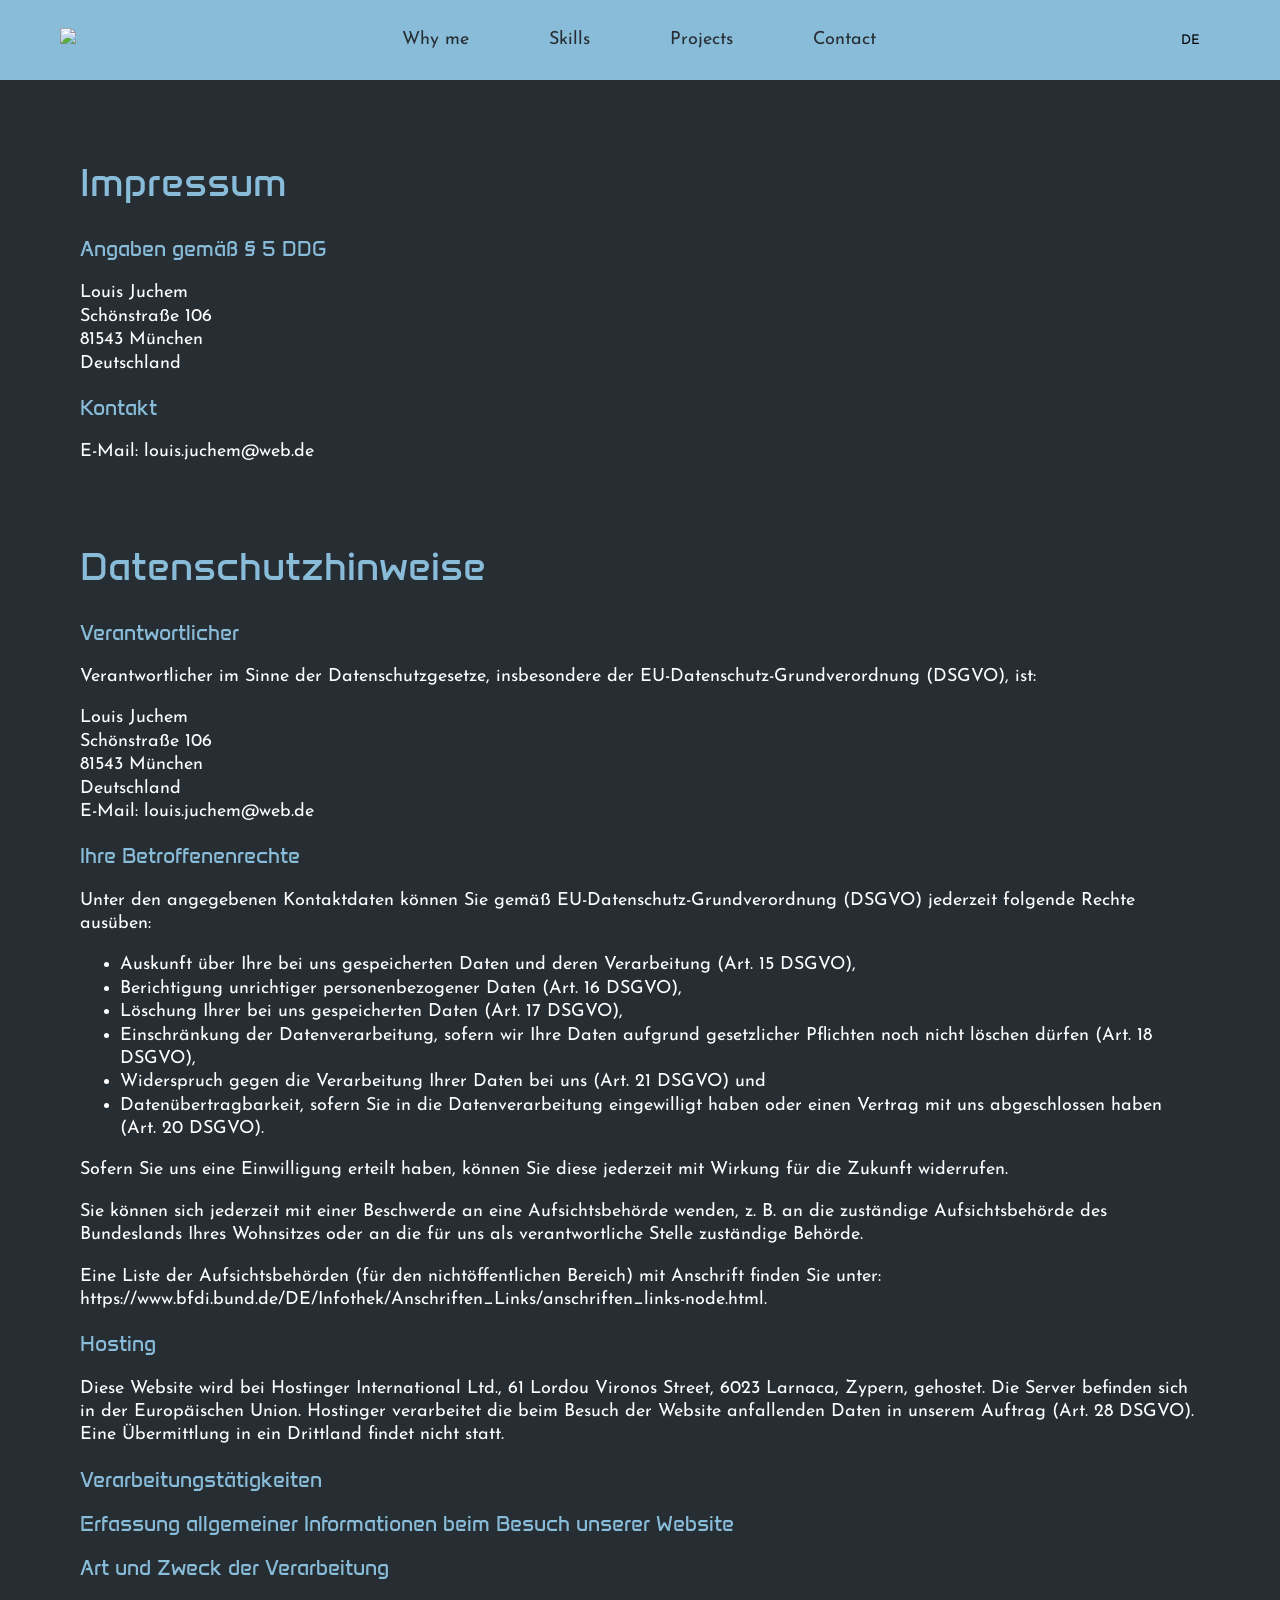
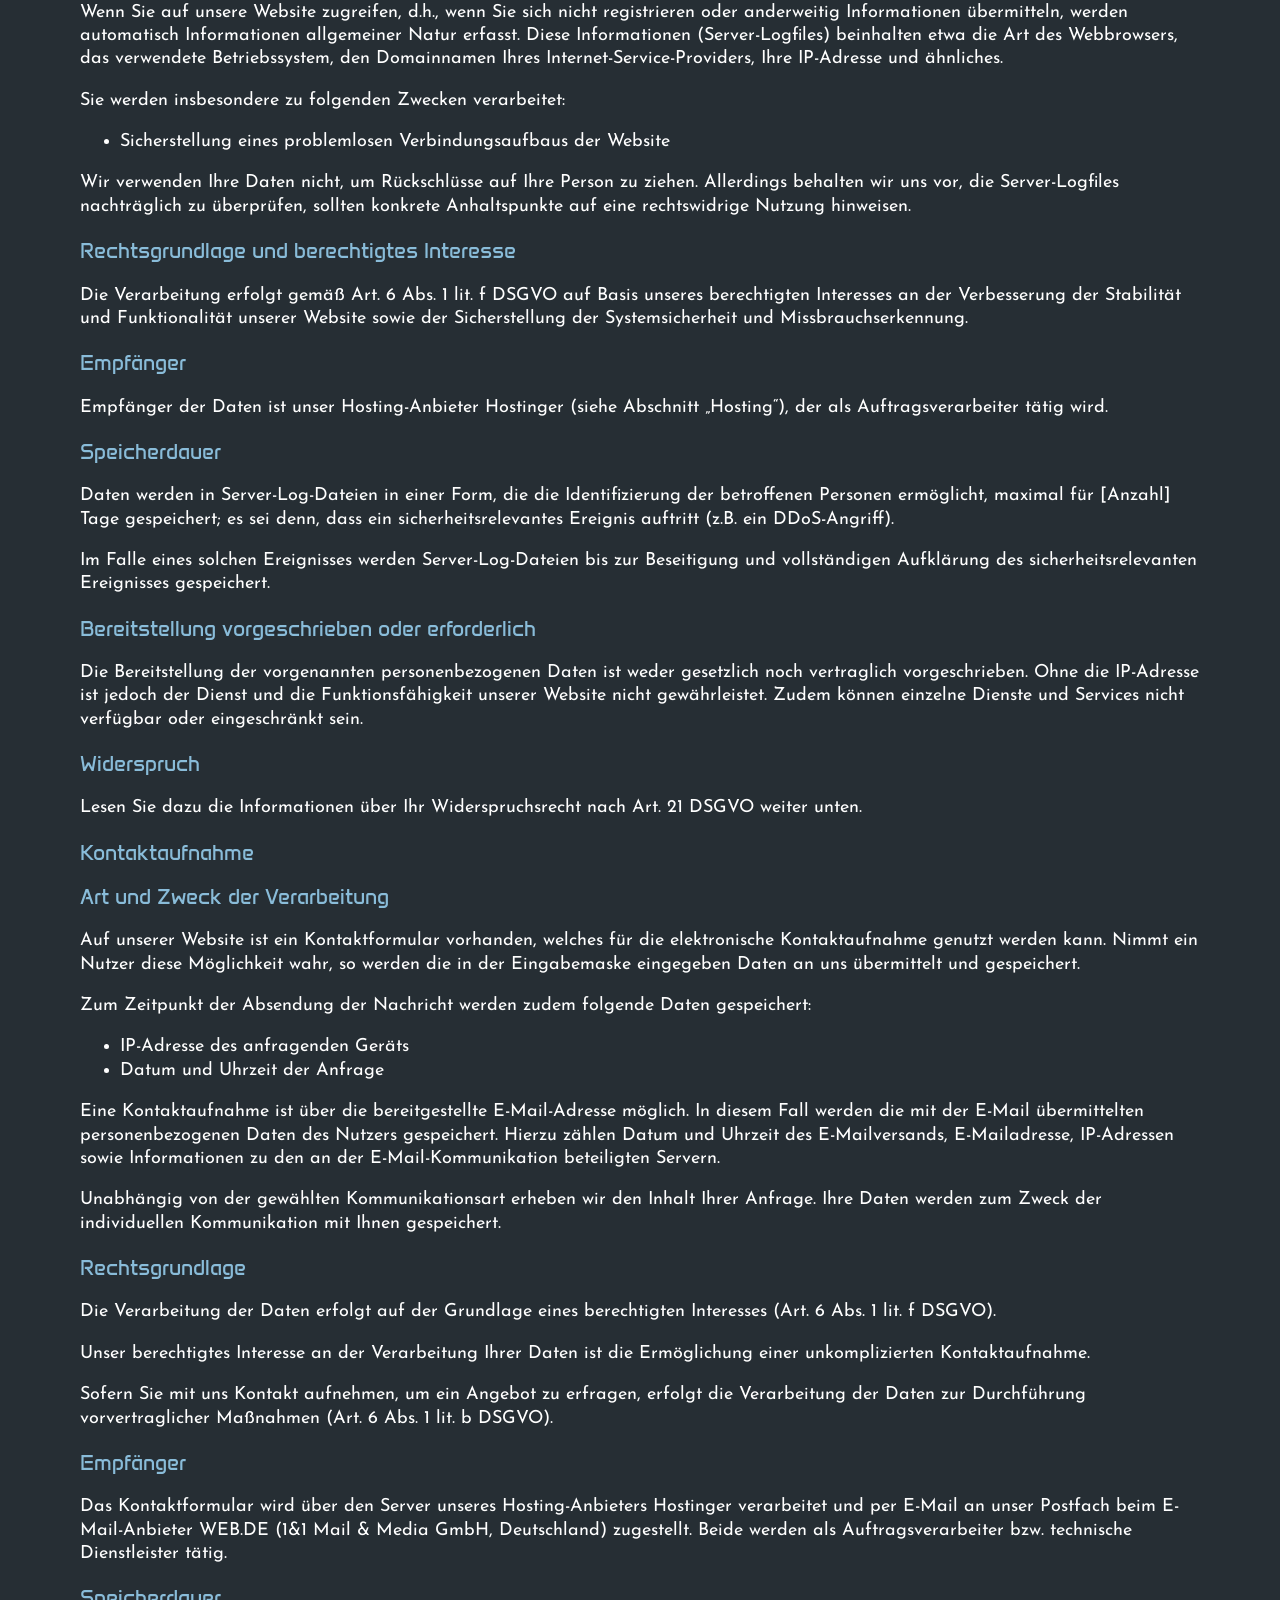
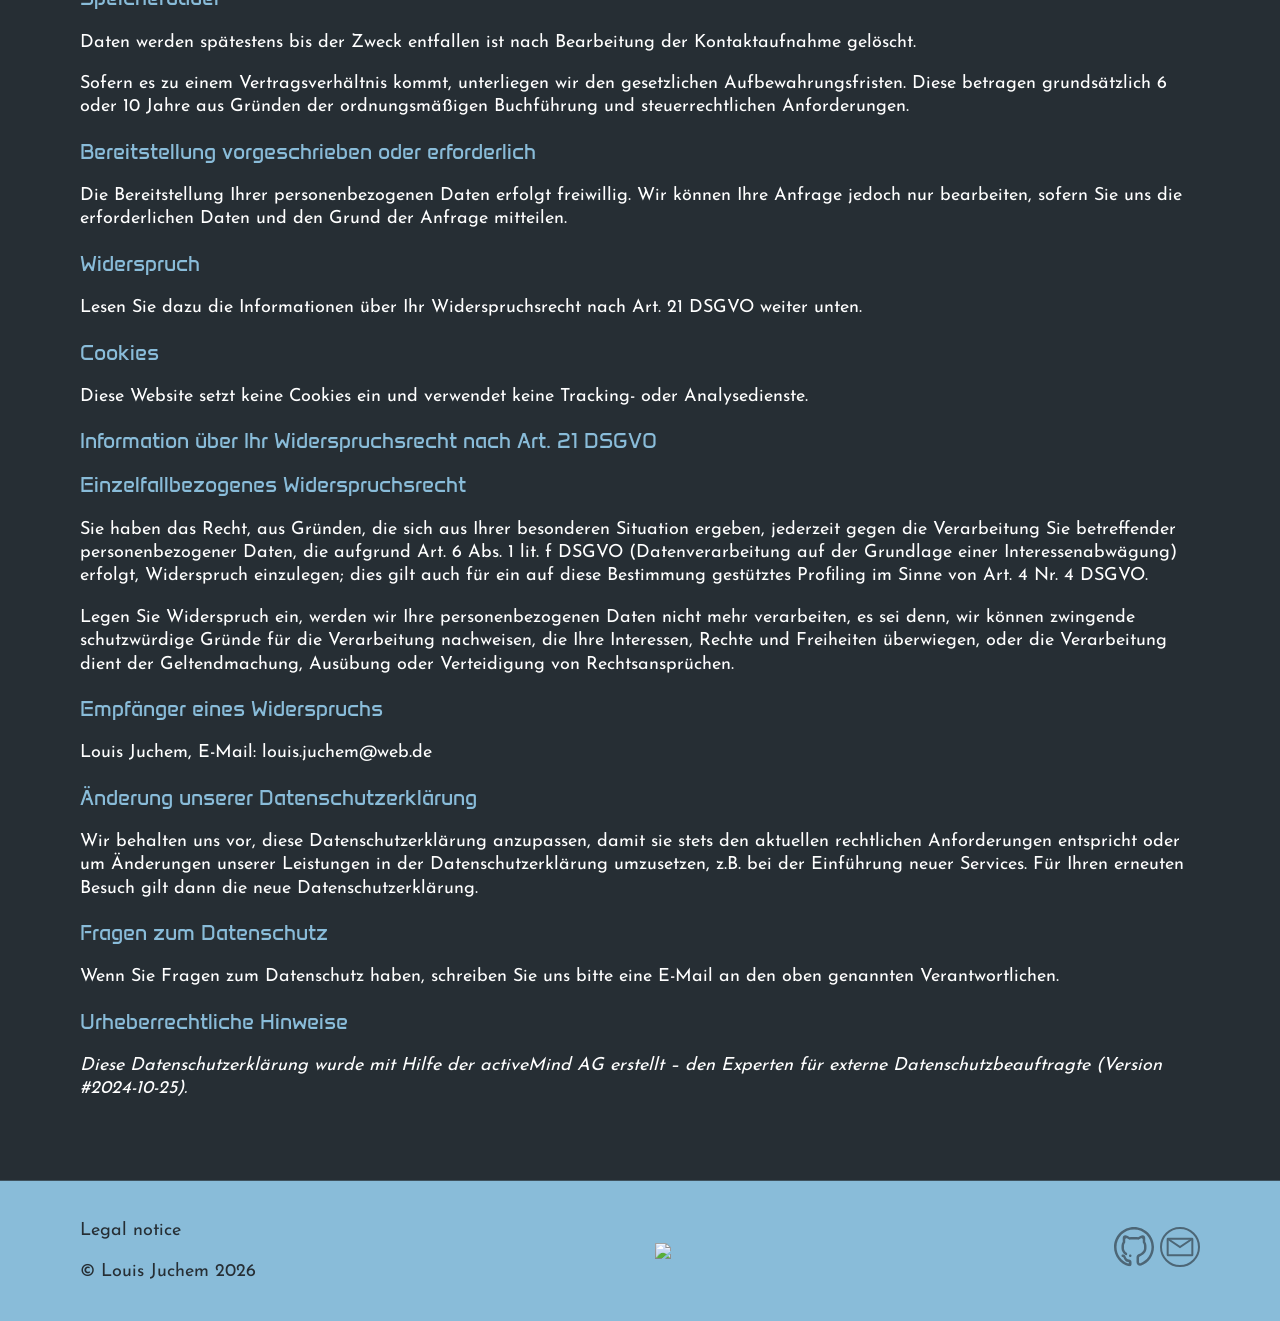
==== pages/legal.html @ 9b2b6cc9 "translations and animations added" ====
<!doctype html>
<html lang="de">
  <head>
    <meta charset="UTF-8" />
    <meta name="viewport" content="width=device-width, initial-scale=1.0" />
    <title>Impressum &amp; Datenschutz – Louis Juchem</title>
    <link rel="stylesheet" href="../css/variables.css" />
    <link rel="stylesheet" href="../css/layout.css" />
    <link rel="stylesheet" href="../css/components.css" />
    <script type="module" src="../js/main.js"></script>
  </head>
  <body>
    <main>
      <nav class="navigation">
        <div>
          <a href="../index.html">
            <img src="../assets/img/logo_dark.svg" class="logo"
          /></a>
        </div>
        <ul>
          <li><a href="../index.html#why">Why me</a></li>
          <li><a href="../index.html#skills"> Skills</a></li>
          <li><a href="../index.html#projects">Projects</a></li>
          <li><a href="../index.html#contact">Contact</a></li>
        </ul>
        <div>
          <button
            id="lang-toggle"
            aria-label="Sprache wechseln / Change language"
          >
            EN
          </button>
        </div>
      </nav>
      <div id="generator_results">
        <div id="generator_results_content">
          <!-- TODO: Platzhalter-Adresse durch echte ladungsfähige Anschrift ersetzen -->
          <section id="impressum">
            <h2 class="legal__title">Impressum</h2>
            <h3 class="legal__subtitle">Angaben gemäß § 5 DDG</h3>
            <p>
              Louis Juchem<br />
              Schönstraße 106<br />
              81543 München<br />
              Deutschland
            </p>
            <h3 class="legal__subtitle">Kontakt</h3>
            <p>
              E-Mail:
              <a href="mailto:louis.juchem@web.de">louis.juchem@web.de</a>
            </p>
          </section>

          <section id="datenschutz">
            <h2 class="legal__title">Datenschutzhinweise</h2>
            <h3 class="legal__subtitle">Verantwortlicher</h3>
            <p>
              Verantwortlicher im Sinne der Datenschutzgesetze, insbesondere der
              EU-Datenschutz-Grundverordnung (DSGVO), ist:
            </p>
            <p class="generator_user_input">
              Louis Juchem<br />
              Schönstraße 106<br />
              81543 München<br />
              Deutschland<br />
              E-Mail:
              <a href="mailto:louis.juchem@web.de">louis.juchem@web.de</a>
            </p>
            <h3 class="legal__subtitle">Ihre Betroffenenrechte</h3>
            <p>
              Unter den angegebenen Kontaktdaten können Sie gemäß
              EU-Datenschutz-Grundverordnung (DSGVO) jederzeit folgende Rechte
              ausüben:
            </p>
            <ul>
              <li>
                Auskunft über Ihre bei uns gespeicherten Daten und deren
                Verarbeitung (Art. 15 DSGVO),
              </li>
              <li>
                Berichtigung unrichtiger personenbezogener Daten (Art. 16
                DSGVO),
              </li>
              <li>
                Löschung Ihrer bei uns gespeicherten Daten (Art. 17 DSGVO),
              </li>
              <li>
                Einschränkung der Datenverarbeitung, sofern wir Ihre Daten
                aufgrund gesetzlicher Pflichten noch nicht löschen dürfen (Art.
                18 DSGVO),
              </li>
              <li>
                Widerspruch gegen die Verarbeitung Ihrer Daten bei uns (Art. 21
                DSGVO) und
              </li>
              <li>
                Datenübertragbarkeit, sofern Sie in die Datenverarbeitung
                eingewilligt haben oder einen Vertrag mit uns abgeschlossen
                haben (Art. 20 DSGVO).
              </li>
            </ul>
            <p>
              Sofern Sie uns eine Einwilligung erteilt haben, können Sie diese
              jederzeit mit Wirkung für die Zukunft widerrufen.
            </p>
            <p>
              Sie können sich jederzeit mit einer Beschwerde an eine
              Aufsichtsbehörde wenden, z. B. an die zuständige Aufsichtsbehörde
              des Bundeslands Ihres Wohnsitzes oder an die für uns als
              verantwortliche Stelle zuständige Behörde.
            </p>
            <p>
              Eine Liste der Aufsichtsbehörden (für den nichtöffentlichen
              Bereich) mit Anschrift finden Sie unter:
              <a
                href="https://www.bfdi.bund.de/DE/Infothek/Anschriften_Links/anschriften_links-node.html"
                >https://www.bfdi.bund.de/DE/Infothek/Anschriften_Links/anschriften_links-node.html</a
              >.
            </p>

            <h3 class="legal__subtitle">Hosting</h3>
            <!-- TODO: Name und Anschrift mit der Datenschutzerklärung von Hostinger abgleichen -->
            <p>
              Diese Website wird bei Hostinger International Ltd., 61 Lordou
              Vironos Street, 6023 Larnaca, Zypern, gehostet. Die Server
              befinden sich in der Europäischen Union. Hostinger verarbeitet die
              beim Besuch der Website anfallenden Daten in unserem Auftrag (Art.
              28 DSGVO). Eine Übermittlung in ein Drittland findet nicht statt.
            </p>

            <h3 class="legal__subtitle">Verarbeitungstätigkeiten</h3>
            <h3 class="legal__subtitle">
              Erfassung allgemeiner Informationen beim Besuch unserer Website
            </h3>
            <h3 class="legal__subtitle">Art und Zweck der Verarbeitung</h3>
            <p>
              Wenn Sie auf unsere Website zugreifen, d.h., wenn Sie sich nicht
              registrieren oder anderweitig Informationen übermitteln, werden
              automatisch Informationen allgemeiner Natur erfasst. Diese
              Informationen (Server-Logfiles) beinhalten etwa die Art des
              Webbrowsers, das verwendete Betriebssystem, den Domainnamen Ihres
              Internet-Service-Providers, Ihre IP-Adresse und ähnliches.
            </p>
            <p>Sie werden insbesondere zu folgenden Zwecken verarbeitet:</p>
            <ul>
              <li>
                Sicherstellung eines problemlosen Verbindungsaufbaus der Website
              </li>
            </ul>
            <p>
              Wir verwenden Ihre Daten nicht, um Rückschlüsse auf Ihre Person zu
              ziehen. Allerdings behalten wir uns vor, die Server-Logfiles
              nachträglich zu überprüfen, sollten konkrete Anhaltspunkte auf
              eine rechtswidrige Nutzung hinweisen.
            </p>
            <h3 class="legal__subtitle">
              Rechtsgrundlage und berechtigtes Interesse
            </h3>
            <p>
              Die Verarbeitung erfolgt gemäß Art. 6 Abs. 1 lit. f DSGVO auf
              Basis unseres berechtigten Interesses an der Verbesserung der
              Stabilität und Funktionalität unserer Website sowie der
              Sicherstellung der Systemsicherheit und Missbrauchserkennung.
            </p>
            <h3 class="legal__subtitle">Empfänger</h3>
            <p>
              Empfänger der Daten ist unser Hosting-Anbieter Hostinger (siehe
              Abschnitt „Hosting“), der als Auftragsverarbeiter tätig wird.
            </p>
            <h3 class="legal__subtitle">Speicherdauer</h3>
            <!-- TODO: Speicherdauer der Logs bei Hostinger nachsehen und eintragen -->
            <p>
              Daten werden in Server-Log-Dateien in einer Form, die die
              Identifizierung der betroffenen Personen ermöglicht, maximal für
              [Anzahl] Tage gespeichert; es sei denn, dass ein
              sicherheitsrelevantes Ereignis auftritt (z.B. ein DDoS-Angriff).
            </p>
            <p>
              Im Falle eines solchen Ereignisses werden Server-Log-Dateien bis
              zur Beseitigung und vollständigen Aufklärung des
              sicherheitsrelevanten Ereignisses gespeichert.
            </p>
            <h3 class="legal__subtitle">
              Bereitstellung vorgeschrieben oder erforderlich
            </h3>
            <p>
              Die Bereitstellung der vorgenannten personenbezogenen Daten ist
              weder gesetzlich noch vertraglich vorgeschrieben. Ohne die
              IP-Adresse ist jedoch der Dienst und die Funktionsfähigkeit
              unserer Website nicht gewährleistet. Zudem können einzelne Dienste
              und Services nicht verfügbar oder eingeschränkt sein.
            </p>
            <h3 class="legal__subtitle">Widerspruch</h3>
            <p>
              Lesen Sie dazu die Informationen über Ihr Widerspruchsrecht nach
              Art. 21 DSGVO weiter unten.
            </p>

            <h3 class="legal__subtitle">Kontaktaufnahme</h3>
            <h3 class="legal__subtitle">Art und Zweck der Verarbeitung</h3>
            <p>
              Auf unserer Website ist ein Kontaktformular vorhanden, welches für
              die elektronische Kontaktaufnahme genutzt werden kann. Nimmt ein
              Nutzer diese Möglichkeit wahr, so werden die in der Eingabemaske
              eingegeben Daten an uns übermittelt und gespeichert.
            </p>
            <p>
              Zum Zeitpunkt der Absendung der Nachricht werden zudem folgende
              Daten gespeichert:
            </p>
            <ul>
              <li>IP-Adresse des anfragenden Geräts</li>
              <li>Datum und Uhrzeit der Anfrage</li>
            </ul>
            <p>
              Eine Kontaktaufnahme ist über die bereitgestellte E-Mail-Adresse
              möglich. In diesem Fall werden die mit der E-Mail übermittelten
              personenbezogenen Daten des Nutzers gespeichert. Hierzu zählen
              Datum und Uhrzeit des E-Mailversands, E-Mailadresse, IP-Adressen
              sowie Informationen zu den an der E-Mail-Kommunikation beteiligten
              Servern.
            </p>
            <p>
              Unabhängig von der gewählten Kommunikationsart erheben wir den
              Inhalt Ihrer Anfrage. Ihre Daten werden zum Zweck der
              individuellen Kommunikation mit Ihnen gespeichert.
            </p>
            <h3 class="legal__subtitle">Rechtsgrundlage</h3>
            <p>
              Die Verarbeitung der Daten erfolgt auf der Grundlage eines
              berechtigten Interesses (Art. 6 Abs. 1 lit. f DSGVO).
            </p>
            <p>
              Unser berechtigtes Interesse an der Verarbeitung Ihrer Daten ist
              die Ermöglichung einer unkomplizierten Kontaktaufnahme.
            </p>
            <p>
              Sofern Sie mit uns Kontakt aufnehmen, um ein Angebot zu erfragen,
              erfolgt die Verarbeitung der Daten zur Durchführung
              vorvertraglicher Maßnahmen (Art. 6 Abs. 1 lit. b DSGVO).
            </p>
            <h3 class="legal__subtitle">Empfänger</h3>
            <p>
              Das Kontaktformular wird über den Server unseres Hosting-Anbieters
              Hostinger verarbeitet und per E-Mail an unser Postfach beim
              E-Mail-Anbieter WEB.DE (1&amp;1 Mail &amp; Media GmbH,
              Deutschland) zugestellt. Beide werden als Auftragsverarbeiter bzw.
              technische Dienstleister tätig.
            </p>
            <h3 class="legal__subtitle">Speicherdauer</h3>
            <p>
              Daten werden spätestens bis der Zweck entfallen ist nach
              Bearbeitung der Kontaktaufnahme gelöscht.
            </p>
            <p>
              Sofern es zu einem Vertragsverhältnis kommt, unterliegen wir den
              gesetzlichen Aufbewahrungsfristen. Diese betragen grundsätzlich 6
              oder 10 Jahre aus Gründen der ordnungsmäßigen Buchführung und
              steuerrechtlichen Anforderungen.
            </p>
            <h3 class="legal__subtitle">
              Bereitstellung vorgeschrieben oder erforderlich
            </h3>
            <p>
              Die Bereitstellung Ihrer personenbezogenen Daten erfolgt
              freiwillig. Wir können Ihre Anfrage jedoch nur bearbeiten, sofern
              Sie uns die erforderlichen Daten und den Grund der Anfrage
              mitteilen.
            </p>
            <h3 class="legal__subtitle">Widerspruch</h3>
            <p>
              Lesen Sie dazu die Informationen über Ihr Widerspruchsrecht nach
              Art. 21 DSGVO weiter unten.
            </p>

            <h3 class="legal__subtitle">Cookies</h3>
            <p>
              Diese Website setzt keine Cookies ein und verwendet keine
              Tracking- oder Analysedienste.
            </p>
            <!--
              Einfügen, sobald der Sprachumschalter die Auswahl speichert
              (und den Absatz "Diese Website setzt keine Cookies ein" anpassen):

            <h3 class="legal__subtitle">Speicherung der Spracheinstellung</h3>
            <p>
              Wenn Sie die Sprache der Website wechseln, wird Ihre Auswahl im
              lokalen Speicher Ihres Browsers (localStorage) abgelegt, damit sie
              beim nächsten Besuch erhalten bleibt. Es werden dabei keine
              personenbezogenen Daten an uns übermittelt. Die Speicherung ist
              für die von Ihnen gewünschte Funktion erforderlich (§ 25 Abs. 2
              Nr. 2 TDDDG). Sie können den Eintrag jederzeit über die
              Einstellungen Ihres Browsers löschen.
            </p>
            -->

            <h3 class="legal__subtitle">
              Information über Ihr Widerspruchsrecht nach Art. 21 DSGVO
            </h3>
            <h3 class="legal__subtitle">
              Einzelfallbezogenes Widerspruchsrecht
            </h3>
            <p>
              Sie haben das Recht, aus Gründen, die sich aus Ihrer besonderen
              Situation ergeben, jederzeit gegen die Verarbeitung Sie
              betreffender personenbezogener Daten, die aufgrund Art. 6 Abs. 1
              lit. f DSGVO (Datenverarbeitung auf der Grundlage einer
              Interessenabwägung) erfolgt, Widerspruch einzulegen; dies gilt
              auch für ein auf diese Bestimmung gestütztes Profiling im Sinne
              von Art. 4 Nr. 4 DSGVO.
            </p>
            <p>
              Legen Sie Widerspruch ein, werden wir Ihre personenbezogenen Daten
              nicht mehr verarbeiten, es sei denn, wir können zwingende
              schutzwürdige Gründe für die Verarbeitung nachweisen, die Ihre
              Interessen, Rechte und Freiheiten überwiegen, oder die
              Verarbeitung dient der Geltendmachung, Ausübung oder Verteidigung
              von Rechtsansprüchen.
            </p>
            <h3 class="legal__subtitle">Empfänger eines Widerspruchs</h3>
            <p class="generator_user_input">
              Louis Juchem, E-Mail:
              <a href="mailto:louis.juchem@web.de">louis.juchem@web.de</a>
            </p>
            <h3 class="legal__subtitle">
              Änderung unserer Datenschutzerklärung
            </h3>
            <p>
              Wir behalten uns vor, diese Datenschutzerklärung anzupassen, damit
              sie stets den aktuellen rechtlichen Anforderungen entspricht oder
              um Änderungen unserer Leistungen in der Datenschutzerklärung
              umzusetzen, z.B. bei der Einführung neuer Services. Für Ihren
              erneuten Besuch gilt dann die neue Datenschutzerklärung.
            </p>
            <h3 class="legal__subtitle">Fragen zum Datenschutz</h3>
            <p>
              Wenn Sie Fragen zum Datenschutz haben, schreiben Sie uns bitte
              eine E-Mail an den oben genannten Verantwortlichen.
            </p>
            <h3 class="legal__subtitle">Urheberrechtliche Hinweise</h3>
            <p>
              <em
                >Diese Datenschutzerklärung wurde mit Hilfe der activeMind AG
                erstellt – den Experten für
                <a
                  href="https://www.activemind.de/datenschutz/datenschutzbeauftragter/"
                  target="_blank"
                  rel="noopener dofollow"
                  >externe Datenschutzbeauftragte</a
                >
                (Version #2024-10-25).</em
              >
            </p>
          </section>
        </div>
      </div>
    </main>
    <footer>
      <div>
        <a href="legal.html"> <p>Legal notice</p></a>
        <p>© Louis Juchem 2026</p>
      </div>
      <img src="../assets/img/logo_dark.svg" class="logo" />
      <div>
        <a href="https://github.com/Louisjuc" target="_blank">
          <img src="../assets/img/github_footer.svg" class="icon"
        /></a>
        <a href="mailto:louis.juchem@web.de" target="_blank">
          <img src="../assets/img/email_footer.svg" class="icon"
        /></a>
      </div>
    </footer>
  </body>
</html>
---- css/variables.css ----
:root {
  --primary-color: #262e34;
  --secondary-color: #89bcd9;
  --light-color: #89bcd912;
  --error-color: #ff6b6b;
  --nav-height: 80px;
  --content-width: 1440px;
}

@font-face {
  font-family: "Anta";
  src: url("../assets/fonts/Anta/Anta-Regular.ttf") format("truetype");
  font-weight: 400;
  font-style: normal;
  font-display: swap;
}

@font-face {
  font-family: "Josefin Sans";
  src: url("../assets/fonts/Josefin_Sans/JosefinSans-VariableFont_wght.ttf")
    format("truetype");
  font-weight: 100 700;
  font-style: normal;
  font-display: swap;
}

/* font-family: "Josefin Sans", sans-serif;
font-family: "Anta", sans-serif;
 */
---- css/layout.css ----
:root {
  interpolate-size: allow-keywords;
}

html {
  scroll-behavior: smooth;
  scroll-padding-top: 40px;
}

.m-0 {
  margin: 0;
}

body {
  margin: 0;
  background-color: var(--primary-color);
  color: #fff;
  font-family: "Josefin Sans", sans-serif;
  line-height: 1.3em;
  font-size: 18px;
}

button {
  width: fit-content;
}

h1,
h2,
h3 {
  font-family: "Anta", sans-serif;
  line-height: 1.1em;
}

.m-0 {
  margin: 0;
}

.burger-menu {
  display: none;
}

button,
input,
textarea,
select {
  font-family: inherit;
}

.screenshot {
  margin: 20px 0;
}

a {
  text-decoration: none;
  color: #fff;
}

a:hover {
  cursor: pointer;
  color: var(--secondary-color);
}

main,
footer {
  max-width: var(--content-width);
  margin-inline: auto;
}

/* Hintergrund läuft über die Contentbegrenzung hinaus bis zum Viewport-Rand */
.navigation,
.tabcontent,
footer {
  box-shadow: 0 0 0 100vmax var(--bleed-color);
  clip-path: inset(0 -100vmax);
}

.navigation,
footer {
  --bleed-color: var(--secondary-color);
}

.tabcontent {
  --bleed-color: var(--light-color);
}

.flex {
  display: flex;
  flex-direction: column;
  justify-content: center;
  align-items: center;
}

.flex-row {
  display: flex;
  flex-direction: row;
  justify-content: center;
  align-items: center;
  gap: 20px;
}

.hero {
  display: flex;
  align-items: flex-end;
  justify-content: center;
  text-align: center;
  height: calc(100svh - var(--nav-height));
  margin: 0;
  overflow: hidden;
}

.hero-image {
  max-width: 500px;
  padding: 0 40px;
  background-image: url("../assets/img/shape.svg");
  background-position: top center;
  background-repeat: no-repeat;
  background-size: 500px;
  transition: background-image 0.4s ease-in-out;
}

.hero-image:hover {
  background-image: url("../assets/img/shape_hover.svg");
}

.hero-image_mobile {
  display: none;
}

.hero_text {
  align-self: center;
  display: flex;
  flex-direction: column;
  justify-content: center;
  align-items: center;
  gap: 20px;
}

.logo {
  width: 60px;
}

section {
  margin: 80px;
  scroll-margin-top: var(--nav-height);
}

h1 {
  font-size: 88px;
  margin: 0px;
}

h2 {
  color: var(--secondary-color);
  text-align: center;
  font-weight: 400;
  font-size: 40px;
}

.subtitle {
  font-size: 24px;
  text-transform: uppercase;
}

.navigation {
  background-color: var(--secondary-color);
  width: 100%;
  color: var(--primary-color);
  display: flex;
  align-items: center;
  position: sticky;
  top: 0;
  z-index: 10;
  box-sizing: border-box;
  height: var(--nav-height);
  padding: 0px 60px;
  justify-content: space-between;
}

.navigation ul {
  list-style: none;
  display: flex;

  gap: 80px;
}

.navigation ul li a {
  color: var(--primary-color);
  text-decoration: none;
}

.navigation ul li a:hover {
  color: #fff;
  text-decoration: none;
}

.section-wrapper {
  display: flex;
  justify-content: center;
  align-items: center;
  gap: 40px;
  padding: 40px;
}

.why-text {
  width: 60%;
}

.info-slider {
  display: grid;
  overflow: hidden;
  --slot: 8s;
  width: var(--slider-w, 350px);
  max-width: 100%;
}

.info {
  max-width: 100%;
  grid-area: 1 / 1;
  position: relative;
  overflow: hidden;
  box-sizing: border-box;
  border-right: 1.5px solid var(--secondary-color);
  white-space: nowrap;
  margin: 0 auto;
  --spacing: 0.15em;
  letter-spacing: var(--spacing);
  animation:
    info-cycle calc(var(--slot) * 2) infinite backwards,
    blink-caret 0.75s step-end infinite;
  animation-delay: calc(var(--i) * var(--slot)), 0s;
}
/* --w minus letter-spacing hinter dem letzten Zeichen: Cursor sitzt direkt am Satzende */
@keyframes info-cycle {
  0% {
    width: 0;
    transform: translateY(100%);
    animation-timing-function: ease-out;
  }
  3% {
    width: 0;
    transform: translateY(0);
    animation-timing-function: steps(40, end);
  }
  25% {
    width: calc(var(--w) - var(--spacing));
    transform: translateY(0);
  }
  44% {
    width: calc(var(--w) - var(--spacing));
    transform: translateY(0);
    animation-timing-function: ease-in;
  }
  48% {
    width: calc(var(--w) - var(--spacing));
    transform: translateY(-100%);
  }
  48.1%,
  100% {
    width: calc(var(--w) - var(--spacing));
    transform: translateY(100%);
  }
}

/* The typewriter cursor effect */
@keyframes blink-caret {
  from,
  to {
    border-color: transparent;
  }
  50% {
    border-color: var(--secondary-color);
  }
}

.info-color {
  color: var(--secondary-color);
}

.policy {
  display: flex;
  align-items: center;
  gap: 10px;
}

.learning {
  background-image: url("../assets/img/learning.svg");
  text-align: center;
  background-repeat: no-repeat;
  background-position: top center;
  width: fit-content;
  height: 500px;
  padding: 80px 200px;
  background-size: 500px;
}

.contact-flex {
  display: flex;
  gap: 32px;
}

.contact-flex > * {
  flex: 1;
  min-width: 0;
}

.text-icon-flex {
  display: flex;
  align-items: center;
  gap: 15px;
}

#skills .section-wrapper {
  align-items: flex-start;
}

footer {
  background-color: var(--secondary-color);
  padding: 20px 80px;
  display: flex;
  justify-content: space-between;
  align-items: center;
  color: var(--primary-color);
}

footer a {
  color: var(--primary-color);
}
footer a:hover {
  color: #fff;
}

@media (max-width: 1200px) {
}

@media (max-width: 900px) {
  section {
    margin: 60px 40px;
  }
}

@media (max-width: 500px) {
  /* Navigation steht im HTML nach dem Hero – auf Mobile per order nach oben holen */
  main {
    display: flex;
    flex-direction: column;
    gap: 40px;
    padding-bottom: 40px;
  }

  .navigation {
    order: -1;
  }

  /* Im Flex-Container kollabieren Margins nicht, Abstand kommt über gap */
  section {
    margin: 0 16px;
  }

  .section-wrapper {
    flex-direction: column-reverse;
    padding: 0;
  }

  .why-text {
    width: inherit;
  }

  .hero {
    display: flex;
    align-items: center;
    justify-content: center;
    text-align: center;
    height: inherit;
    margin: 0;
    overflow: hidden;
    flex-direction: column;
    gap: 40px;
  }

  .learning {
    background-image: none;
    text-align: center;
    background-repeat: no-repeat;
    background-position: top center;
    width: inherit;
    height: auto;
    padding: 0px;
    background-size: 500px;
  }

  #skills .section-wrapper {
    flex-direction: column;
    padding: 0;
    align-items: center;
  }

  .tabcontent.active {
    gap: 40px;
    flex-direction: column;
  }

  .flex-row,
  .policy,
  .contact-flex,
  .text-icon-flex {
    flex-direction: column;
    display: inherit;
  }

  /* Verhindert seitliches Scrollen durch das ausgeblendete Menü (clip statt hidden, damit die sticky Nav weiter funktioniert) */
  body {
    overflow-x: clip;
  }

  /* Bleed-Trick nur auf breiten Screens nötig – clip-path würde sonst das aufklappende Menü abschneiden */
  .navigation {
    box-shadow: none;
    clip-path: none;
  }

  .navigation {
    flex-direction: row;
    background: var(--primary-color);
    height: auto;
    padding: 16px 20px;
    gap: 16px;
  }

  .navigation ul {
    flex-direction: column;
    align-items: center;
    gap: 12px;
    padding: 0;
  }

  footer {
    flex-direction: column;
    gap: 16px;
    padding: 20px;
    text-align: center;
  }

  .hero-image {
    display: none;
  }
  .hero-image_mobile {
    display: block;
    width: 350px;
  }

  .burger-menu {
    display: flex;
    flex-direction: column;
    gap: 6px;
    cursor: pointer;
  }

  .burger-menu span {
    width: 30px;
    height: 3px;
    display: block;
    background-color: #fff;
    border-radius: 2px;
  }
}
---- css/components.css ----
.btn-down {
  background: none;
  border: 2px solid var(--secondary-color);
  padding: 20px 10px;
  border-radius: 40px;
}

.btn-down:hover,
.btn-classic:hover {
  background-color: rgba(248, 245, 236, 0.12);
  cursor: pointer;
}

#lang-toggle {
  background: none;
  padding: 20px;
  background-position: center;
  border: none;
}

#lang-toggle:hover {
  color: #fff;
  background-image: url("../assets/img/lang_hover.svg");
  background-repeat: no-repeat;
}

.icon {
  width: 40px;
}
.info .icon {
  vertical-align: middle;
  margin-right: 0.4rem;
}

.btn-classic {
  background: none;
  border: 2px solid var(--secondary-color);
  padding: 10px 20px;
  border-radius: 40px;
  color: var(--secondary-color);
}

.btn-classic:disabled,
.btn-classic:disabled:hover {
  opacity: 0.4;
  background: none;
  cursor: not-allowed;
}

.btn-live {
  background-color: var(--secondary-color);
  border: 2px solid var(--secondary-color);
  padding: 10px 20px;
  border-radius: 40px;
  color: var(--primary-color);
  margin-right: 20px;
}

.btn-live:hover {
  background-color: var(--primary-color);
  color: var(--secondary-color);
}

.icon-grid {
  display: grid;
  grid-template-columns: repeat(4, 1fr);
  gap: 40px;
}

.icon-item {
  display: flex;
  flex-direction: column;
  align-items: center;
  gap: 12px;
  text-align: center;
  color: var(--secondary-color);
  transition: transform 0.4s ease-in-out;
}
/* Desktop: Wrapper ignorieren, ul und Sprachwahl sind direkte Flex-Kinder der Navigation */
.mobile-nav {
  display: contents;
}

.icon-item:hover {
  transform: scale(1.2);
  cursor: pointer;
}

.icon-item img {
  height: 60px;
}

.icon-item p {
  margin: 0;
}

/* Style the buttons that are used to open the tab content */
.tab button {
  border: none;
  background: none;
  outline: none;
  cursor: pointer;
  padding: 20px;
  margin-right: 20px;
  transition: 0.3s;
  color: var(--secondary-color);
  border-radius: 20px 20px 0px 0px;
  font-size: 24px;
}

/* Change background color of buttons on hover */
.tab button:hover {
  background-color: var(--light-color);
}

/* Create an active/current tablink class */
.tab button.active {
  color: #fff;
  background-color: var(--light-color);
}

/* Style the tab content */
.tabcontent {
  background-color: var(--light-color);
  padding: 20px 0;
  display: none;
}

/* Only the active tab content is shown */
.tabcontent.active {
  display: flex;
  gap: 80px;
}

.tabcontent ul li {
  list-style-image: none;
  list-style-type: none;
  font-weight: 300;
}

.tabcontent ul .li-description {
  list-style: none;
  position: relative;
  font-size: 24px;
  margin-bottom: 20px;
  font-weight: 400;
}

.tabcontent ul .li-description::before {
  content: "";
  position: absolute;
  top: -3px;
  left: -38px;
  width: 23px; /* Bildgröße */
  height: 23px;
  background: url("../assets/img/bullet.svg") no-repeat center / contain;
}

.screenshot {
  width: 300px;
  border-radius: 20px;
}

.techstack {
  text-align: center;
}

.techstack img {
  width: 30px;
  margin: 0 5px;
}

.review-bubble {
  background-image: url("../assets/icons/review.svg");
  background-repeat: no-repeat;
  height: 200px;
  padding: 80px;
  width: fit-content;
  background-position: center;
  background-size: 300px;
  text-align: center;
}

.review-bubble:hover {
  background-image: url("../assets/icons/review_hover.svg");
}

.review-bubble span {
  color: var(--secondary-color);
}

input,
textarea {
  background-color: var(--primary-color);
  border: 1px solid var(--secondary-color);
  border-radius: 40px;
  padding: 20px 40px;
}

textarea {
  height: 150px;
}

.form__mail {
  display: grid;
  grid-template-columns: repeat(2, 1fr);
  gap: 20px;
  margin: 40px 0px;
  color: var(--secondary-color);
}

.form__mail h2,
.form__mail .form__message,
.form__mail .policy {
  grid-column: 1 / -1;
}

.form__mail .policy label {
  display: block;
}

.form__mail label {
  display: flex;
  flex-direction: column;
  gap: 8px;
}

.form__mail input,
.form__mail textarea {
  width: 100%;
  box-sizing: border-box;
  resize: none;
  color: #fff;
}

.form__mail .btn-accept {
  appearance: none;
  -webkit-appearance: none;
  width: 24px;
  height: 24px;
  padding: 0;
  border: none;
  border-radius: 0;
  /* Hover image is preloaded as a zero-sized layer so the first hover doesn't flicker */
  background:
    url("../assets/img/accept.svg") center / 22px 20px no-repeat,
    url("../assets/img/checkbox_hover.svg") center / 0 0 no-repeat;
  cursor: pointer;
}

.form__mail .btn-accept:checked {
  background: url("../assets/img/Check%20box.svg") center / 24px 24px no-repeat;
}

.form__mail .is-invalid {
  border: 2px solid var(--error-color);
}

/* Checkbox is a background image, so swap it for the red variant instead of a border */
.form__mail .btn-accept.is-invalid {
  border: none;
  background: url("../assets/img/false.svg") center / 22px 20px no-repeat;
}
.form__mail .btn-accept:not(:checked):hover {
  background: url("../assets/img/checkbox_hover.svg") center / 22px 20px
    no-repeat;
}

.form__mail .policy {
  flex-wrap: wrap;
}

.form__error {
  flex-basis: 100%;
  color: var(--error-color);
  font-size: 14px;
}

.legal__title {
  text-align: left;
}

.legal__subtitle {
  color: var(--secondary-color);
  font-weight: 400;
}

@media (max-width: 1200px) {
}

@media (max-width: 900px) {
  .icon-grid {
    grid-template-columns: repeat(3, 1fr);
  }
}

@media (max-width: 500px) {
  .icon-grid {
    grid-template-columns: repeat(2, 1fr);
  }

  .form__mail {
    grid-template-columns: 1fr;
  }

  .tab button {
    padding: 10px;

    font-size: 18px;
  }

  .mobile-nav {
    display: none;
    position: absolute;
    top: 100%;
    right: 0;
    transform: translateX(100%);
    transition: transform 0.3s ease;
    background-image: url("../assets/img/shape.svg");
    background-size: 210px;
    background-repeat: no-repeat;
    z-index: 0;
    padding: 20px;
    background-position: top center;
    width: 300px;
    height: 300px;
    transition:
      opacity 0.3s,
      display 0.3s allow-discrete; /* NEU: display wird mit animiert */
  }

  .mobile-nav_toggle {
    display: block;
    transform: translateX(0);
    opacity: 1;
  }

  @starting-style {
    .mobile-nav_toggle {
      opacity: 0;
    }
  }

  .tabcontent.active {
    display: flex;
    gap: 20px;
    padding: 40px 0;
  }
}
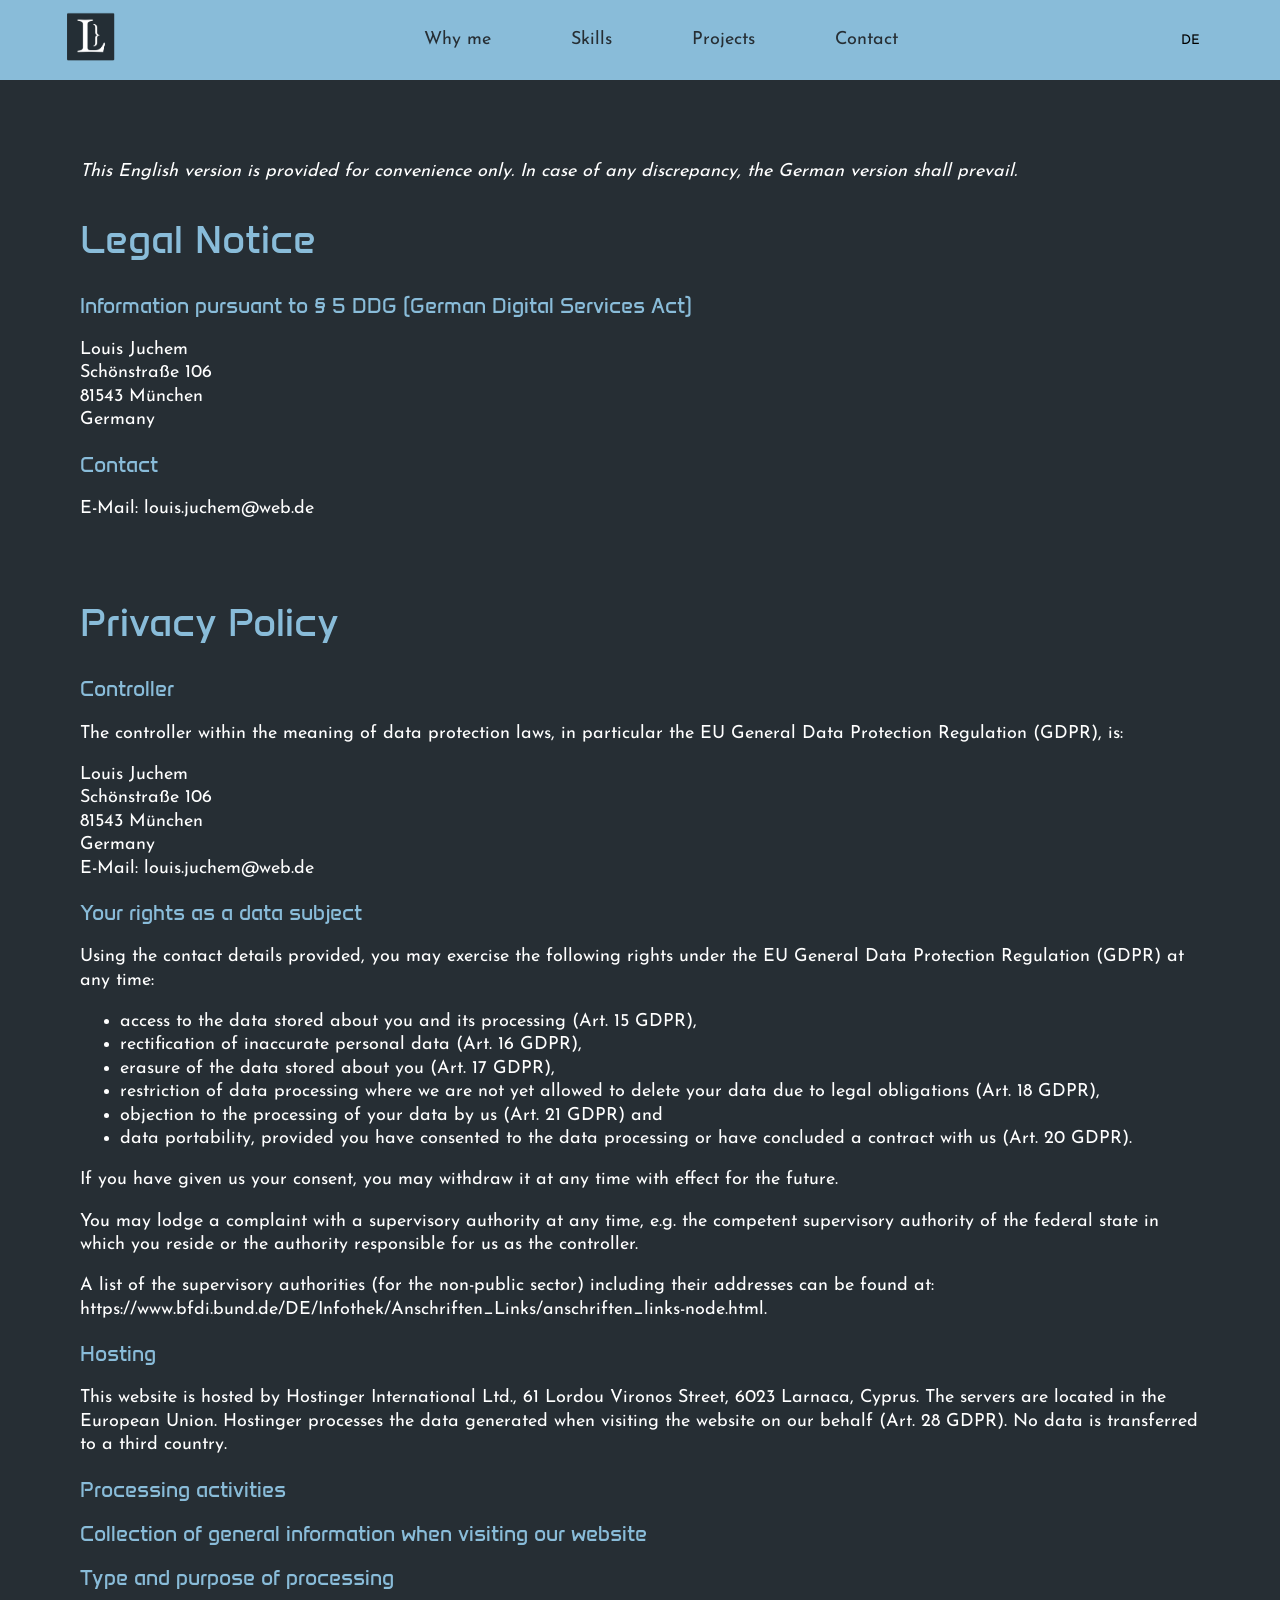
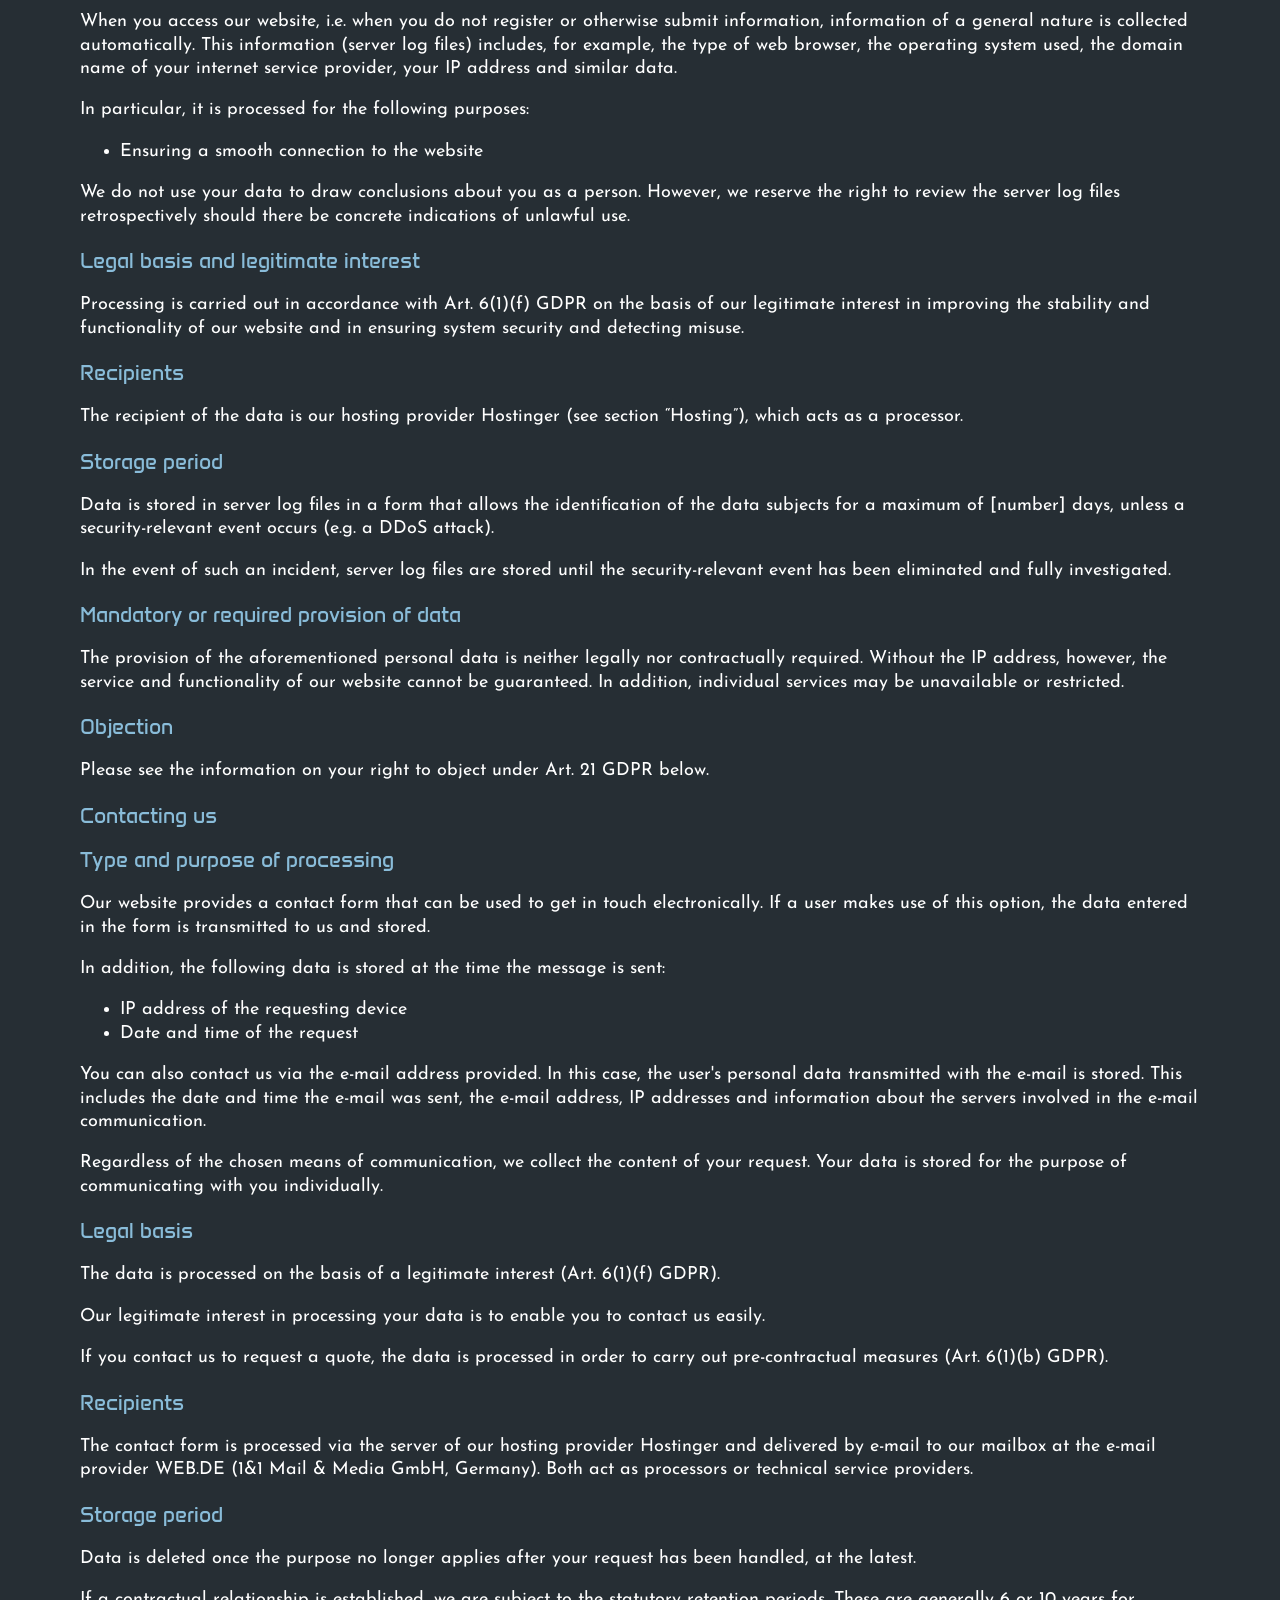
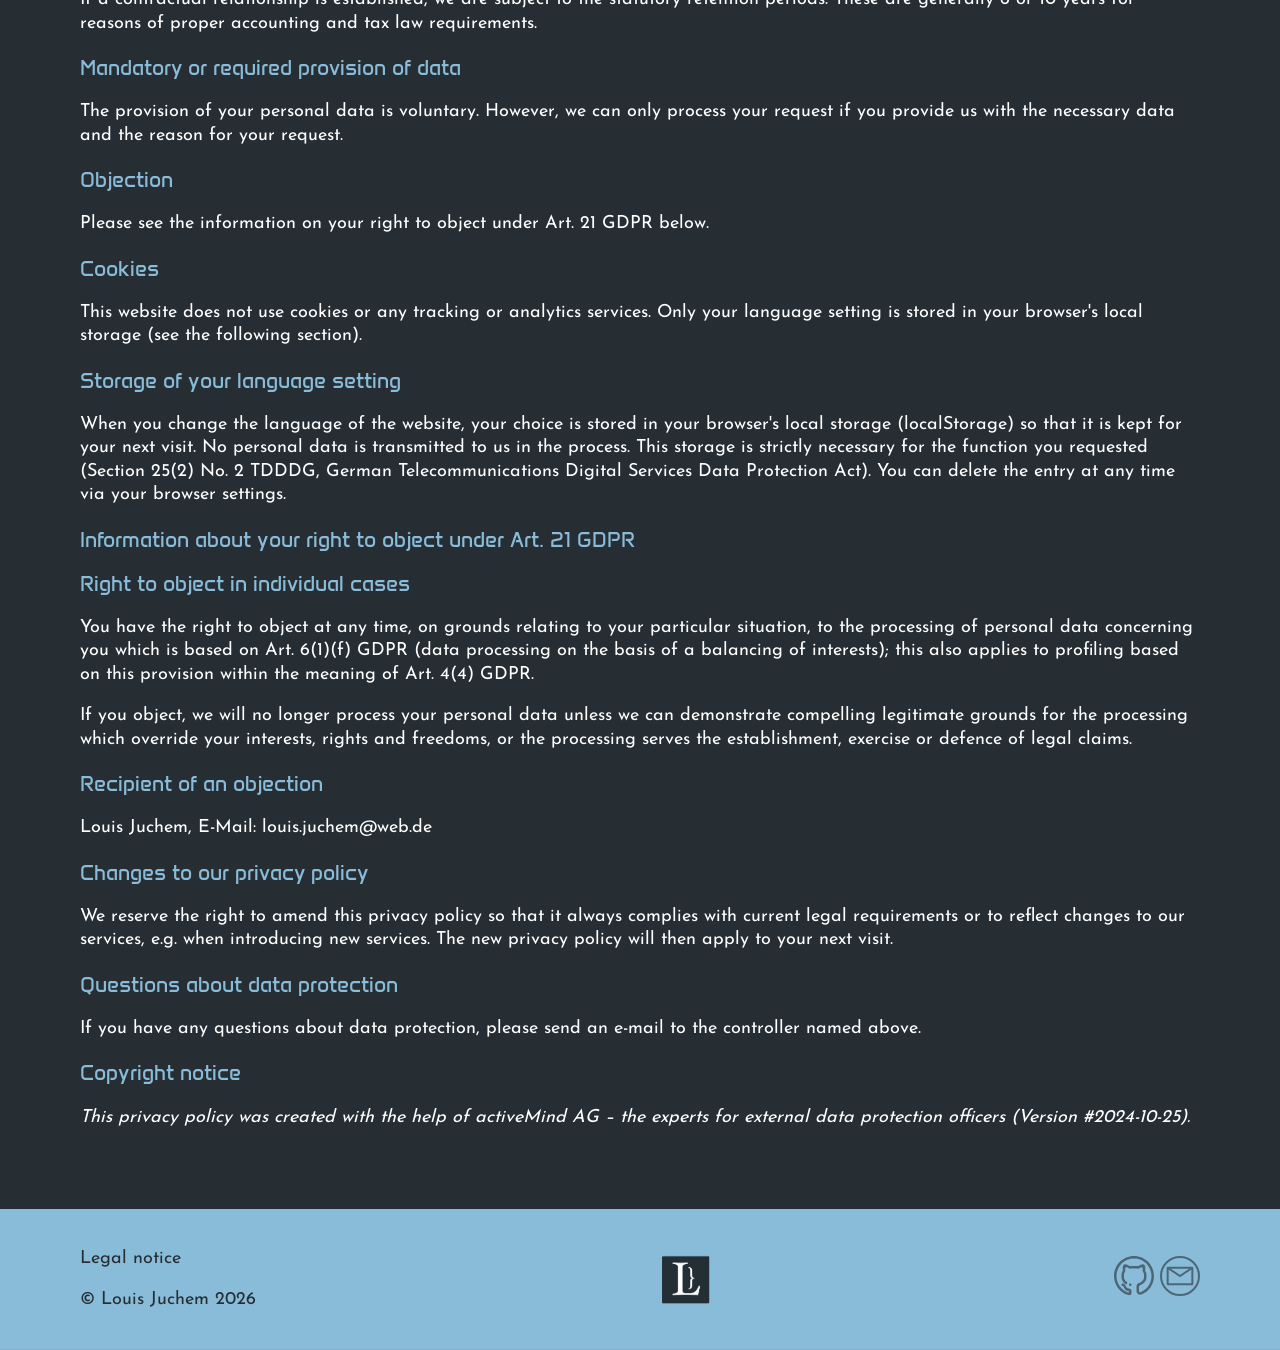
==== commit 98109d14: "own Logo add animations added" ====
--- a/pages/legal.html
+++ b/pages/legal.html
@@ -4,6 +4,7 @@
     <meta charset="UTF-8" />
     <meta name="viewport" content="width=device-width, initial-scale=1.0" />
     <title>Impressum &amp; Datenschutz – Louis Juchem</title>
+    <link rel="icon" type="image/x-icon" href="../assets/img/lj_light.PNG" />
     <link rel="stylesheet" href="../css/variables.css" />
     <link rel="stylesheet" href="../css/layout.css" />
     <link rel="stylesheet" href="../css/components.css" />
@@ -14,14 +15,19 @@
       <nav class="navigation">
         <div>
           <a href="../index.html">
-            <img src="../assets/img/logo_dark.svg" class="logo"
+            <img src="../assets/img/lj_dark.PNG" class="logo" />
+            <img src="../assets/img/lj_light.PNG" class="logo_mobile"
           /></a>
         </div>
         <ul>
-          <li><a href="../index.html#why">Why me</a></li>
+          <li><a href="../index.html#why" data-i18n="navWhyMe">Why me</a></li>
           <li><a href="../index.html#skills"> Skills</a></li>
-          <li><a href="../index.html#projects">Projects</a></li>
-          <li><a href="../index.html#contact">Contact</a></li>
+          <li>
+            <a href="../index.html#projects" data-i18n="navProjects">Projects</a>
+          </li>
+          <li>
+            <a href="../index.html#contact" data-i18n="navContact">Contact</a>
+          </li>
         </ul>
         <div>
           <button
@@ -36,15 +42,21 @@
         <div id="generator_results_content">
           <!-- TODO: Platzhalter-Adresse durch echte ladungsfähige Anschrift ersetzen -->
           <section id="impressum">
-            <h2 class="legal__title">Impressum</h2>
-            <h3 class="legal__subtitle">Angaben gemäß § 5 DDG</h3>
+            <!-- Nur auf Englisch sichtbar, auf Deutsch leer und ausgeblendet -->
+            <p class="legal__note" data-i18n="legalTranslationNote"></p>
+            <h2 class="legal__title" data-i18n="legalImprintTitle">
+              Impressum
+            </h2>
+            <h3 class="legal__subtitle" data-i18n="legalImprintSubtitle">
+              Angaben gemäß § 5 DDG
+            </h3>
             <p>
               Louis Juchem<br />
               Schönstraße 106<br />
               81543 München<br />
-              Deutschland
-            </p>
-            <h3 class="legal__subtitle">Kontakt</h3>
+              <span data-i18n="legalCountry">Deutschland</span>
+            </p>
+            <h3 class="legal__subtitle" data-i18n="legalContact">Kontakt</h3>
             <p>
               E-Mail:
               <a href="mailto:louis.juchem@web.de">louis.juchem@web.de</a>
@@ -52,9 +64,13 @@
           </section>
 
           <section id="datenschutz">
-            <h2 class="legal__title">Datenschutzhinweise</h2>
-            <h3 class="legal__subtitle">Verantwortlicher</h3>
-            <p>
+            <h2 class="legal__title" data-i18n="legalPrivacyTitle">
+              Datenschutzhinweise
+            </h2>
+            <h3 class="legal__subtitle" data-i18n="legalController">
+              Verantwortlicher
+            </h3>
+            <p data-i18n="legalControllerIntro">
               Verantwortlicher im Sinne der Datenschutzgesetze, insbesondere der
               EU-Datenschutz-Grundverordnung (DSGVO), ist:
             </p>
@@ -62,56 +78,60 @@
               Louis Juchem<br />
               Schönstraße 106<br />
               81543 München<br />
-              Deutschland<br />
+              <span data-i18n="legalCountry">Deutschland</span><br />
               E-Mail:
               <a href="mailto:louis.juchem@web.de">louis.juchem@web.de</a>
             </p>
-            <h3 class="legal__subtitle">Ihre Betroffenenrechte</h3>
-            <p>
+            <h3 class="legal__subtitle" data-i18n="legalRightsHeading">
+              Ihre Betroffenenrechte
+            </h3>
+            <p data-i18n="legalRightsIntro">
               Unter den angegebenen Kontaktdaten können Sie gemäß
               EU-Datenschutz-Grundverordnung (DSGVO) jederzeit folgende Rechte
               ausüben:
             </p>
             <ul>
-              <li>
+              <li data-i18n="legalRightAccess">
                 Auskunft über Ihre bei uns gespeicherten Daten und deren
                 Verarbeitung (Art. 15 DSGVO),
               </li>
-              <li>
+              <li data-i18n="legalRightRectification">
                 Berichtigung unrichtiger personenbezogener Daten (Art. 16
                 DSGVO),
               </li>
-              <li>
+              <li data-i18n="legalRightErasure">
                 Löschung Ihrer bei uns gespeicherten Daten (Art. 17 DSGVO),
               </li>
-              <li>
+              <li data-i18n="legalRightRestriction">
                 Einschränkung der Datenverarbeitung, sofern wir Ihre Daten
                 aufgrund gesetzlicher Pflichten noch nicht löschen dürfen (Art.
                 18 DSGVO),
               </li>
-              <li>
+              <li data-i18n="legalRightObjection">
                 Widerspruch gegen die Verarbeitung Ihrer Daten bei uns (Art. 21
                 DSGVO) und
               </li>
-              <li>
+              <li data-i18n="legalRightPortability">
                 Datenübertragbarkeit, sofern Sie in die Datenverarbeitung
                 eingewilligt haben oder einen Vertrag mit uns abgeschlossen
                 haben (Art. 20 DSGVO).
               </li>
             </ul>
-            <p>
+            <p data-i18n="legalConsentWithdrawal">
               Sofern Sie uns eine Einwilligung erteilt haben, können Sie diese
               jederzeit mit Wirkung für die Zukunft widerrufen.
             </p>
-            <p>
+            <p data-i18n="legalComplaint">
               Sie können sich jederzeit mit einer Beschwerde an eine
               Aufsichtsbehörde wenden, z. B. an die zuständige Aufsichtsbehörde
               des Bundeslands Ihres Wohnsitzes oder an die für uns als
               verantwortliche Stelle zuständige Behörde.
             </p>
             <p>
-              Eine Liste der Aufsichtsbehörden (für den nichtöffentlichen
-              Bereich) mit Anschrift finden Sie unter:
+              <span data-i18n="legalAuthorityList"
+                >Eine Liste der Aufsichtsbehörden (für den nichtöffentlichen
+                Bereich) mit Anschrift finden Sie unter:</span
+              >
               <a
                 href="https://www.bfdi.bund.de/DE/Infothek/Anschriften_Links/anschriften_links-node.html"
                 >https://www.bfdi.bund.de/DE/Infothek/Anschriften_Links/anschriften_links-node.html</a
@@ -120,7 +140,7 @@
 
             <h3 class="legal__subtitle">Hosting</h3>
             <!-- TODO: Name und Anschrift mit der Datenschutzerklärung von Hostinger abgleichen -->
-            <p>
+            <p data-i18n="legalHosting">
               Diese Website wird bei Hostinger International Ltd., 61 Lordou
               Vironos Street, 6023 Larnaca, Zypern, gehostet. Die Server
               befinden sich in der Europäischen Union. Hostinger verarbeitet die
@@ -128,12 +148,16 @@
               28 DSGVO). Eine Übermittlung in ein Drittland findet nicht statt.
             </p>
 
-            <h3 class="legal__subtitle">Verarbeitungstätigkeiten</h3>
-            <h3 class="legal__subtitle">
+            <h3 class="legal__subtitle" data-i18n="legalActivitiesHeading">
+              Verarbeitungstätigkeiten
+            </h3>
+            <h3 class="legal__subtitle" data-i18n="legalVisitHeading">
               Erfassung allgemeiner Informationen beim Besuch unserer Website
             </h3>
-            <h3 class="legal__subtitle">Art und Zweck der Verarbeitung</h3>
-            <p>
+            <h3 class="legal__subtitle" data-i18n="legalPurposeHeading">
+              Art und Zweck der Verarbeitung
+            </h3>
+            <p data-i18n="legalVisitPurpose">
               Wenn Sie auf unsere Website zugreifen, d.h., wenn Sie sich nicht
               registrieren oder anderweitig Informationen übermitteln, werden
               automatisch Informationen allgemeiner Natur erfasst. Diese
@@ -141,78 +165,90 @@
               Webbrowsers, das verwendete Betriebssystem, den Domainnamen Ihres
               Internet-Service-Providers, Ihre IP-Adresse und ähnliches.
             </p>
-            <p>Sie werden insbesondere zu folgenden Zwecken verarbeitet:</p>
+            <p data-i18n="legalVisitPurposeList">
+              Sie werden insbesondere zu folgenden Zwecken verarbeitet:
+            </p>
             <ul>
-              <li>
+              <li data-i18n="legalVisitPurposeItem">
                 Sicherstellung eines problemlosen Verbindungsaufbaus der Website
               </li>
             </ul>
-            <p>
+            <p data-i18n="legalVisitNoProfiling">
               Wir verwenden Ihre Daten nicht, um Rückschlüsse auf Ihre Person zu
               ziehen. Allerdings behalten wir uns vor, die Server-Logfiles
               nachträglich zu überprüfen, sollten konkrete Anhaltspunkte auf
               eine rechtswidrige Nutzung hinweisen.
             </p>
-            <h3 class="legal__subtitle">
+            <h3 class="legal__subtitle" data-i18n="legalBasisInterestHeading">
               Rechtsgrundlage und berechtigtes Interesse
             </h3>
-            <p>
+            <p data-i18n="legalVisitBasis">
               Die Verarbeitung erfolgt gemäß Art. 6 Abs. 1 lit. f DSGVO auf
               Basis unseres berechtigten Interesses an der Verbesserung der
               Stabilität und Funktionalität unserer Website sowie der
               Sicherstellung der Systemsicherheit und Missbrauchserkennung.
             </p>
-            <h3 class="legal__subtitle">Empfänger</h3>
-            <p>
+            <h3 class="legal__subtitle" data-i18n="legalRecipientsHeading">
+              Empfänger
+            </h3>
+            <p data-i18n="legalVisitRecipients">
               Empfänger der Daten ist unser Hosting-Anbieter Hostinger (siehe
               Abschnitt „Hosting“), der als Auftragsverarbeiter tätig wird.
             </p>
-            <h3 class="legal__subtitle">Speicherdauer</h3>
-            <!-- TODO: Speicherdauer der Logs bei Hostinger nachsehen und eintragen -->
-            <p>
+            <h3 class="legal__subtitle" data-i18n="legalStorageHeading">
+              Speicherdauer
+            </h3>
+            <!-- TODO: Speicherdauer der Logs bei Hostinger nachsehen und eintragen (auch in translation.js) -->
+            <p data-i18n="legalVisitStorage">
               Daten werden in Server-Log-Dateien in einer Form, die die
               Identifizierung der betroffenen Personen ermöglicht, maximal für
               [Anzahl] Tage gespeichert; es sei denn, dass ein
               sicherheitsrelevantes Ereignis auftritt (z.B. ein DDoS-Angriff).
             </p>
-            <p>
+            <p data-i18n="legalVisitStorageIncident">
               Im Falle eines solchen Ereignisses werden Server-Log-Dateien bis
               zur Beseitigung und vollständigen Aufklärung des
               sicherheitsrelevanten Ereignisses gespeichert.
             </p>
-            <h3 class="legal__subtitle">
+            <h3 class="legal__subtitle" data-i18n="legalProvisionHeading">
               Bereitstellung vorgeschrieben oder erforderlich
             </h3>
-            <p>
+            <p data-i18n="legalVisitProvision">
               Die Bereitstellung der vorgenannten personenbezogenen Daten ist
               weder gesetzlich noch vertraglich vorgeschrieben. Ohne die
               IP-Adresse ist jedoch der Dienst und die Funktionsfähigkeit
               unserer Website nicht gewährleistet. Zudem können einzelne Dienste
               und Services nicht verfügbar oder eingeschränkt sein.
             </p>
-            <h3 class="legal__subtitle">Widerspruch</h3>
-            <p>
+            <h3 class="legal__subtitle" data-i18n="legalObjectionHeading">
+              Widerspruch
+            </h3>
+            <p data-i18n="legalObjectionReference">
               Lesen Sie dazu die Informationen über Ihr Widerspruchsrecht nach
               Art. 21 DSGVO weiter unten.
             </p>
 
-            <h3 class="legal__subtitle">Kontaktaufnahme</h3>
-            <h3 class="legal__subtitle">Art und Zweck der Verarbeitung</h3>
-            <p>
+            <h3 class="legal__subtitle" data-i18n="legalContactingHeading">
+              Kontaktaufnahme
+            </h3>
+            <h3 class="legal__subtitle" data-i18n="legalPurposeHeading">
+              Art und Zweck der Verarbeitung
+            </h3>
+            <p data-i18n="legalContactPurposeForm">
               Auf unserer Website ist ein Kontaktformular vorhanden, welches für
               die elektronische Kontaktaufnahme genutzt werden kann. Nimmt ein
               Nutzer diese Möglichkeit wahr, so werden die in der Eingabemaske
               eingegeben Daten an uns übermittelt und gespeichert.
             </p>
-            <p>
+            <p data-i18n="legalContactPurposeDataIntro">
               Zum Zeitpunkt der Absendung der Nachricht werden zudem folgende
               Daten gespeichert:
             </p>
             <ul>
-              <li>IP-Adresse des anfragenden Geräts</li>
-              <li>Datum und Uhrzeit der Anfrage</li>
+              <li data-i18n="legalContactIp">IP-Adresse des anfragenden Geräts</li>
+              <li data-i18n="legalContactDate">Datum und Uhrzeit der Anfrage</li>
             </ul>
-            <p>
+            <p data-i18n="legalContactPurposeEmail">
               Eine Kontaktaufnahme ist über die bereitgestellte E-Mail-Adresse
               möglich. In diesem Fall werden die mit der E-Mail übermittelten
               personenbezogenen Daten des Nutzers gespeichert. Hierzu zählen
@@ -220,70 +256,79 @@
               sowie Informationen zu den an der E-Mail-Kommunikation beteiligten
               Servern.
             </p>
-            <p>
+            <p data-i18n="legalContactPurposeContent">
               Unabhängig von der gewählten Kommunikationsart erheben wir den
               Inhalt Ihrer Anfrage. Ihre Daten werden zum Zweck der
               individuellen Kommunikation mit Ihnen gespeichert.
             </p>
-            <h3 class="legal__subtitle">Rechtsgrundlage</h3>
-            <p>
+            <h3 class="legal__subtitle" data-i18n="legalBasisHeading">
+              Rechtsgrundlage
+            </h3>
+            <p data-i18n="legalContactBasis">
               Die Verarbeitung der Daten erfolgt auf der Grundlage eines
               berechtigten Interesses (Art. 6 Abs. 1 lit. f DSGVO).
             </p>
-            <p>
+            <p data-i18n="legalContactInterest">
               Unser berechtigtes Interesse an der Verarbeitung Ihrer Daten ist
               die Ermöglichung einer unkomplizierten Kontaktaufnahme.
             </p>
-            <p>
+            <p data-i18n="legalContactPrecontract">
               Sofern Sie mit uns Kontakt aufnehmen, um ein Angebot zu erfragen,
               erfolgt die Verarbeitung der Daten zur Durchführung
               vorvertraglicher Maßnahmen (Art. 6 Abs. 1 lit. b DSGVO).
             </p>
-            <h3 class="legal__subtitle">Empfänger</h3>
-            <p>
+            <h3 class="legal__subtitle" data-i18n="legalRecipientsHeading">
+              Empfänger
+            </h3>
+            <p data-i18n="legalContactRecipients">
               Das Kontaktformular wird über den Server unseres Hosting-Anbieters
               Hostinger verarbeitet und per E-Mail an unser Postfach beim
               E-Mail-Anbieter WEB.DE (1&amp;1 Mail &amp; Media GmbH,
               Deutschland) zugestellt. Beide werden als Auftragsverarbeiter bzw.
               technische Dienstleister tätig.
             </p>
-            <h3 class="legal__subtitle">Speicherdauer</h3>
-            <p>
+            <h3 class="legal__subtitle" data-i18n="legalStorageHeading">
+              Speicherdauer
+            </h3>
+            <p data-i18n="legalContactStorage">
               Daten werden spätestens bis der Zweck entfallen ist nach
               Bearbeitung der Kontaktaufnahme gelöscht.
             </p>
-            <p>
+            <p data-i18n="legalContactRetention">
               Sofern es zu einem Vertragsverhältnis kommt, unterliegen wir den
               gesetzlichen Aufbewahrungsfristen. Diese betragen grundsätzlich 6
               oder 10 Jahre aus Gründen der ordnungsmäßigen Buchführung und
               steuerrechtlichen Anforderungen.
             </p>
-            <h3 class="legal__subtitle">
+            <h3 class="legal__subtitle" data-i18n="legalProvisionHeading">
               Bereitstellung vorgeschrieben oder erforderlich
             </h3>
-            <p>
+            <p data-i18n="legalContactProvision">
               Die Bereitstellung Ihrer personenbezogenen Daten erfolgt
               freiwillig. Wir können Ihre Anfrage jedoch nur bearbeiten, sofern
               Sie uns die erforderlichen Daten und den Grund der Anfrage
               mitteilen.
             </p>
-            <h3 class="legal__subtitle">Widerspruch</h3>
-            <p>
+            <h3 class="legal__subtitle" data-i18n="legalObjectionHeading">
+              Widerspruch
+            </h3>
+            <p data-i18n="legalObjectionReference">
               Lesen Sie dazu die Informationen über Ihr Widerspruchsrecht nach
               Art. 21 DSGVO weiter unten.
             </p>
 
             <h3 class="legal__subtitle">Cookies</h3>
-            <p>
+            <p data-i18n="legalCookies">
               Diese Website setzt keine Cookies ein und verwendet keine
-              Tracking- oder Analysedienste.
-            </p>
-            <!--
-              Einfügen, sobald der Sprachumschalter die Auswahl speichert
-              (und den Absatz "Diese Website setzt keine Cookies ein" anpassen):
-
-            <h3 class="legal__subtitle">Speicherung der Spracheinstellung</h3>
-            <p>
+              Tracking- oder Analysedienste. Lediglich Ihre Spracheinstellung
+              wird im lokalen Speicher Ihres Browsers abgelegt (siehe folgender
+              Abschnitt).
+            </p>
+
+            <h3 class="legal__subtitle" data-i18n="legalLanguageStorageHeading">
+              Speicherung der Spracheinstellung
+            </h3>
+            <p data-i18n="legalLanguageStorage">
               Wenn Sie die Sprache der Website wechseln, wird Ihre Auswahl im
               lokalen Speicher Ihres Browsers (localStorage) abgelegt, damit sie
               beim nächsten Besuch erhalten bleibt. Es werden dabei keine
@@ -292,15 +337,14 @@
               Nr. 2 TDDDG). Sie können den Eintrag jederzeit über die
               Einstellungen Ihres Browsers löschen.
             </p>
-            -->
-
-            <h3 class="legal__subtitle">
+
+            <h3 class="legal__subtitle" data-i18n="legalObjectionRightHeading">
               Information über Ihr Widerspruchsrecht nach Art. 21 DSGVO
             </h3>
-            <h3 class="legal__subtitle">
+            <h3 class="legal__subtitle" data-i18n="legalObjectionCaseHeading">
               Einzelfallbezogenes Widerspruchsrecht
             </h3>
-            <p>
+            <p data-i18n="legalObjectionCase">
               Sie haben das Recht, aus Gründen, die sich aus Ihrer besonderen
               Situation ergeben, jederzeit gegen die Verarbeitung Sie
               betreffender personenbezogener Daten, die aufgrund Art. 6 Abs. 1
@@ -309,7 +353,7 @@
               auch für ein auf diese Bestimmung gestütztes Profiling im Sinne
               von Art. 4 Nr. 4 DSGVO.
             </p>
-            <p>
+            <p data-i18n="legalObjectionEffect">
               Legen Sie Widerspruch ein, werden wir Ihre personenbezogenen Daten
               nicht mehr verarbeiten, es sei denn, wir können zwingende
               schutzwürdige Gründe für die Verarbeitung nachweisen, die Ihre
@@ -317,35 +361,47 @@
               Verarbeitung dient der Geltendmachung, Ausübung oder Verteidigung
               von Rechtsansprüchen.
             </p>
-            <h3 class="legal__subtitle">Empfänger eines Widerspruchs</h3>
+            <h3
+              class="legal__subtitle"
+              data-i18n="legalObjectionRecipientHeading"
+            >
+              Empfänger eines Widerspruchs
+            </h3>
             <p class="generator_user_input">
               Louis Juchem, E-Mail:
               <a href="mailto:louis.juchem@web.de">louis.juchem@web.de</a>
             </p>
-            <h3 class="legal__subtitle">
+            <h3 class="legal__subtitle" data-i18n="legalChangesHeading">
               Änderung unserer Datenschutzerklärung
             </h3>
-            <p>
+            <p data-i18n="legalChanges">
               Wir behalten uns vor, diese Datenschutzerklärung anzupassen, damit
               sie stets den aktuellen rechtlichen Anforderungen entspricht oder
               um Änderungen unserer Leistungen in der Datenschutzerklärung
               umzusetzen, z.B. bei der Einführung neuer Services. Für Ihren
               erneuten Besuch gilt dann die neue Datenschutzerklärung.
             </p>
-            <h3 class="legal__subtitle">Fragen zum Datenschutz</h3>
-            <p>
+            <h3 class="legal__subtitle" data-i18n="legalQuestionsHeading">
+              Fragen zum Datenschutz
+            </h3>
+            <p data-i18n="legalQuestions">
               Wenn Sie Fragen zum Datenschutz haben, schreiben Sie uns bitte
               eine E-Mail an den oben genannten Verantwortlichen.
             </p>
-            <h3 class="legal__subtitle">Urheberrechtliche Hinweise</h3>
+            <h3 class="legal__subtitle" data-i18n="legalCopyrightHeading">
+              Urheberrechtliche Hinweise
+            </h3>
             <p>
               <em
-                >Diese Datenschutzerklärung wurde mit Hilfe der activeMind AG
-                erstellt – den Experten für
+                ><span data-i18n="legalCreditBefore"
+                  >Diese Datenschutzerklärung wurde mit Hilfe der activeMind AG
+                  erstellt – den Experten für</span
+                >
                 <a
                   href="https://www.activemind.de/datenschutz/datenschutzbeauftragter/"
                   target="_blank"
                   rel="noopener dofollow"
+                  data-i18n="legalCreditLink"
                   >externe Datenschutzbeauftragte</a
                 >
                 (Version #2024-10-25).</em
@@ -357,10 +413,10 @@
     </main>
     <footer>
       <div>
-        <a href="legal.html"> <p>Legal notice</p></a>
+        <a href="legal.html"> <p data-i18n="footerLegal">Legal notice</p></a>
         <p>© Louis Juchem 2026</p>
       </div>
-      <img src="../assets/img/logo_dark.svg" class="logo" />
+      <img src="../assets/img/lj_dark.PNG" class="logo" />
       <div>
         <a href="https://github.com/Louisjuc" target="_blank">
           <img src="../assets/img/github_footer.svg" class="icon"
--- a/css/layout.css
+++ b/css/layout.css
@@ -98,9 +98,12 @@
   gap: 20px;
 }
 
+/* Grid statt Flex: die Zeile sitzt unten (align-content), der Text wird innerhalb der Zeile auf Bildhöhe zentriert (align-items) */
 .hero {
-  display: flex;
-  align-items: flex-end;
+  display: grid;
+  grid-auto-flow: column;
+  align-content: end;
+  align-items: center;
   justify-content: center;
   text-align: center;
   height: calc(100svh - var(--nav-height));
@@ -127,7 +130,6 @@
 }
 
 .hero_text {
-  align-self: center;
   display: flex;
   flex-direction: column;
   justify-content: center;
@@ -137,6 +139,10 @@
 
 .logo {
   width: 60px;
+}
+
+.logo_mobile {
+  display: none;
 }
 
 section {
@@ -179,7 +185,6 @@
 .navigation ul {
   list-style: none;
   display: flex;
-
   gap: 80px;
 }
 
@@ -211,6 +216,8 @@
   --slot: 8s;
   width: var(--slider-w, 350px);
   max-width: 100%;
+  /* Slider behält seine Textbreite, der Fließtext daneben gibt nach */
+  flex-shrink: 0;
 }
 
 .info {
@@ -309,6 +316,20 @@
   gap: 15px;
 }
 
+.text-icon-flex + .text-icon-flex {
+  margin-top: 16px;
+}
+
+/* Beim Hover werden Icon, Label und Link komplett blau */
+.text-icon-flex:hover,
+.text-icon-flex:hover a {
+  color: var(--secondary-color);
+}
+
+.text-icon-flex:hover svg path {
+  stroke: var(--secondary-color);
+}
+
 #skills .section-wrapper {
   align-items: flex-start;
 }
@@ -363,6 +384,15 @@
 
   .why-text {
     width: inherit;
+  }
+
+  .logo {
+    display: none;
+  }
+
+  .logo_mobile {
+    display: block;
+    width: 60px;
   }
 
   .hero {
--- a/css/components.css
+++ b/css/components.css
@@ -171,13 +171,18 @@
 }
 
 .review-bubble {
+  box-sizing: border-box;
+  width: 320px;
+  max-width: 100%;
+  aspect-ratio: 1; /* Blob-SVG ist quadratisch */
+  padding: 64px; /* ca. 20% der Bubble-Breite; % würde sich aufs Elternelement beziehen */
+  display: flex;
+  flex-direction: column;
+  justify-content: center;
   background-image: url("../assets/icons/review.svg");
   background-repeat: no-repeat;
-  height: 200px;
-  padding: 80px;
-  width: fit-content;
   background-position: center;
-  background-size: 300px;
+  background-size: 100% 100%; /* Blob füllt immer die ganze Box */
   text-align: center;
 }
 
@@ -283,6 +288,14 @@
 .legal__subtitle {
   color: var(--secondary-color);
   font-weight: 400;
+}
+
+.legal__note {
+  font-style: italic;
+}
+
+.legal__note:empty {
+  display: none;
 }
 
 @media (max-width: 1200px) {
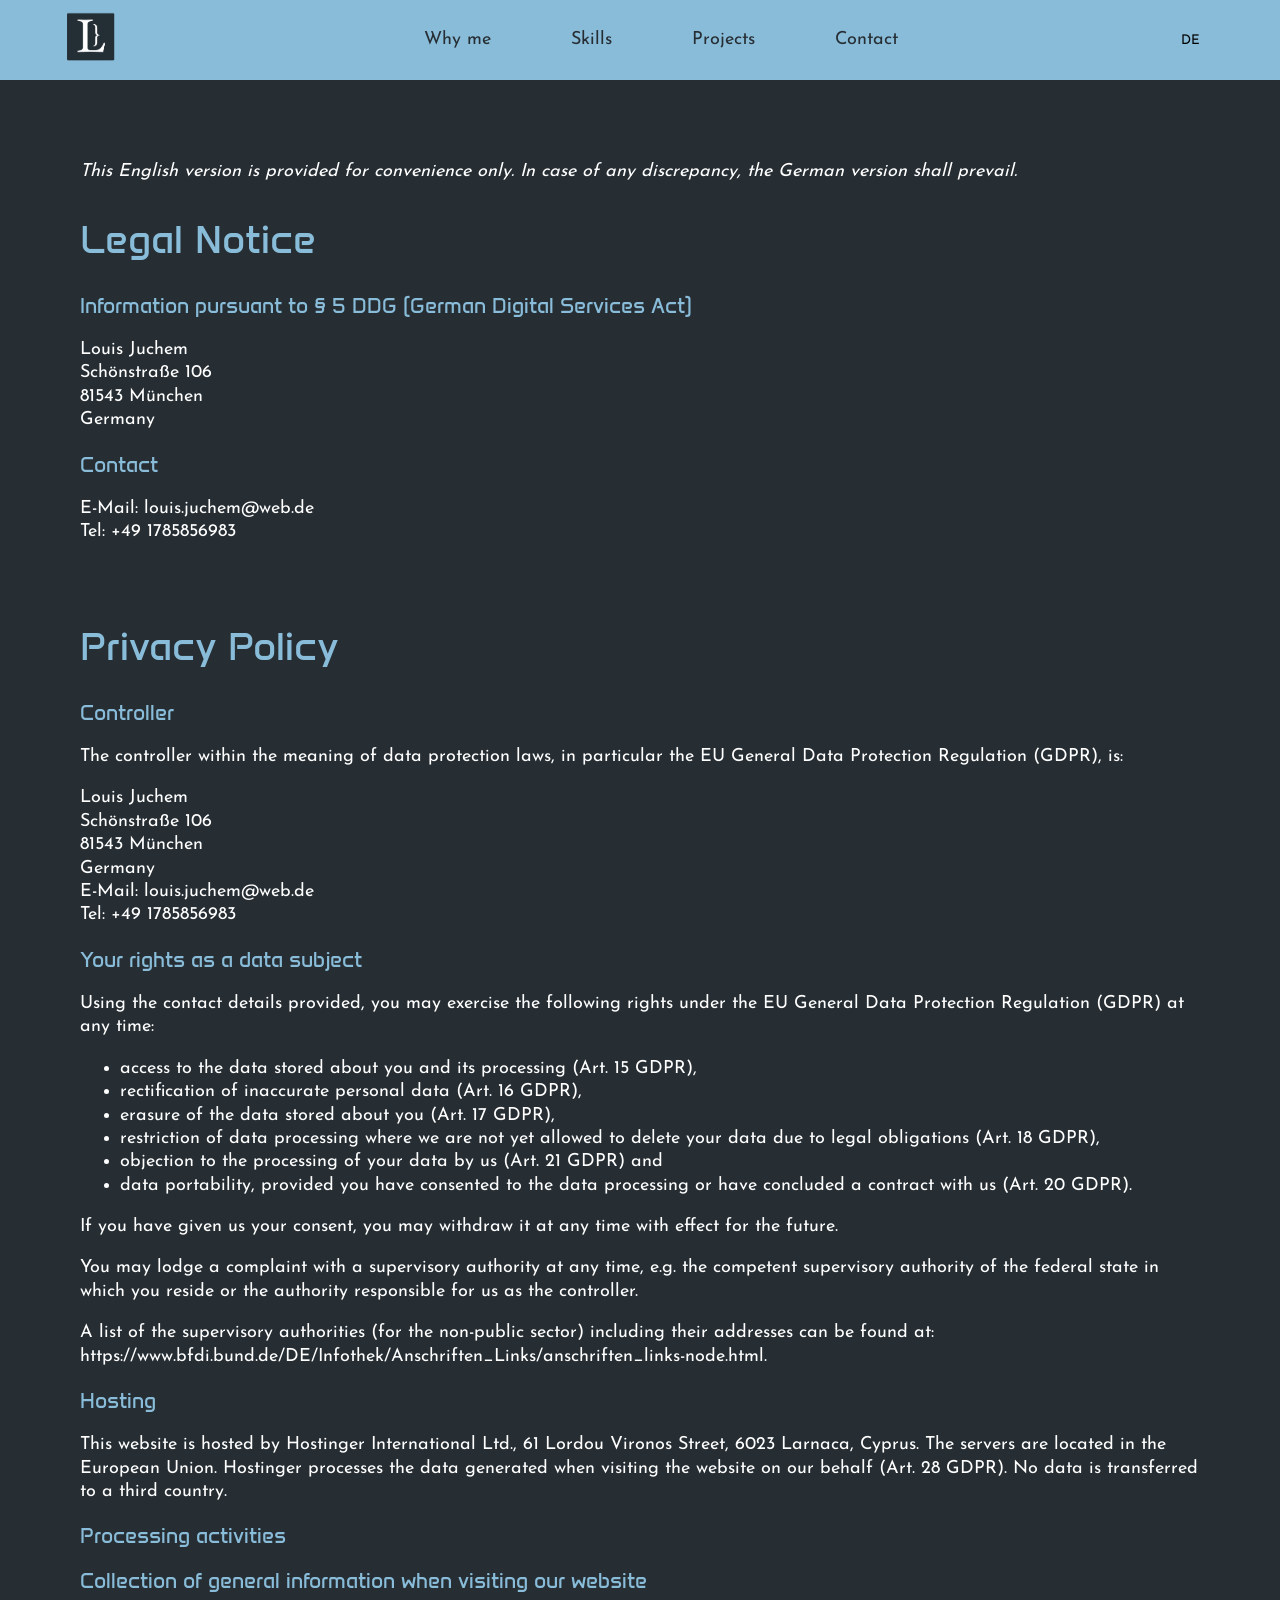
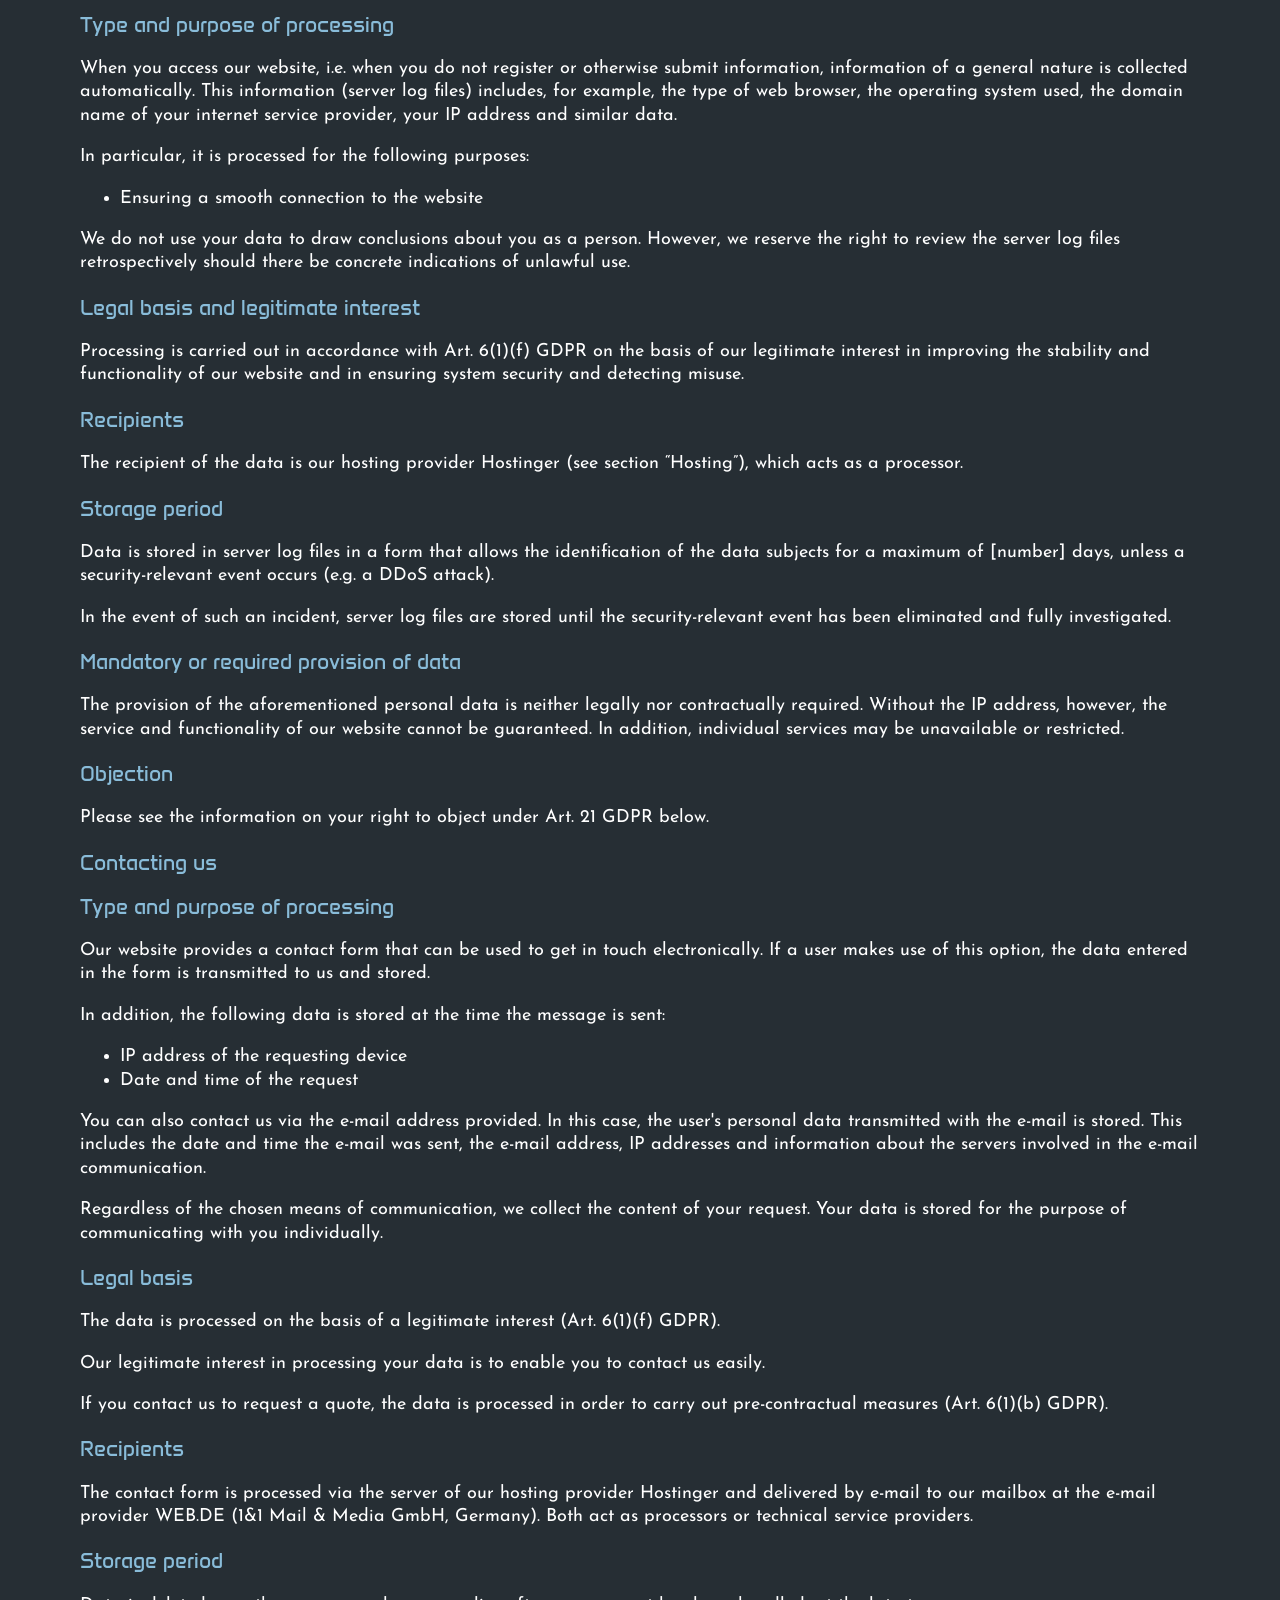
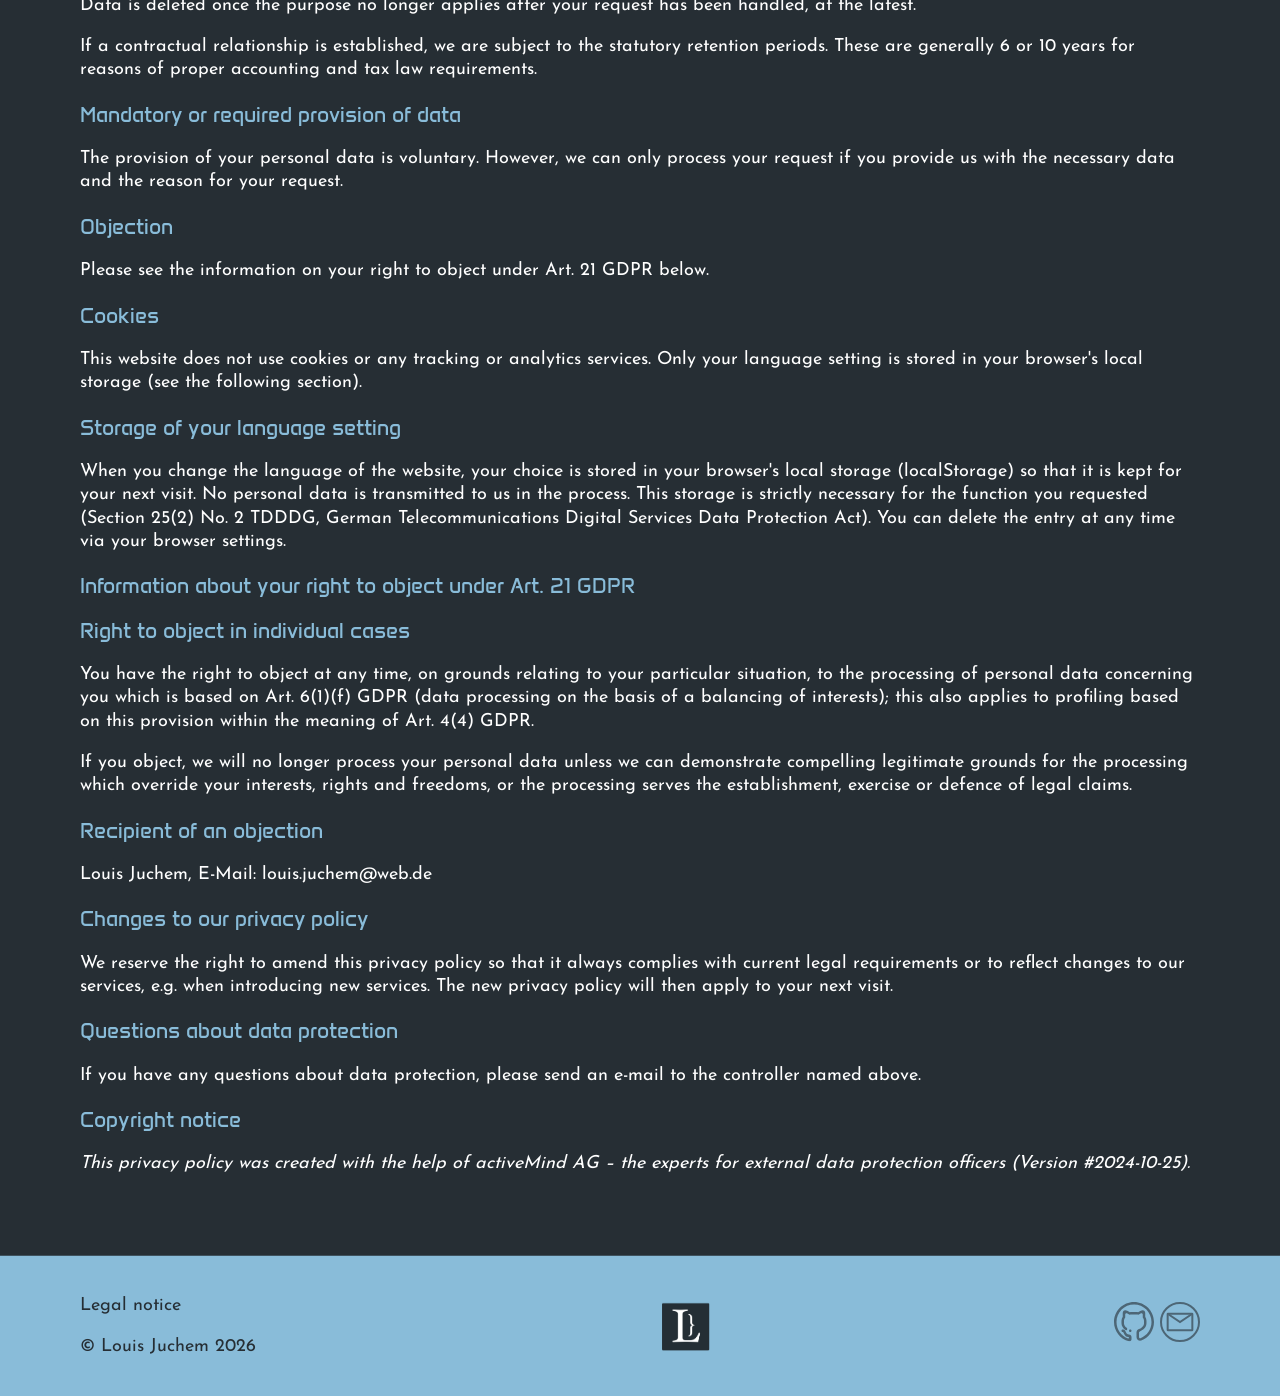
==== commit 1935003d: "translations fixed" ====
--- a/pages/legal.html
+++ b/pages/legal.html
@@ -59,7 +59,9 @@
             <h3 class="legal__subtitle" data-i18n="legalContact">Kontakt</h3>
             <p>
               E-Mail:
-              <a href="mailto:louis.juchem@web.de">louis.juchem@web.de</a>
+              <a href="mailto:louis.juchem@web.de">louis.juchem@web.de</a><br />
+              Tel:
+              <a href="tel:+491785856983">+49 1785856983</a>
             </p>
           </section>
 
@@ -80,7 +82,9 @@
               81543 München<br />
               <span data-i18n="legalCountry">Deutschland</span><br />
               E-Mail:
-              <a href="mailto:louis.juchem@web.de">louis.juchem@web.de</a>
+              <a href="mailto:louis.juchem@web.de">louis.juchem@web.de</a><br />
+              Tel:
+              <a href="tel:+491785856983">+49 1785856983</a>
             </p>
             <h3 class="legal__subtitle" data-i18n="legalRightsHeading">
               Ihre Betroffenenrechte
@@ -238,7 +242,7 @@
               Auf unserer Website ist ein Kontaktformular vorhanden, welches für
               die elektronische Kontaktaufnahme genutzt werden kann. Nimmt ein
               Nutzer diese Möglichkeit wahr, so werden die in der Eingabemaske
-              eingegeben Daten an uns übermittelt und gespeichert.
+              eingegebenen Daten an uns übermittelt und gespeichert.
             </p>
             <p data-i18n="legalContactPurposeDataIntro">
               Zum Zeitpunkt der Absendung der Nachricht werden zudem folgende
@@ -252,7 +256,7 @@
               Eine Kontaktaufnahme ist über die bereitgestellte E-Mail-Adresse
               möglich. In diesem Fall werden die mit der E-Mail übermittelten
               personenbezogenen Daten des Nutzers gespeichert. Hierzu zählen
-              Datum und Uhrzeit des E-Mailversands, E-Mailadresse, IP-Adressen
+              Datum und Uhrzeit des E-Mail-Versands, E-Mail-Adresse, IP-Adressen
               sowie Informationen zu den an der E-Mail-Kommunikation beteiligten
               Servern.
             </p>
--- a/css/components.css
+++ b/css/components.css
@@ -24,8 +24,21 @@
   background-repeat: no-repeat;
 }
 
-.icon {
+.icon,
+.footer-icon {
   width: 40px;
+}
+
+.footer-icon {
+  margin-left: 10px;
+}
+
+.footer-icon:hover {
+  fill: #fff;
+}
+
+.footer-icon:hover {
+  filter: brightness(0) invert(1); /* macht das Icon weiß */
 }
 .info .icon {
   vertical-align: middle;
@@ -273,6 +286,14 @@
 
 .form__mail .policy {
   flex-wrap: wrap;
+}
+
+.form__hp {
+  position: absolute;
+  left: -9999px;
+  width: 1px;
+  height: 1px;
+  overflow: hidden;
 }
 
 .form__error {
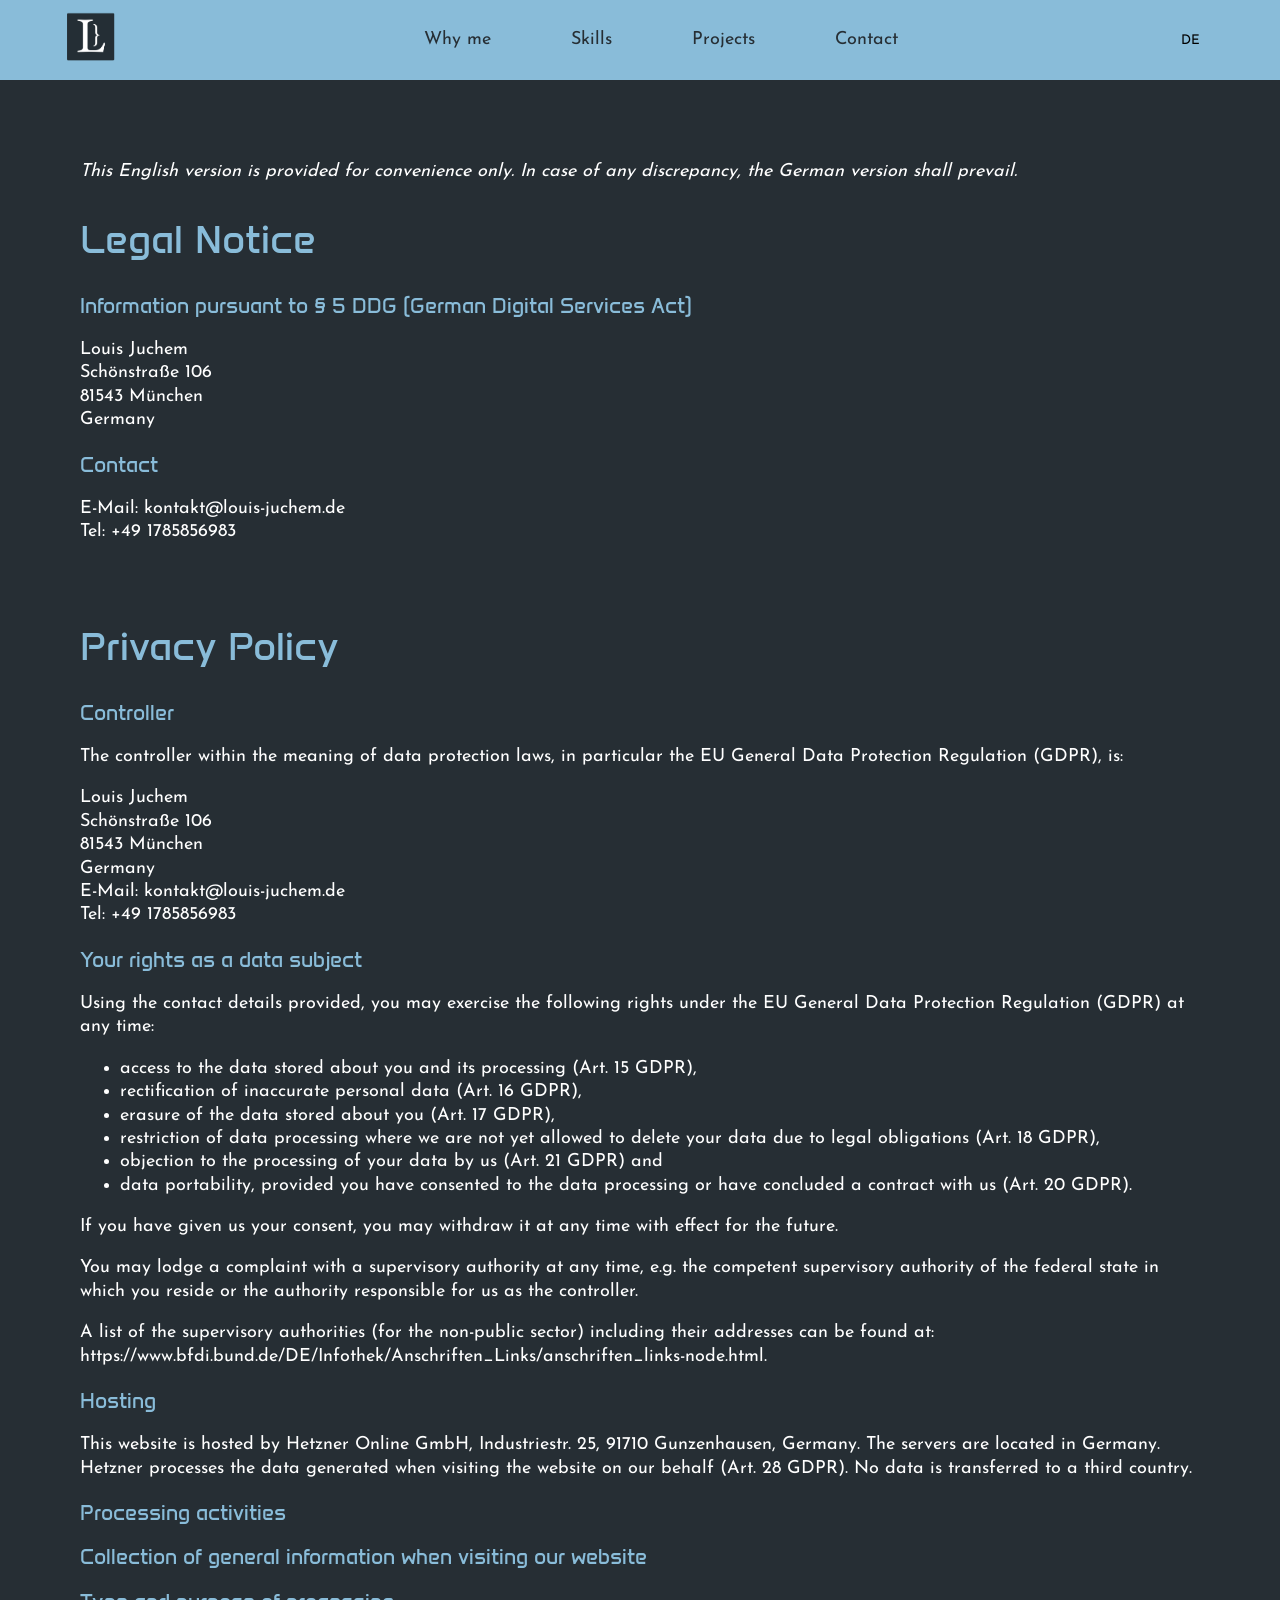
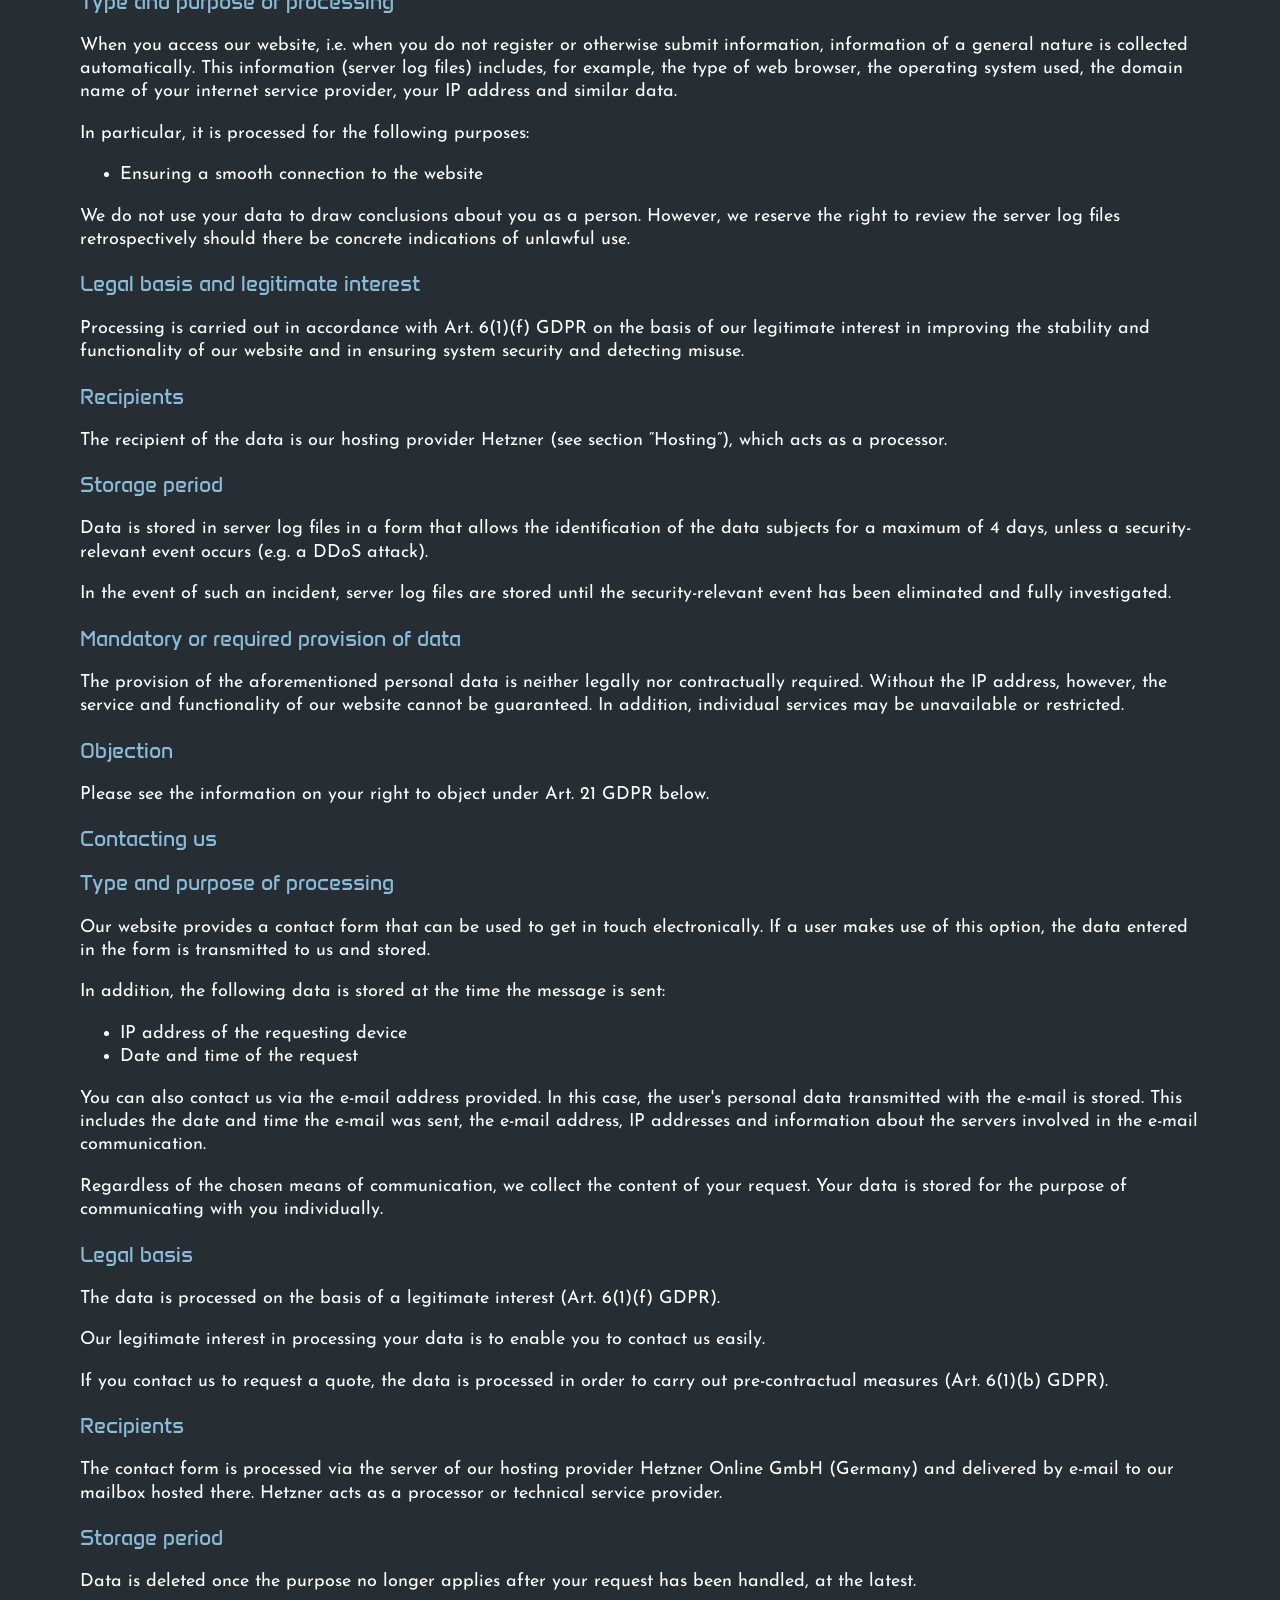
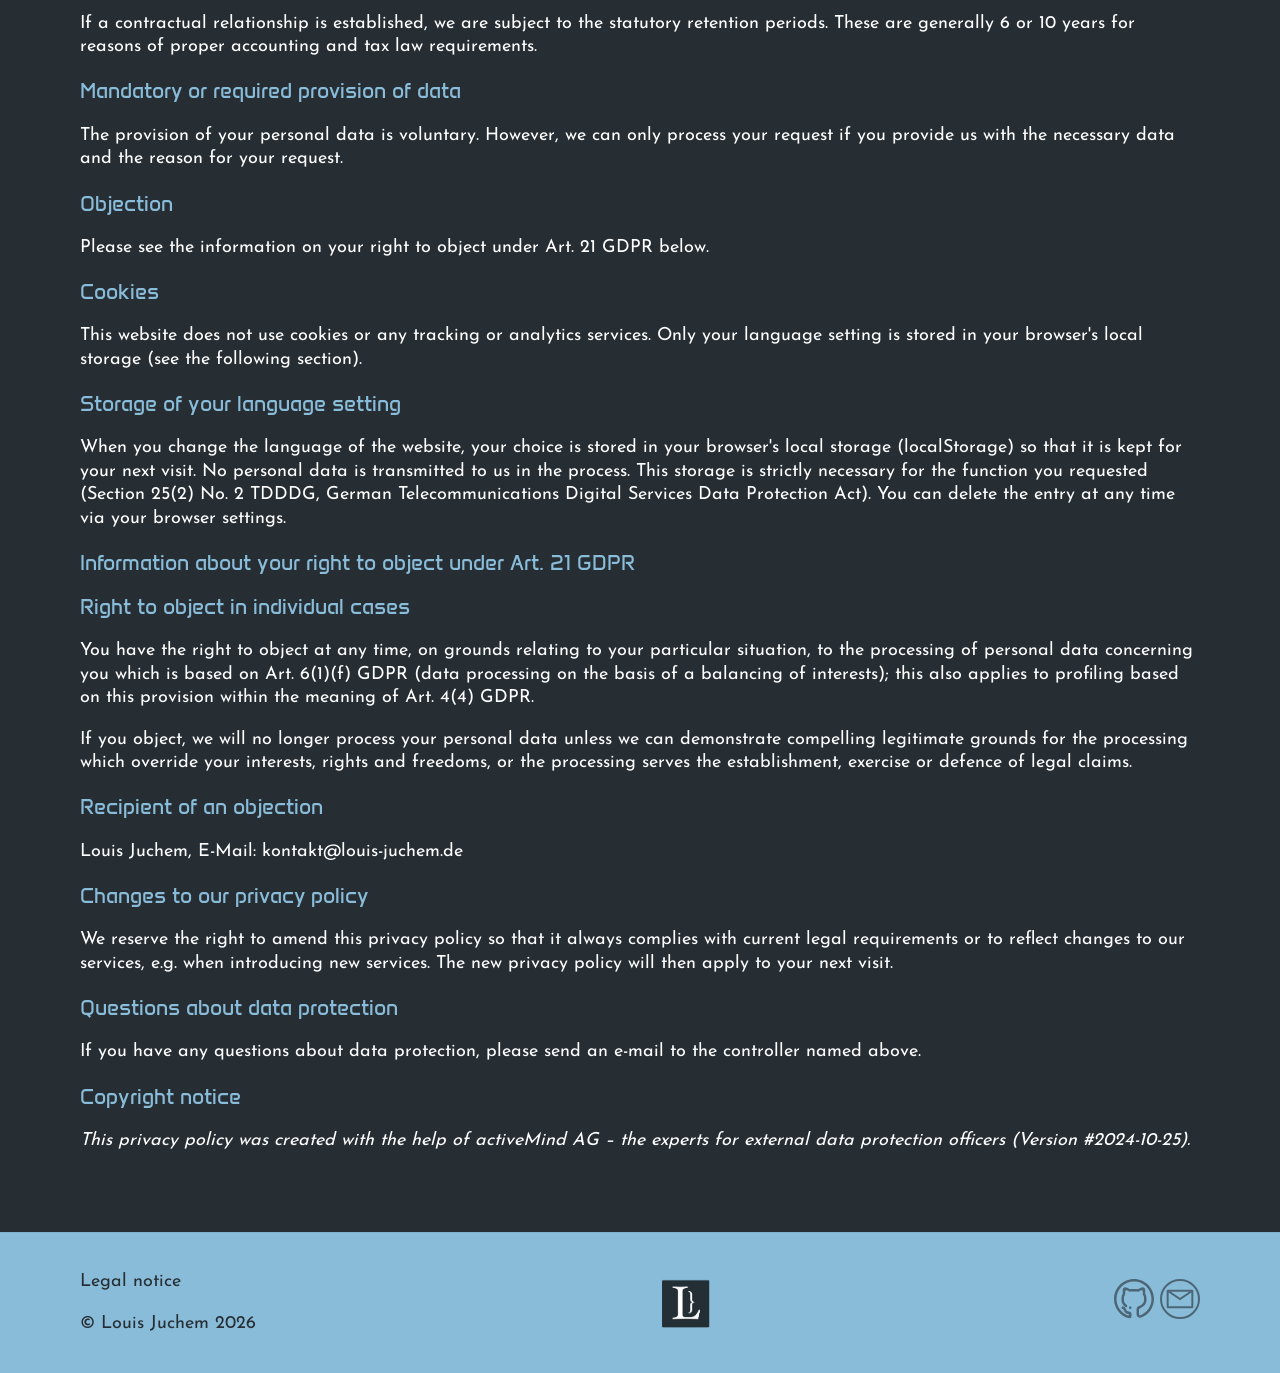
==== commit 4f31ff53: "contact changes" ====
--- a/pages/legal.html
+++ b/pages/legal.html
@@ -15,15 +15,24 @@
       <nav class="navigation">
         <div>
           <a href="../index.html">
-            <img src="../assets/img/lj_dark.PNG" class="logo" />
-            <img src="../assets/img/lj_light.PNG" class="logo_mobile"
+            <img
+              src="../assets/img/lj_dark.PNG"
+              class="logo"
+              alt="Louis Juchem Logo"
+            />
+            <img
+              src="../assets/img/lj_light.PNG"
+              class="logo_mobile"
+              alt="Louis Juchem Mobile Logo"
           /></a>
         </div>
         <ul>
           <li><a href="../index.html#why" data-i18n="navWhyMe">Why me</a></li>
           <li><a href="../index.html#skills"> Skills</a></li>
           <li>
-            <a href="../index.html#projects" data-i18n="navProjects">Projects</a>
+            <a href="../index.html#projects" data-i18n="navProjects"
+              >Projects</a
+            >
           </li>
           <li>
             <a href="../index.html#contact" data-i18n="navContact">Contact</a>
@@ -40,7 +49,6 @@
       </nav>
       <div id="generator_results">
         <div id="generator_results_content">
-          <!-- TODO: Platzhalter-Adresse durch echte ladungsfähige Anschrift ersetzen -->
           <section id="impressum">
             <!-- Nur auf Englisch sichtbar, auf Deutsch leer und ausgeblendet -->
             <p class="legal__note" data-i18n="legalTranslationNote"></p>
@@ -59,7 +67,9 @@
             <h3 class="legal__subtitle" data-i18n="legalContact">Kontakt</h3>
             <p>
               E-Mail:
-              <a href="mailto:louis.juchem@web.de">louis.juchem@web.de</a><br />
+              <a href="mailto:kontakt@louis-juchem.de"
+                >kontakt@louis-juchem.de</a
+              ><br />
               Tel:
               <a href="tel:+491785856983">+49 1785856983</a>
             </p>
@@ -82,7 +92,9 @@
               81543 München<br />
               <span data-i18n="legalCountry">Deutschland</span><br />
               E-Mail:
-              <a href="mailto:louis.juchem@web.de">louis.juchem@web.de</a><br />
+              <a href="mailto:kontakt@louis-juchem.de"
+                >kontakt@louis-juchem.de</a
+              ><br />
               Tel:
               <a href="tel:+491785856983">+49 1785856983</a>
             </p>
@@ -143,13 +155,12 @@
             </p>
 
             <h3 class="legal__subtitle">Hosting</h3>
-            <!-- TODO: Name und Anschrift mit der Datenschutzerklärung von Hostinger abgleichen -->
             <p data-i18n="legalHosting">
-              Diese Website wird bei Hostinger International Ltd., 61 Lordou
-              Vironos Street, 6023 Larnaca, Zypern, gehostet. Die Server
-              befinden sich in der Europäischen Union. Hostinger verarbeitet die
-              beim Besuch der Website anfallenden Daten in unserem Auftrag (Art.
-              28 DSGVO). Eine Übermittlung in ein Drittland findet nicht statt.
+              Diese Website wird bei der Hetzner Online GmbH, Industriestr. 25,
+              91710 Gunzenhausen, Deutschland, gehostet. Die Server befinden
+              sich in Deutschland. Hetzner verarbeitet die beim Besuch der
+              Website anfallenden Daten in unserem Auftrag (Art. 28 DSGVO). Eine
+              Übermittlung in ein Drittland findet nicht statt.
             </p>
 
             <h3 class="legal__subtitle" data-i18n="legalActivitiesHeading">
@@ -196,17 +207,16 @@
               Empfänger
             </h3>
             <p data-i18n="legalVisitRecipients">
-              Empfänger der Daten ist unser Hosting-Anbieter Hostinger (siehe
+              Empfänger der Daten ist unser Hosting-Anbieter Hetzner (siehe
               Abschnitt „Hosting“), der als Auftragsverarbeiter tätig wird.
             </p>
             <h3 class="legal__subtitle" data-i18n="legalStorageHeading">
               Speicherdauer
             </h3>
-            <!-- TODO: Speicherdauer der Logs bei Hostinger nachsehen und eintragen (auch in translation.js) -->
             <p data-i18n="legalVisitStorage">
               Daten werden in Server-Log-Dateien in einer Form, die die
               Identifizierung der betroffenen Personen ermöglicht, maximal für
-              [Anzahl] Tage gespeichert; es sei denn, dass ein
+              4 Tage gespeichert; es sei denn, dass ein
               sicherheitsrelevantes Ereignis auftritt (z.B. ein DDoS-Angriff).
             </p>
             <p data-i18n="legalVisitStorageIncident">
@@ -249,8 +259,12 @@
               Daten gespeichert:
             </p>
             <ul>
-              <li data-i18n="legalContactIp">IP-Adresse des anfragenden Geräts</li>
-              <li data-i18n="legalContactDate">Datum und Uhrzeit der Anfrage</li>
+              <li data-i18n="legalContactIp">
+                IP-Adresse des anfragenden Geräts
+              </li>
+              <li data-i18n="legalContactDate">
+                Datum und Uhrzeit der Anfrage
+              </li>
             </ul>
             <p data-i18n="legalContactPurposeEmail">
               Eine Kontaktaufnahme ist über die bereitgestellte E-Mail-Adresse
@@ -286,10 +300,9 @@
             </h3>
             <p data-i18n="legalContactRecipients">
               Das Kontaktformular wird über den Server unseres Hosting-Anbieters
-              Hostinger verarbeitet und per E-Mail an unser Postfach beim
-              E-Mail-Anbieter WEB.DE (1&amp;1 Mail &amp; Media GmbH,
-              Deutschland) zugestellt. Beide werden als Auftragsverarbeiter bzw.
-              technische Dienstleister tätig.
+              Hetzner Online GmbH (Deutschland) verarbeitet und per E-Mail an
+              unser dort gehostetes Postfach zugestellt. Hetzner wird als
+              Auftragsverarbeiter bzw. technischer Dienstleister tätig.
             </p>
             <h3 class="legal__subtitle" data-i18n="legalStorageHeading">
               Speicherdauer
@@ -373,7 +386,9 @@
             </h3>
             <p class="generator_user_input">
               Louis Juchem, E-Mail:
-              <a href="mailto:louis.juchem@web.de">louis.juchem@web.de</a>
+              <a href="mailto:kontakt@louis-juchem.de"
+                >kontakt@louis-juchem.de</a
+              >
             </p>
             <h3 class="legal__subtitle" data-i18n="legalChangesHeading">
               Änderung unserer Datenschutzerklärung
@@ -420,13 +435,23 @@
         <a href="legal.html"> <p data-i18n="footerLegal">Legal notice</p></a>
         <p>© Louis Juchem 2026</p>
       </div>
-      <img src="../assets/img/lj_dark.PNG" class="logo" />
+      <img
+        src="../assets/img/lj_dark.PNG"
+        class="logo"
+        alt="Louis Juchem Logo"
+      />
       <div>
         <a href="https://github.com/Louisjuc" target="_blank">
-          <img src="../assets/img/github_footer.svg" class="icon"
+          <img
+            src="../assets/img/github_footer.svg"
+            class="icon"
+            alt="Github Logo"
         /></a>
-        <a href="mailto:louis.juchem@web.de" target="_blank">
-          <img src="../assets/img/email_footer.svg" class="icon"
+        <a href="mailto:kontakt@louis-juchem.de" target="_blank">
+          <img
+            src="../assets/img/email_footer.svg"
+            class="icon"
+            alt="Email Logo"
         /></a>
       </div>
     </footer>
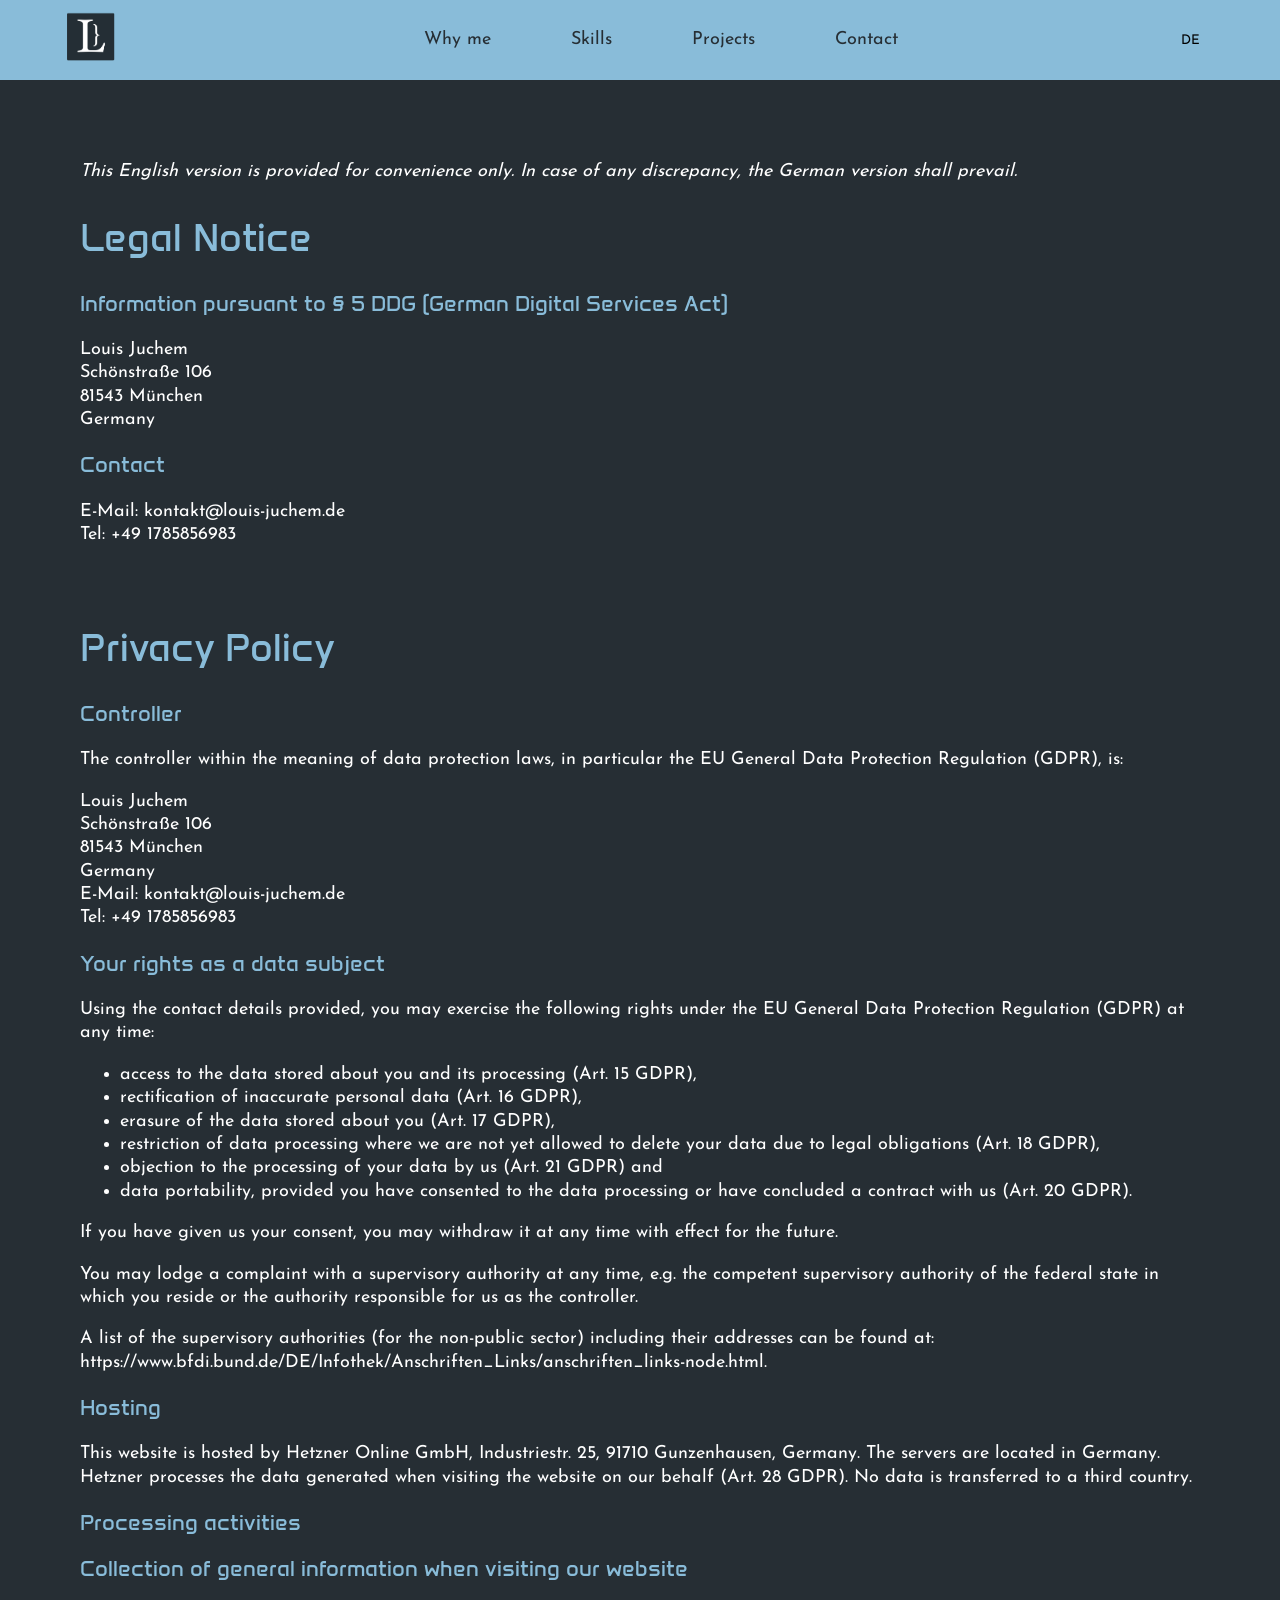
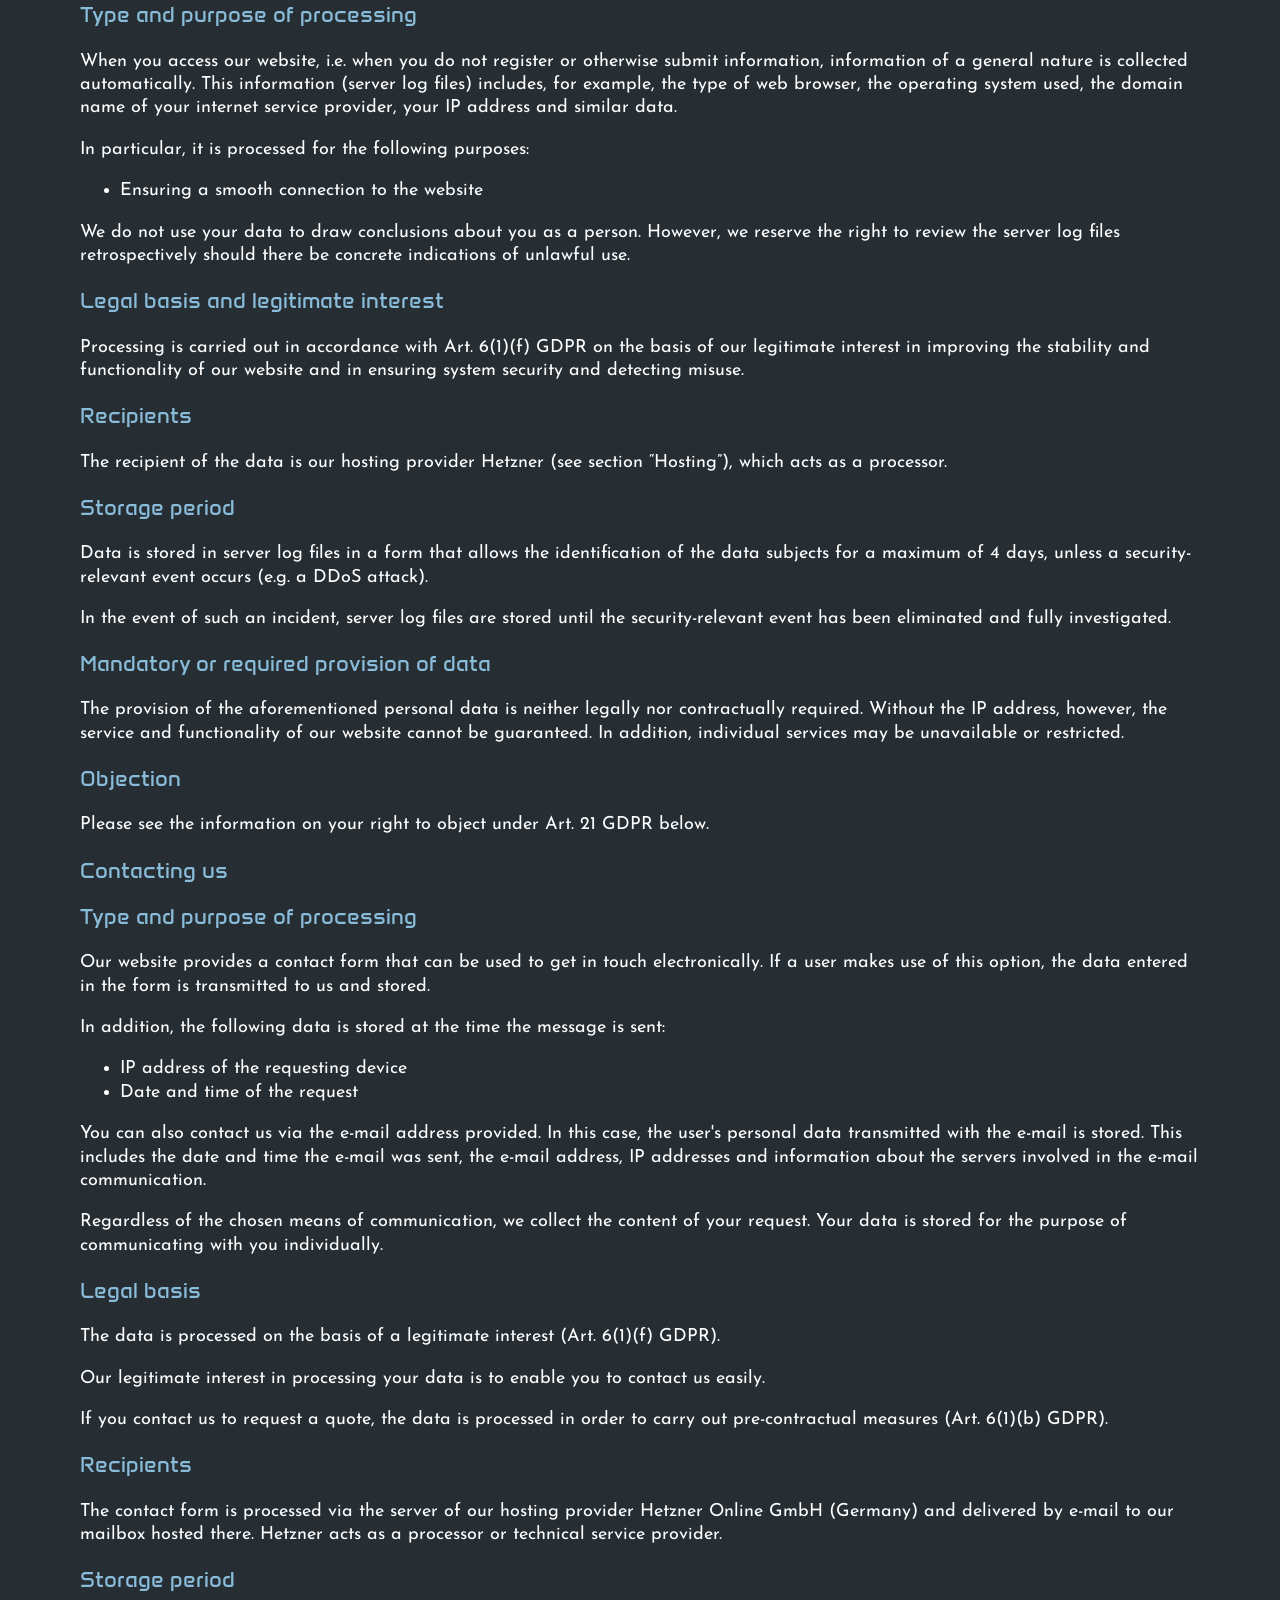
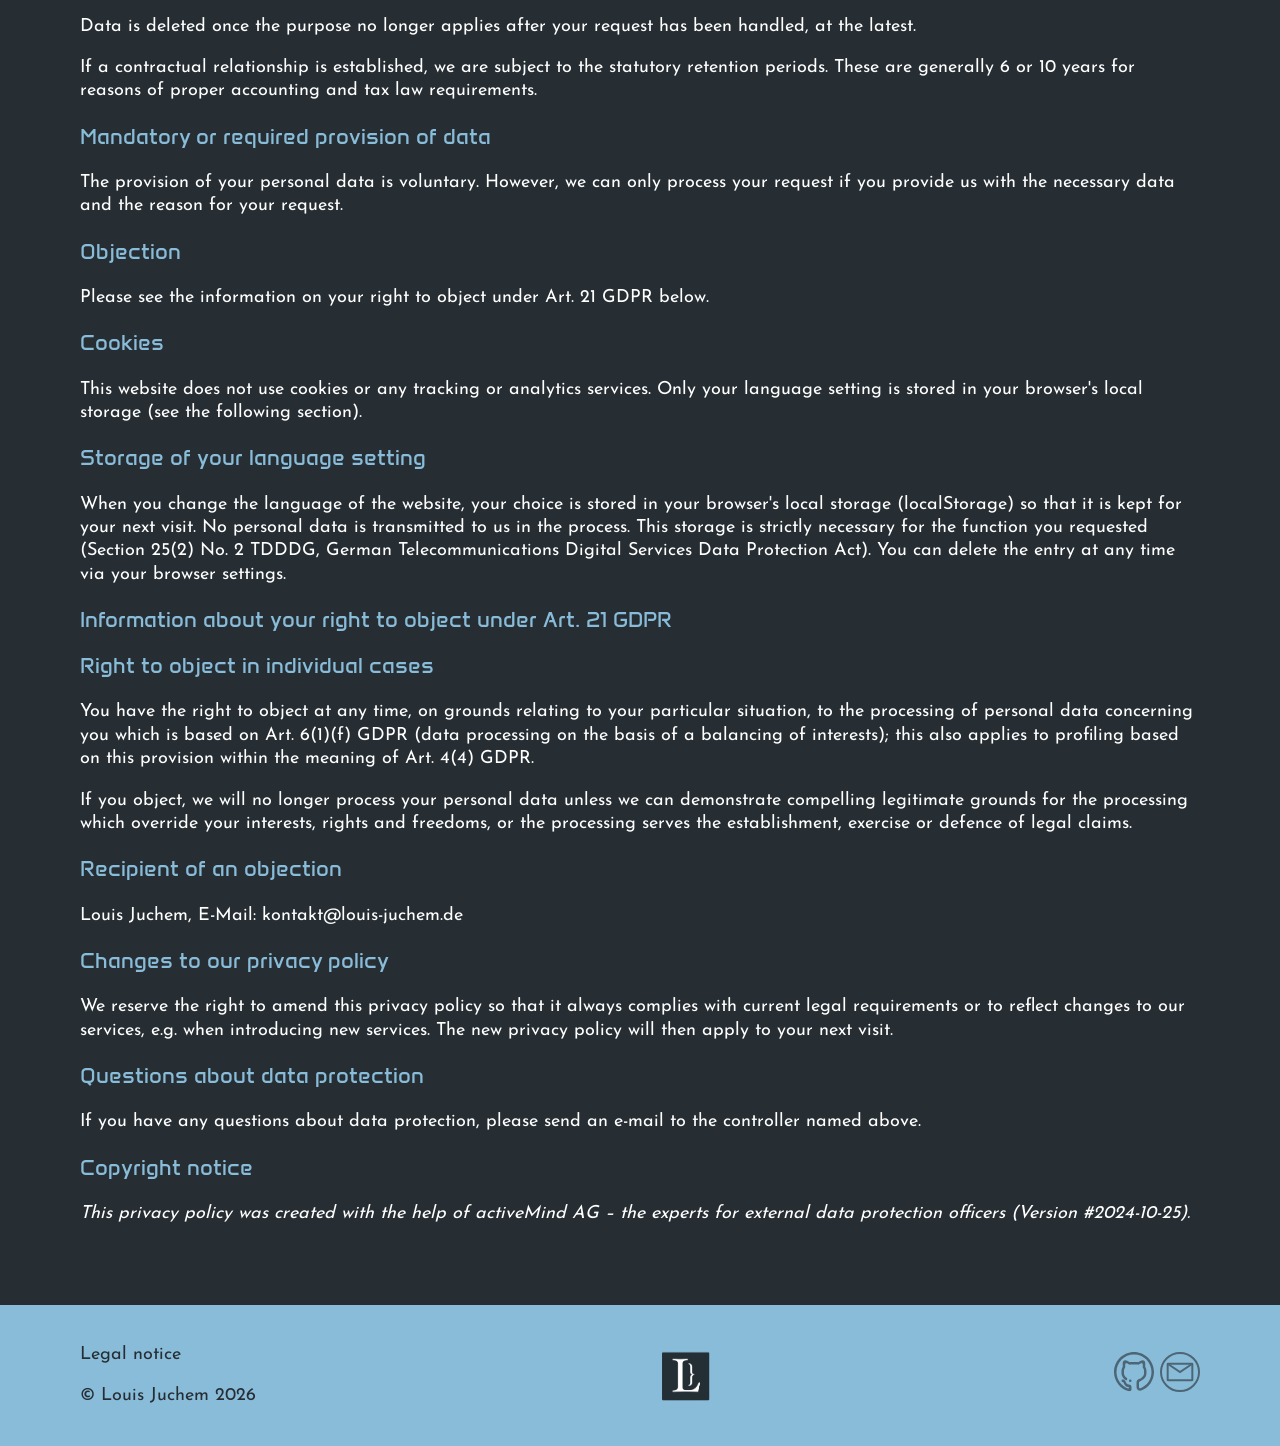
==== commit f8d983fa: "font changes" ====
--- a/pages/legal.html
+++ b/pages/legal.html
@@ -26,19 +26,23 @@
               alt="Louis Juchem Mobile Logo"
           /></a>
         </div>
-        <ul>
-          <li><a href="../index.html#why" data-i18n="navWhyMe">Why me</a></li>
-          <li><a href="../index.html#skills"> Skills</a></li>
-          <li>
-            <a href="../index.html#projects" data-i18n="navProjects"
-              >Projects</a
-            >
-          </li>
-          <li>
-            <a href="../index.html#contact" data-i18n="navContact">Contact</a>
-          </li>
-        </ul>
-        <div>
+        <div class="mobile-nav" id="mobile-nav">
+          <ul>
+            <li>
+              <a href="../index.html#why" data-i18n="navWhyMe">Why me</a>
+            </li>
+            <li><a href="../index.html#skills">Skills</a></li>
+            <li>
+              <a href="../index.html#projects" data-i18n="navProjects"
+                >Projects</a
+              >
+            </li>
+            <li>
+              <a href="../index.html#contact" data-i18n="navContact"
+                >Contact</a
+              >
+            </li>
+          </ul>
           <button
             id="lang-toggle"
             aria-label="Sprache wechseln / Change language"
@@ -46,11 +50,15 @@
             EN
           </button>
         </div>
+        <div class="burger-menu" id="burger-menu">
+          <span></span>
+          <span></span>
+          <span></span>
+        </div>
       </nav>
       <div id="generator_results">
         <div id="generator_results_content">
           <section id="impressum">
-            <!-- Nur auf Englisch sichtbar, auf Deutsch leer und ausgeblendet -->
             <p class="legal__note" data-i18n="legalTranslationNote"></p>
             <h2 class="legal__title" data-i18n="legalImprintTitle">
               Impressum
--- a/css/variables.css
+++ b/css/variables.css
@@ -24,6 +24,3 @@
   font-display: swap;
 }
 
-/* font-family: "Josefin Sans", sans-serif;
-font-family: "Anta", sans-serif;
- */
--- a/css/layout.css
+++ b/css/layout.css
@@ -66,7 +66,6 @@
   margin-inline: auto;
 }
 
-/* Hintergrund läuft über die Contentbegrenzung hinaus bis zum Viewport-Rand */
 .navigation,
 .tabcontent,
 footer {
@@ -98,7 +97,6 @@
   gap: 20px;
 }
 
-/* Grid statt Flex: die Zeile sitzt unten (align-content), der Text wird innerhalb der Zeile auf Bildhöhe zentriert (align-items) */
 .hero {
   display: grid;
   grid-auto-flow: column;
@@ -151,7 +149,7 @@
 }
 
 h1 {
-  font-size: 88px;
+  font-size: clamp(2.5rem, 1.5rem + 5vw, 5.5rem);
   margin: 0px;
 }
 
@@ -159,7 +157,11 @@
   color: var(--secondary-color);
   text-align: center;
   font-weight: 400;
-  font-size: 40px;
+  font-size: clamp(1.75rem, 1.25rem + 1.5vw, 2.5rem);
+}
+
+h3 {
+  font-size: clamp(1.125rem, 1rem + 0.5vw, 1.375rem);
 }
 
 .subtitle {
@@ -216,7 +218,6 @@
   --slot: 8s;
   width: var(--slider-w, 350px);
   max-width: 100%;
-  /* Slider behält seine Textbreite, der Fließtext daneben gibt nach */
   flex-shrink: 0;
 }
 
@@ -236,7 +237,6 @@
     blink-caret 0.75s step-end infinite;
   animation-delay: calc(var(--i) * var(--slot)), 0s;
 }
-/* --w minus letter-spacing hinter dem letzten Zeichen: Cursor sitzt direkt am Satzende */
 @keyframes info-cycle {
   0% {
     width: 0;
@@ -268,7 +268,6 @@
   }
 }
 
-/* The typewriter cursor effect */
 @keyframes blink-caret {
   from,
   to {
@@ -320,7 +319,6 @@
   margin-top: 16px;
 }
 
-/* Beim Hover werden Icon, Label und Link komplett blau */
 .text-icon-flex:hover,
 .text-icon-flex:hover a {
   color: var(--secondary-color);
@@ -360,7 +358,6 @@
 }
 
 @media (max-width: 500px) {
-  /* Navigation steht im HTML nach dem Hero – auf Mobile per order nach oben holen */
   main {
     display: flex;
     flex-direction: column;
@@ -372,7 +369,6 @@
     order: -1;
   }
 
-  /* Im Flex-Container kollabieren Margins nicht, Abstand kommt über gap */
   section {
     margin: 0 16px;
   }
@@ -437,12 +433,10 @@
     display: inherit;
   }
 
-  /* Verhindert seitliches Scrollen durch das ausgeblendete Menü (clip statt hidden, damit die sticky Nav weiter funktioniert) */
   body {
     overflow-x: clip;
   }
 
-  /* Bleed-Trick nur auf breiten Screens nötig – clip-path würde sonst das aufklappende Menü abschneiden */
   .navigation {
     box-shadow: none;
     clip-path: none;
--- a/css/components.css
+++ b/css/components.css
@@ -38,7 +38,7 @@
 }
 
 .footer-icon:hover {
-  filter: brightness(0) invert(1); /* macht das Icon weiß */
+  filter: brightness(0) invert(1);
 }
 .info .icon {
   vertical-align: middle;
@@ -89,7 +89,6 @@
   color: var(--secondary-color);
   transition: transform 0.4s ease-in-out;
 }
-/* Desktop: Wrapper ignorieren, ul und Sprachwahl sind direkte Flex-Kinder der Navigation */
 .mobile-nav {
   display: contents;
 }
@@ -107,7 +106,6 @@
   margin: 0;
 }
 
-/* Style the buttons that are used to open the tab content */
 .tab button {
   border: none;
   background: none;
@@ -121,25 +119,21 @@
   font-size: 24px;
 }
 
-/* Change background color of buttons on hover */
 .tab button:hover {
   background-color: var(--light-color);
 }
 
-/* Create an active/current tablink class */
 .tab button.active {
   color: #fff;
   background-color: var(--light-color);
 }
 
-/* Style the tab content */
 .tabcontent {
   background-color: var(--light-color);
   padding: 20px 0;
   display: none;
 }
 
-/* Only the active tab content is shown */
 .tabcontent.active {
   display: flex;
   gap: 80px;
@@ -164,7 +158,7 @@
   position: absolute;
   top: -3px;
   left: -38px;
-  width: 23px; /* Bildgröße */
+  width: 23px;
   height: 23px;
   background: url("../assets/img/bullet.svg") no-repeat center / contain;
 }
@@ -187,15 +181,15 @@
   box-sizing: border-box;
   width: 320px;
   max-width: 100%;
-  aspect-ratio: 1; /* Blob-SVG ist quadratisch */
-  padding: 64px; /* ca. 20% der Bubble-Breite; % würde sich aufs Elternelement beziehen */
+  aspect-ratio: 1;
+  padding: 64px;
   display: flex;
   flex-direction: column;
   justify-content: center;
   background-image: url("../assets/icons/review.svg");
   background-repeat: no-repeat;
   background-position: center;
-  background-size: 100% 100%; /* Blob füllt immer die ganze Box */
+  background-size: 100% 100%;
   text-align: center;
 }
 
@@ -259,7 +253,6 @@
   padding: 0;
   border: none;
   border-radius: 0;
-  /* Hover image is preloaded as a zero-sized layer so the first hover doesn't flicker */
   background:
     url("../assets/img/accept.svg") center / 22px 20px no-repeat,
     url("../assets/img/checkbox_hover.svg") center / 0 0 no-repeat;
@@ -274,7 +267,6 @@
   border: 2px solid var(--error-color);
 }
 
-/* Checkbox is a background image, so swap it for the red variant instead of a border */
 .form__mail .btn-accept.is-invalid {
   border: none;
   background: url("../assets/img/false.svg") center / 22px 20px no-repeat;
@@ -357,14 +349,28 @@
     padding: 20px;
     background-position: top center;
     width: 300px;
-    height: 300px;
+    height: 223px;
+    box-sizing: border-box;
+    flex-direction: column;
+    align-items: center;
+    justify-content: center;
+    gap: 12px;
     transition:
       opacity 0.3s,
-      display 0.3s allow-discrete; /* NEU: display wird mit animiert */
+      display 0.3s allow-discrete;
+  }
+
+  .mobile-nav ul {
+    margin: 0;
+  }
+
+  #lang-toggle {
+    padding: 8px 16px;
+    background-size: contain;
   }
 
   .mobile-nav_toggle {
-    display: block;
+    display: flex;
     transform: translateX(0);
     opacity: 1;
   }
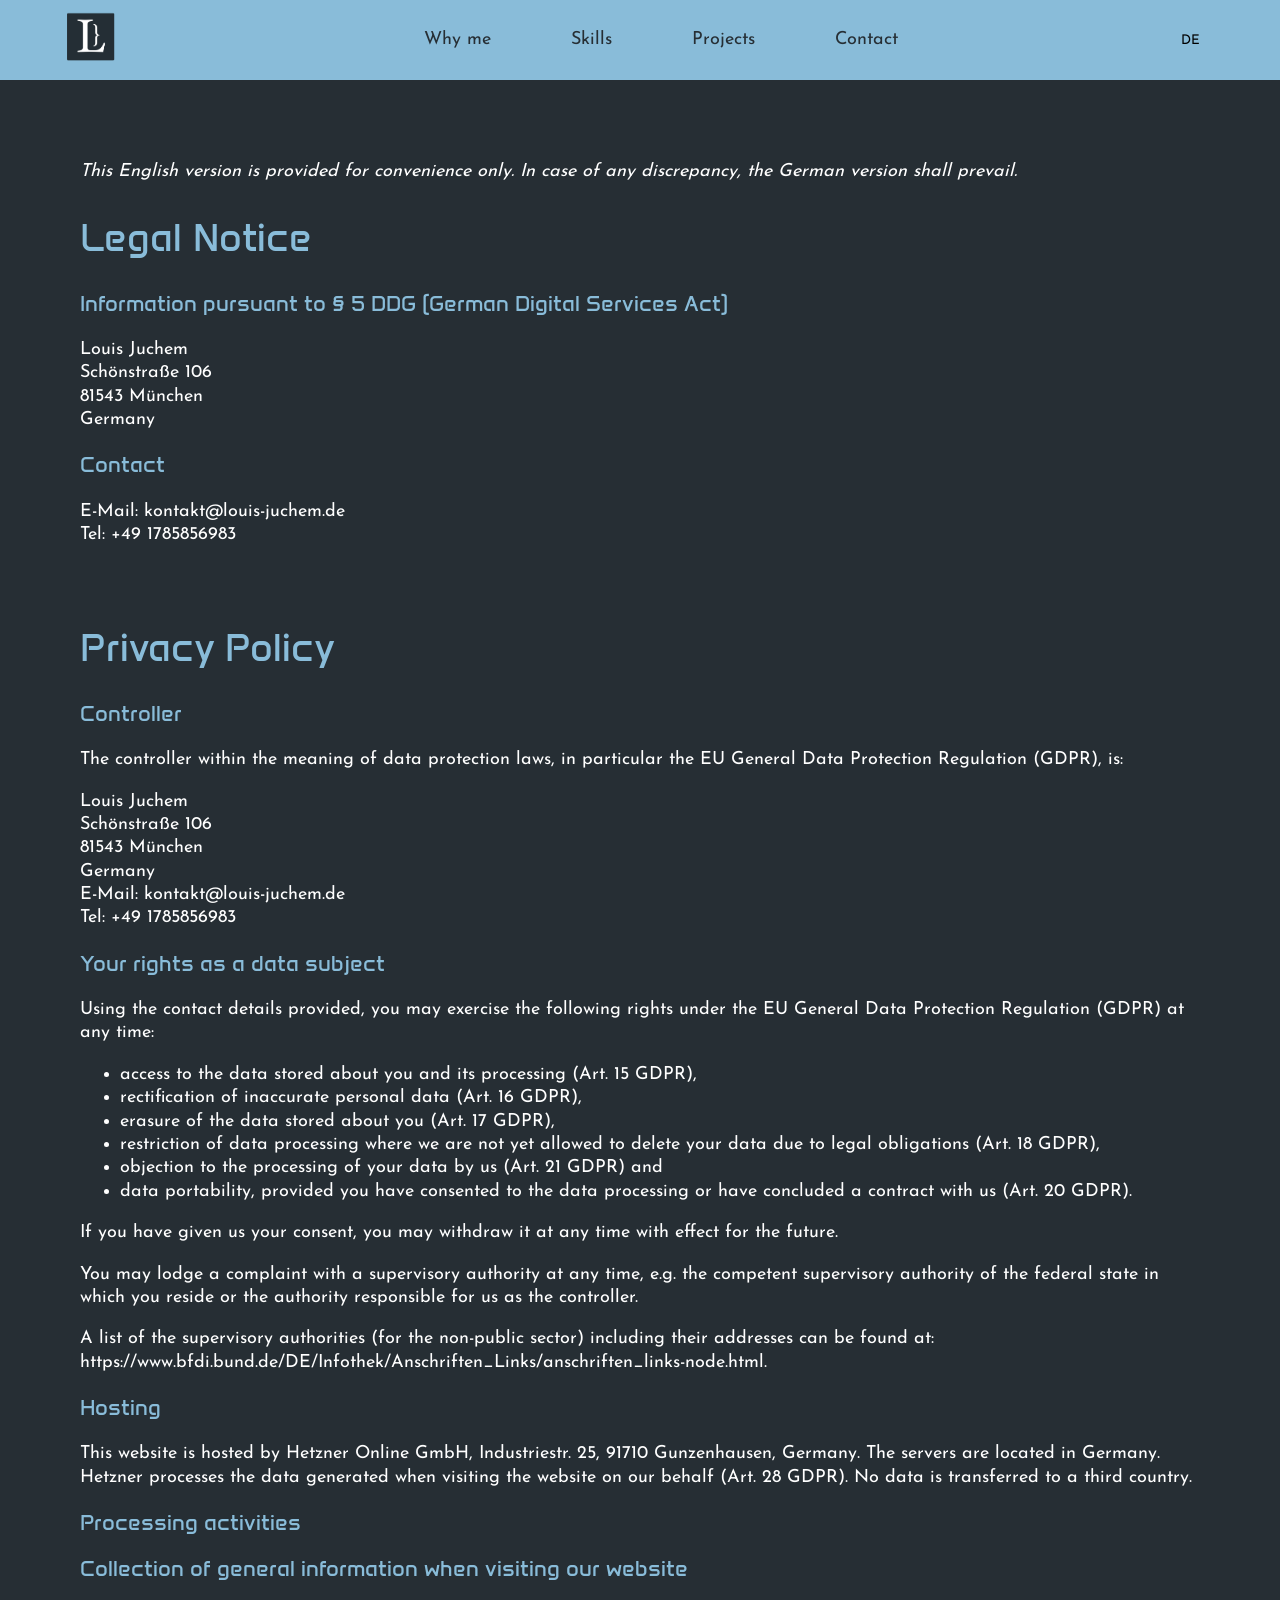
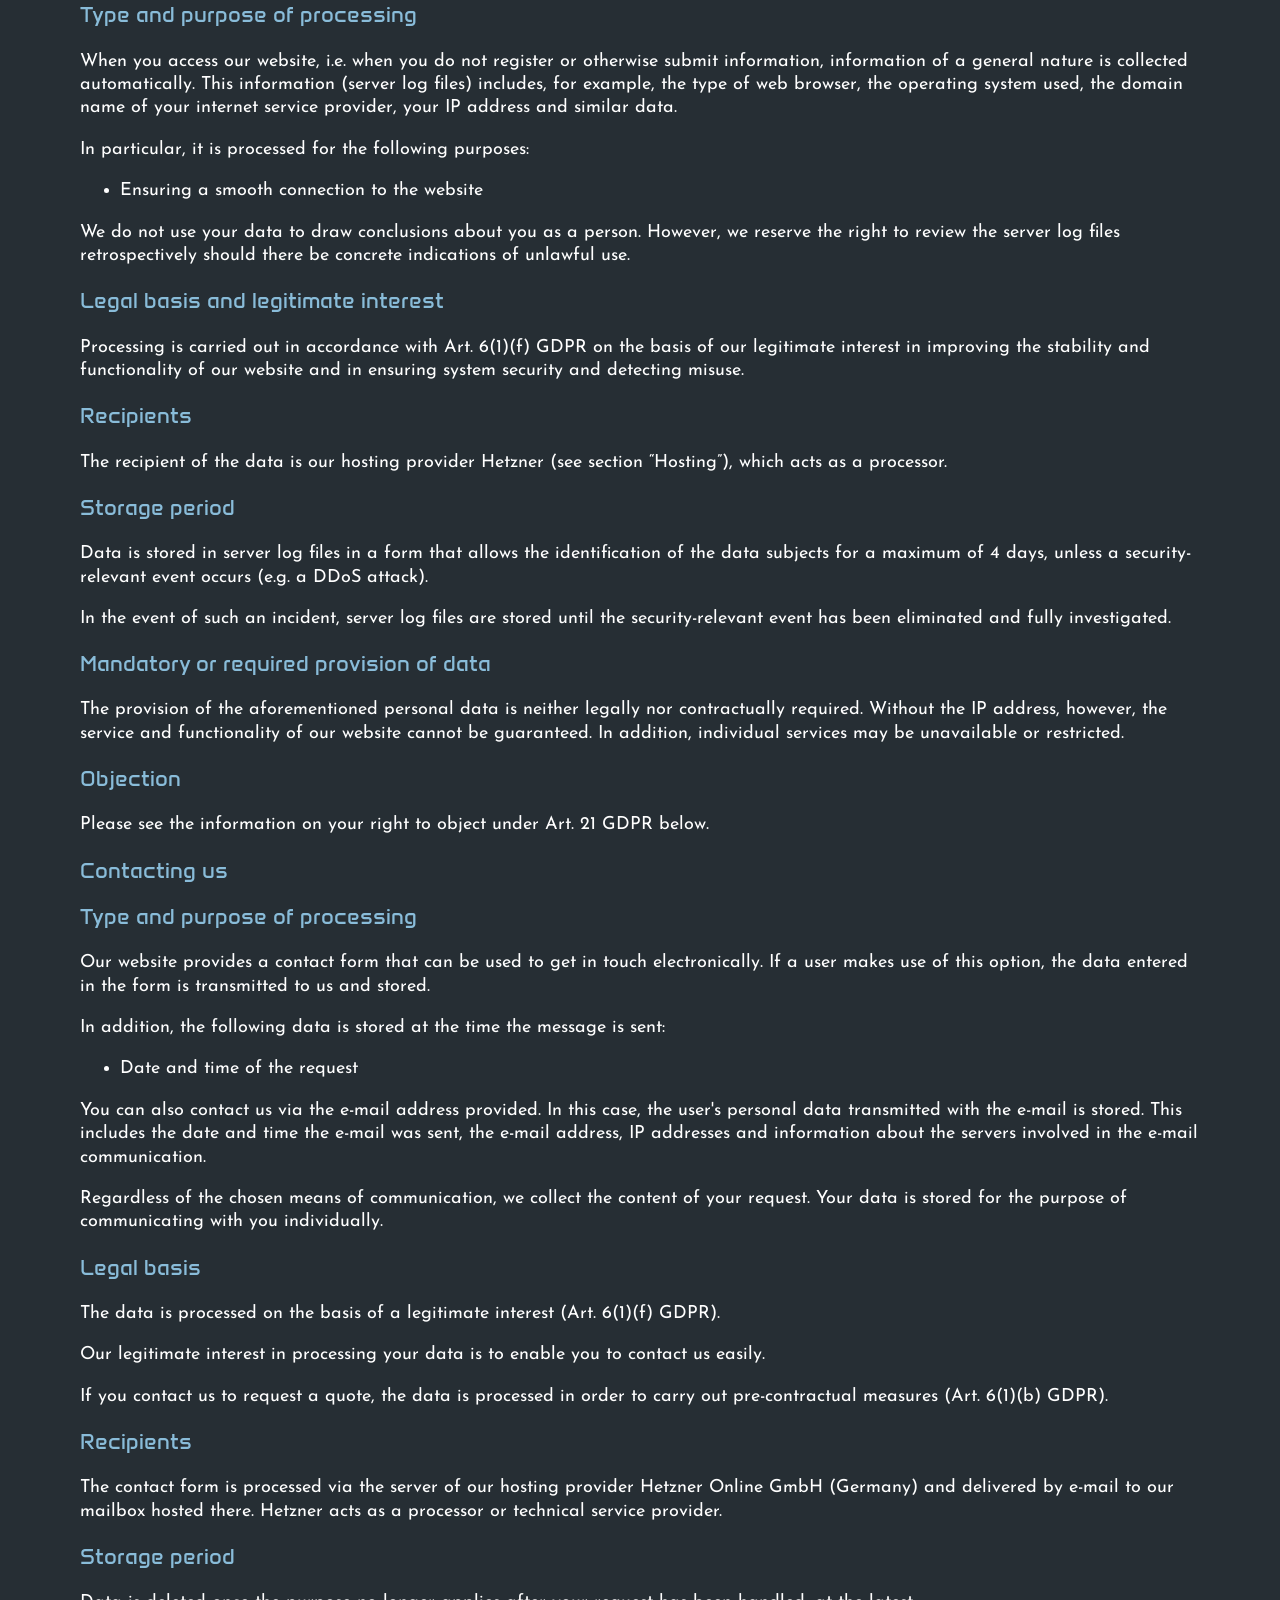
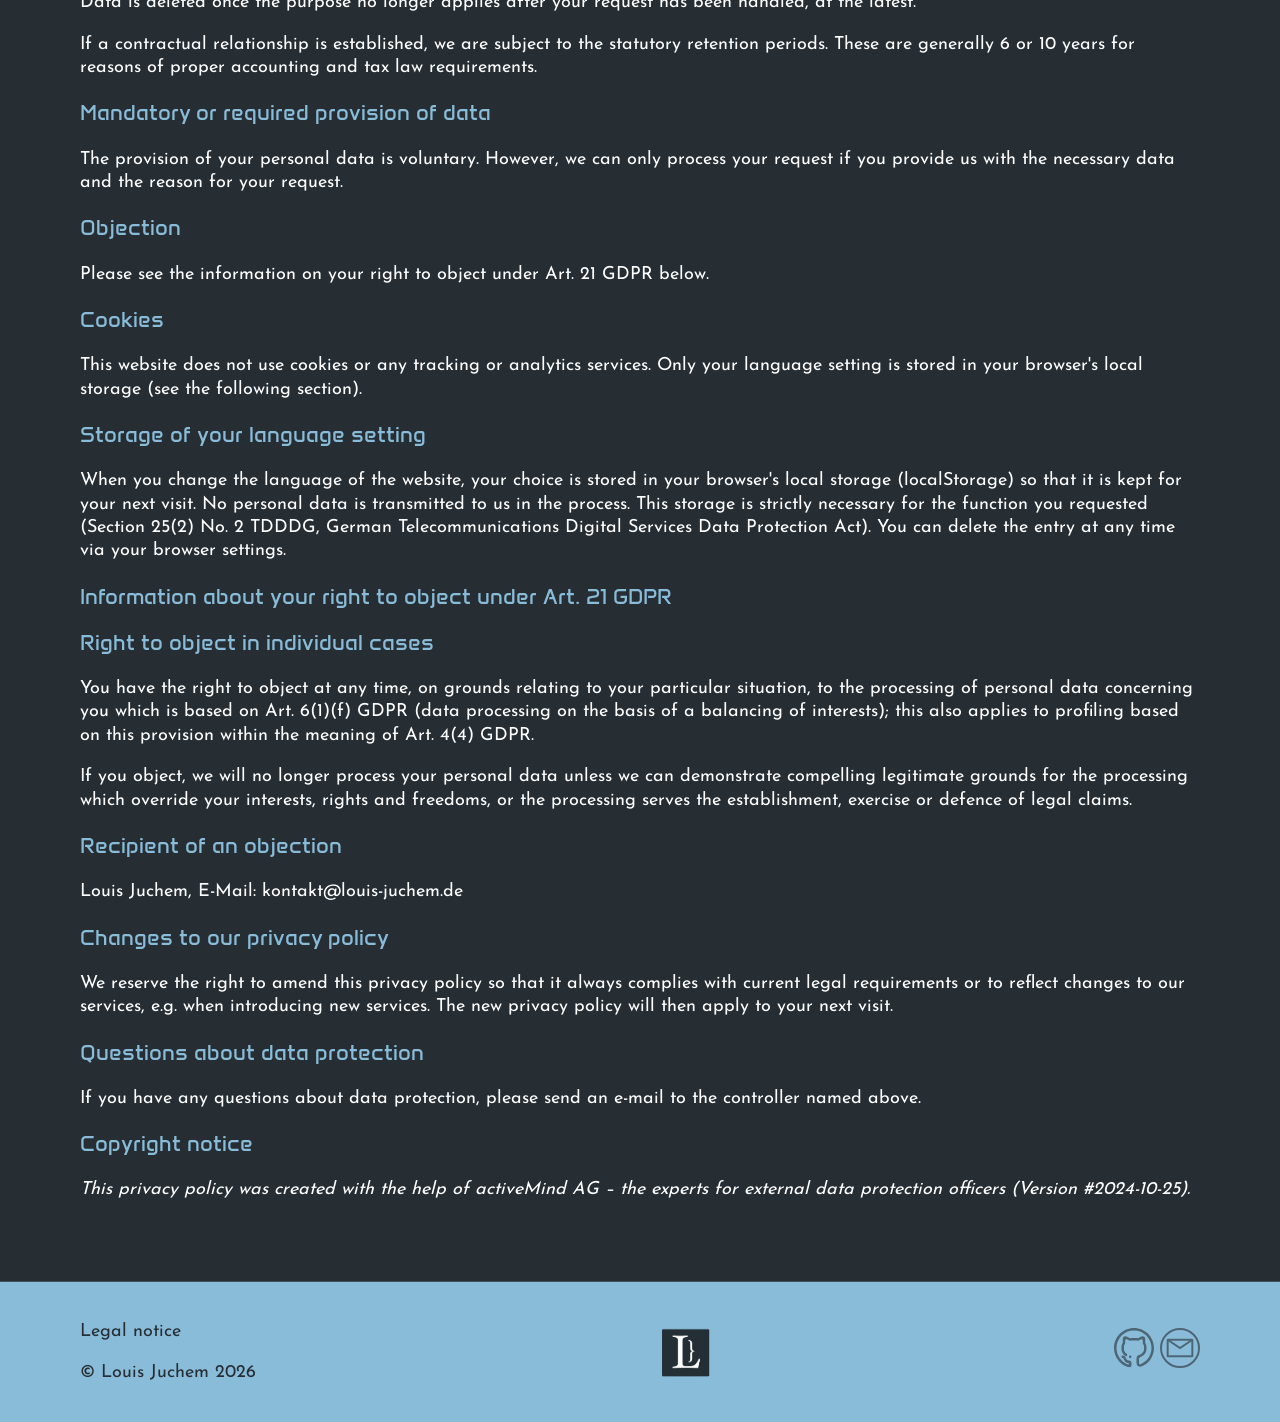
==== commit b22eead6: "style changes and responsive fixes" ====
--- a/pages/legal.html
+++ b/pages/legal.html
@@ -267,9 +267,6 @@
               Daten gespeichert:
             </p>
             <ul>
-              <li data-i18n="legalContactIp">
-                IP-Adresse des anfragenden Geräts
-              </li>
               <li data-i18n="legalContactDate">
                 Datum und Uhrzeit der Anfrage
               </li>
--- a/css/layout.css
+++ b/css/layout.css
@@ -227,16 +227,28 @@
   position: relative;
   overflow: hidden;
   box-sizing: border-box;
-  border-right: 1.5px solid var(--secondary-color);
+  padding-right: 2px;
+  line-height: 1.1;
   white-space: nowrap;
   margin: 0 auto;
   --spacing: 0.15em;
   letter-spacing: var(--spacing);
-  animation:
-    info-cycle calc(var(--slot) * 2) infinite backwards,
-    blink-caret 0.75s step-end infinite;
-  animation-delay: calc(var(--i) * var(--slot)), 0s;
-}
+  animation: info-cycle calc(var(--slot) * 2) infinite backwards;
+  animation-delay: calc(var(--i) * var(--slot));
+}
+
+.info::after {
+  content: "";
+  position: absolute;
+  right: 0;
+  top: 50%;
+  transform: translateY(-50%);
+  width: 2px;
+  height: 1.2em;
+  background: #fff;
+  animation: blink-caret 0.75s step-end infinite;
+}
+
 @keyframes info-cycle {
   0% {
     width: 0;
@@ -248,22 +260,20 @@
     transform: translateY(0);
     animation-timing-function: steps(40, end);
   }
-  25% {
-    width: calc(var(--w) - var(--spacing));
-    transform: translateY(0);
-  }
-  44% {
-    width: calc(var(--w) - var(--spacing));
-    transform: translateY(0);
-    animation-timing-function: ease-in;
-  }
-  48% {
-    width: calc(var(--w) - var(--spacing));
-    transform: translateY(-100%);
-  }
+  25%,
   48.1%,
   100% {
     width: calc(var(--w) - var(--spacing));
+  }
+  44% {
+    transform: translateY(0);
+    animation-timing-function: ease-in;
+  }
+  48% {
+    transform: translateY(-100%);
+  }
+  48.1%,
+  100% {
     transform: translateY(100%);
   }
 }
@@ -271,10 +281,10 @@
 @keyframes blink-caret {
   from,
   to {
-    border-color: transparent;
+    opacity: 0;
   }
   50% {
-    border-color: var(--secondary-color);
+    opacity: 1;
   }
 }
 
@@ -427,10 +437,17 @@
 
   .flex-row,
   .policy,
-  .contact-flex,
-  .text-icon-flex {
+  .contact-flex {
     flex-direction: column;
     display: inherit;
+  }
+
+  .contact-flex > * + * {
+    margin-top: 24px;
+  }
+
+  .text-icon-flex a {
+    overflow-wrap: anywhere;
   }
 
   body {
--- a/css/components.css
+++ b/css/components.css
@@ -24,13 +24,13 @@
   background-repeat: no-repeat;
 }
 
-.icon,
+.icon {
+  width: 40px;
+}
+
 .footer-icon {
-  width: 40px;
-}
-
-.footer-icon {
-  margin-left: 10px;
+  width: 30px;
+  margin-left: 5px;
 }
 
 .footer-icon:hover {
@@ -329,9 +329,12 @@
     grid-template-columns: 1fr;
   }
 
+  .review-bubble {
+    margin: 20px auto;
+  }
+
   .tab button {
     padding: 10px;
-
     font-size: 18px;
   }
 
@@ -387,3 +390,13 @@
     padding: 40px 0;
   }
 }
+
+@media (hover: hover) and (pointer: fine) {
+  .icon-item:hover {
+    transform: none;
+  }
+
+  .btn-classic:hover {
+    background-color: inherit;
+  }
+}
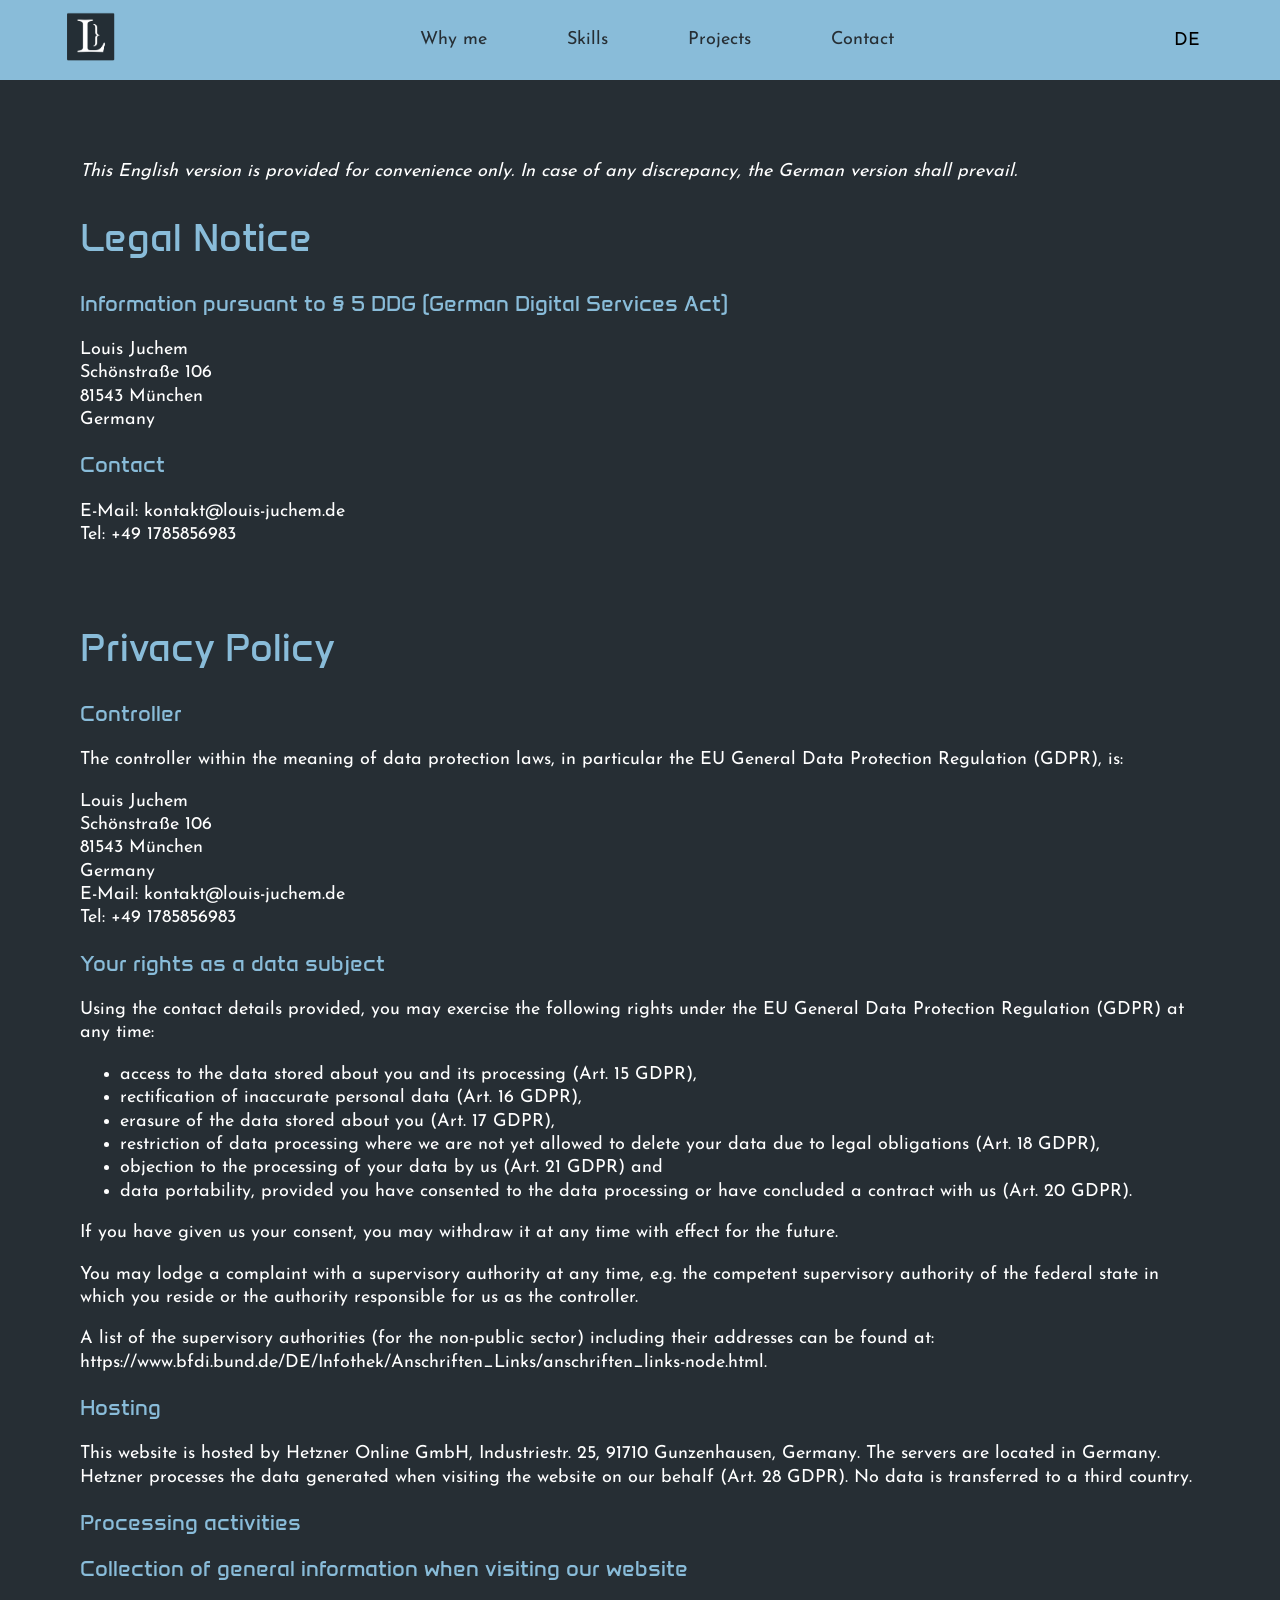
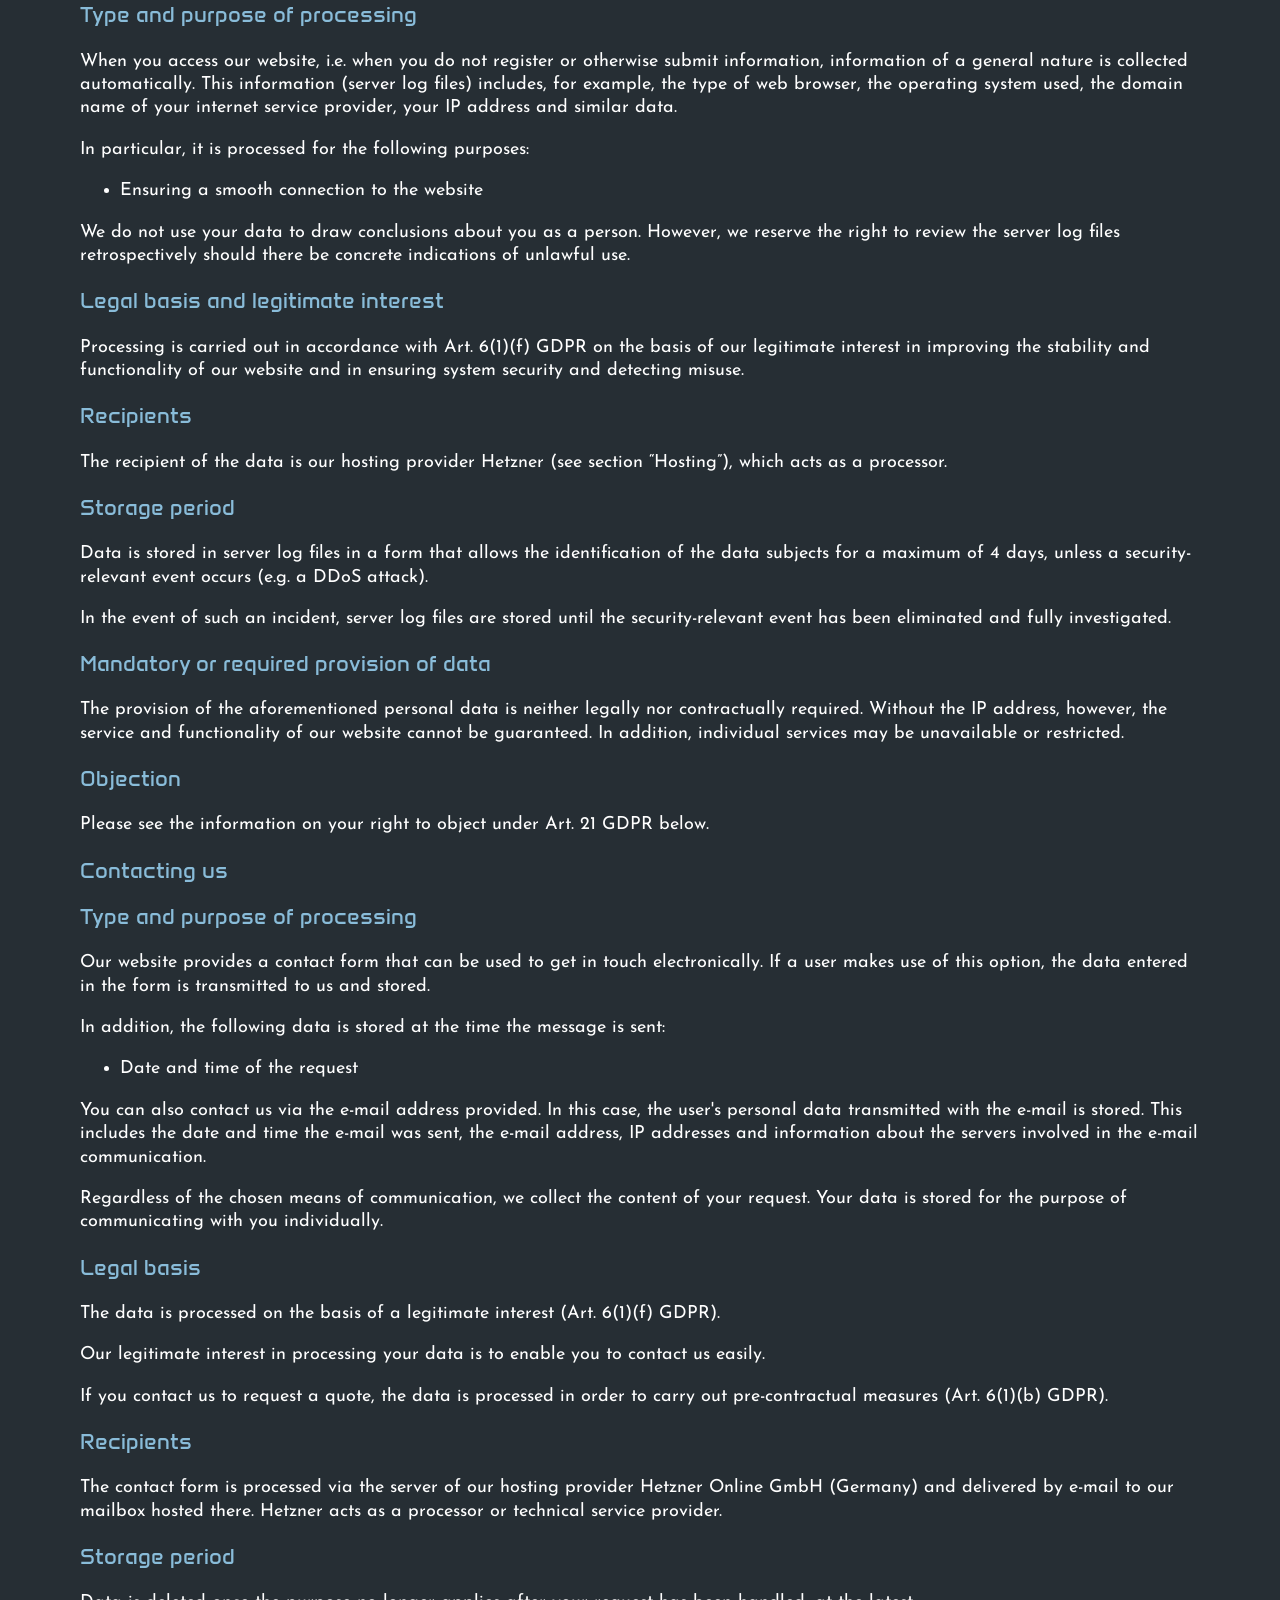
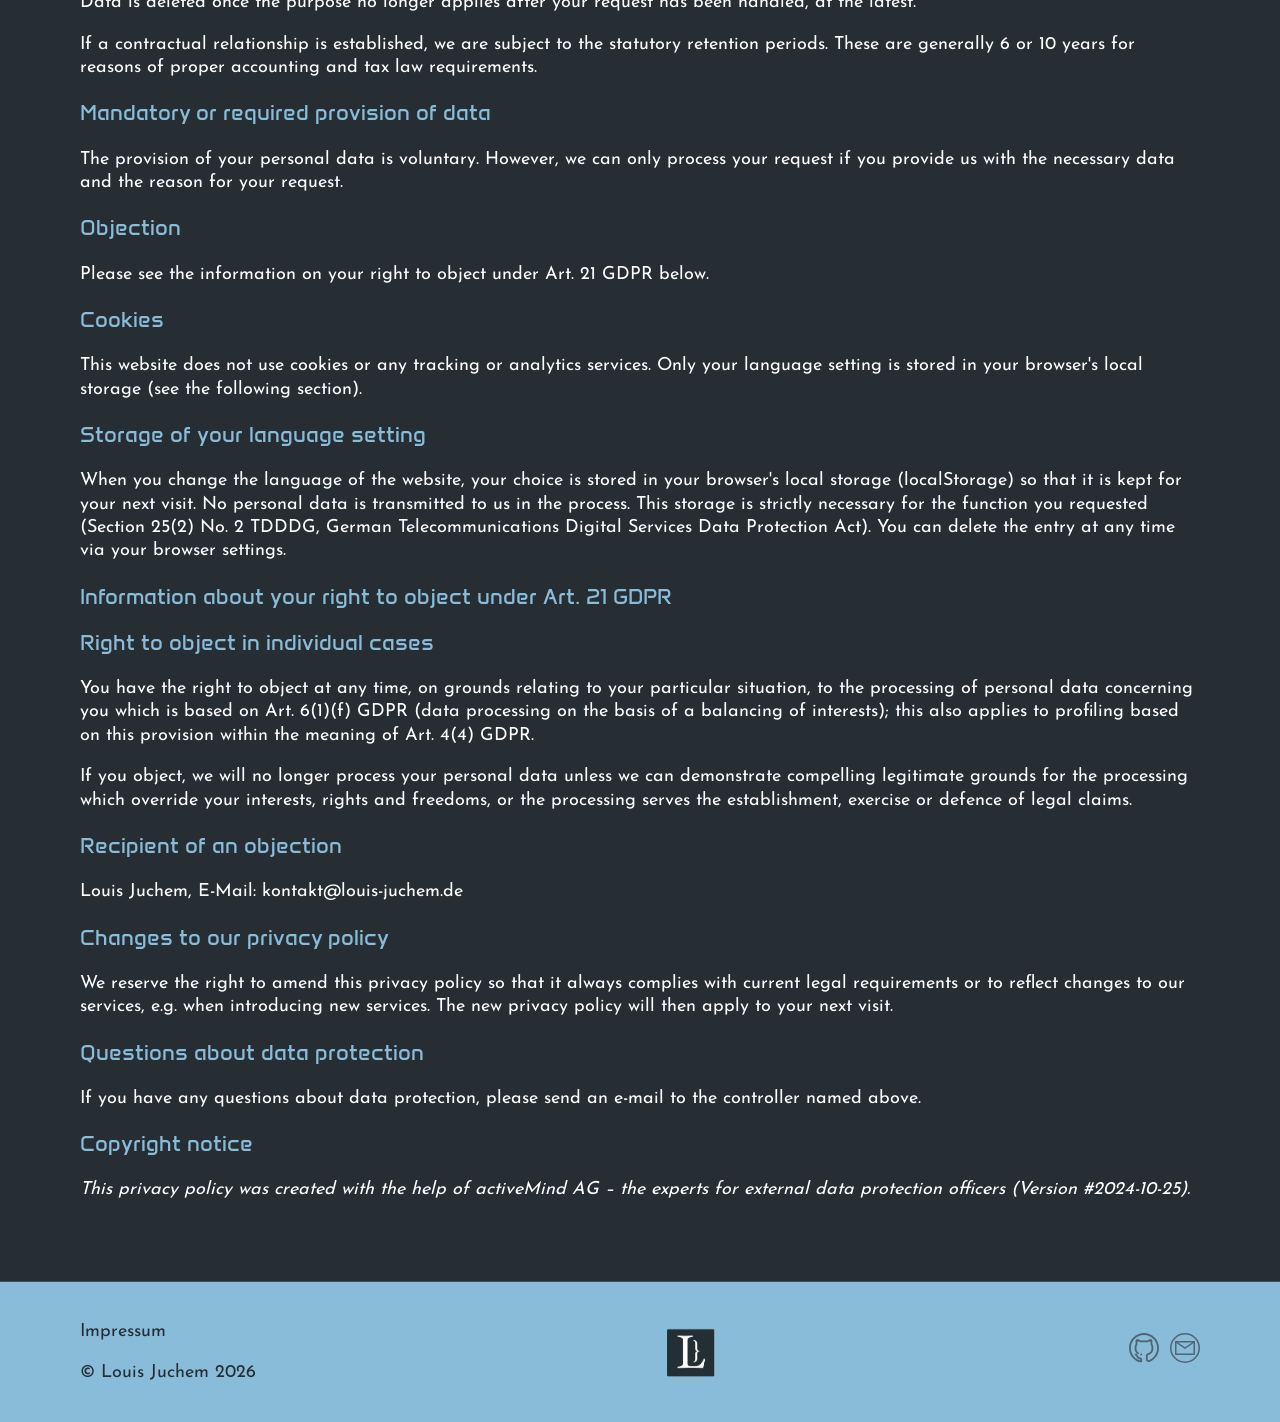
==== commit a2a5d300: "structure, animation and images changes and fixes" ====
--- a/pages/legal.html
+++ b/pages/legal.html
@@ -6,9 +6,9 @@
     <title>Impressum &amp; Datenschutz – Louis Juchem</title>
     <link rel="icon" type="image/x-icon" href="../assets/img/lj_light.PNG" />
     <link rel="stylesheet" href="../css/variables.css" />
-    <link rel="stylesheet" href="../css/layout.css" />
+    <link rel="stylesheet" href="../style.css" />
     <link rel="stylesheet" href="../css/components.css" />
-    <script type="module" src="../js/main.js"></script>
+    <script type="module" src="../script.js"></script>
   </head>
   <body>
     <main>
@@ -18,8 +18,7 @@
             <img
               src="../assets/img/lj_dark.PNG"
               class="logo"
-              alt="Louis Juchem Logo"
-            />
+              alt="Louis Juchem Logo" />
             <img
               src="../assets/img/lj_light.PNG"
               class="logo_mobile"
@@ -38,9 +37,7 @@
               >
             </li>
             <li>
-              <a href="../index.html#contact" data-i18n="navContact"
-                >Contact</a
-              >
+              <a href="../index.html#contact" data-i18n="navContact">Contact</a>
             </li>
           </ul>
           <button
@@ -223,9 +220,9 @@
             </h3>
             <p data-i18n="legalVisitStorage">
               Daten werden in Server-Log-Dateien in einer Form, die die
-              Identifizierung der betroffenen Personen ermöglicht, maximal für
-              4 Tage gespeichert; es sei denn, dass ein
-              sicherheitsrelevantes Ereignis auftritt (z.B. ein DDoS-Angriff).
+              Identifizierung der betroffenen Personen ermöglicht, maximal für 4
+              Tage gespeichert; es sei denn, dass ein sicherheitsrelevantes
+              Ereignis auftritt (z.B. ein DDoS-Angriff).
             </p>
             <p data-i18n="legalVisitStorageIncident">
               Im Falle eines solchen Ereignisses werden Server-Log-Dateien bis
@@ -437,7 +434,7 @@
     </main>
     <footer>
       <div>
-        <a href="legal.html"> <p data-i18n="footerLegal">Legal notice</p></a>
+        <a href="./pages/legal.html"> <p>Impressum</p></a>
         <p>© Louis Juchem 2026</p>
       </div>
       <img
@@ -449,13 +446,13 @@
         <a href="https://github.com/Louisjuc" target="_blank">
           <img
             src="../assets/img/github_footer.svg"
-            class="icon"
+            class="footer-icon"
             alt="Github Logo"
         /></a>
         <a href="mailto:kontakt@louis-juchem.de" target="_blank">
           <img
             src="../assets/img/email_footer.svg"
-            class="icon"
+            class="footer-icon"
             alt="Email Logo"
         /></a>
       </div>
--- a/style.css
+++ b/style.css
@@ -0,0 +1,514 @@
+:root {
+  interpolate-size: allow-keywords;
+}
+
+html {
+  scroll-behavior: smooth;
+  scroll-padding-top: 40px;
+}
+
+html,
+body {
+  overflow-x: clip;
+}
+
+.m-0 {
+  margin: 0;
+}
+
+body {
+  margin: 0;
+  background-color: var(--primary-color);
+  color: #fff;
+  font-family: "Josefin Sans", sans-serif;
+  line-height: 1.3em;
+  font-size: 18px;
+}
+
+button {
+  width: fit-content;
+}
+
+h1,
+h2,
+h3 {
+  font-family: "Anta", sans-serif;
+  line-height: 1.1em;
+}
+
+.m-0 {
+  margin: 0;
+}
+
+.burger-menu {
+  display: none;
+}
+
+button,
+input,
+textarea,
+select {
+  font-family: inherit;
+}
+
+.screenshot {
+  margin: 20px 0;
+}
+
+a {
+  text-decoration: none;
+  color: #fff;
+}
+
+a:hover {
+  cursor: pointer;
+  color: var(--secondary-color);
+}
+
+main,
+footer {
+  max-width: var(--content-width);
+  margin-inline: auto;
+}
+
+.navigation,
+.tabcontent,
+footer {
+  box-shadow: 0 0 0 100vmax var(--bleed-color);
+  clip-path: inset(0 -100vmax);
+}
+
+.navigation,
+footer {
+  --bleed-color: var(--secondary-color);
+}
+
+.tabcontent {
+  --bleed-color: var(--light-color);
+}
+
+.flex {
+  display: flex;
+  flex-direction: column;
+  justify-content: center;
+  align-items: center;
+}
+
+.flex-row {
+  display: flex;
+  flex-direction: row;
+  justify-content: center;
+  align-items: center;
+  gap: 20px;
+}
+
+.hero {
+  display: grid;
+  grid-auto-flow: column;
+  align-content: end;
+  align-items: center;
+  justify-content: center;
+  text-align: center;
+  height: calc(100svh - var(--nav-height));
+  margin: 0;
+  overflow: hidden;
+}
+
+.hero-image {
+  max-width: 500px;
+  padding: 0 40px;
+  background-image: url("./assets/img/shape.svg");
+  background-position: top center;
+  background-repeat: no-repeat;
+  background-size: 500px;
+  transition: background-image 0.4s ease-in-out;
+}
+
+.hero-image:hover {
+  background-image: url("./assets/img/shape_hover.svg");
+}
+
+.hero-image_mobile {
+  display: none;
+}
+
+.hero_text {
+  display: flex;
+  flex-direction: column;
+  justify-content: center;
+  align-items: center;
+  gap: 20px;
+}
+
+.logo {
+  width: 60px;
+}
+
+.logo_mobile {
+  display: none;
+}
+
+section {
+  margin: 80px;
+  scroll-margin-top: var(--nav-height);
+}
+
+h1 {
+  font-size: clamp(2.5rem, 1.5rem + 5vw, 5.5rem);
+  margin: 0px;
+}
+
+h2 {
+  color: var(--secondary-color);
+  text-align: center;
+  font-weight: 400;
+  font-size: clamp(1.75rem, 1.25rem + 1.5vw, 2.5rem);
+}
+
+h3 {
+  font-size: clamp(1.125rem, 1rem + 0.5vw, 1.375rem);
+}
+
+.subtitle {
+  font-size: 24px;
+  text-transform: uppercase;
+}
+
+.navigation {
+  background-color: var(--secondary-color);
+  width: 100%;
+  color: var(--primary-color);
+  display: flex;
+  align-items: center;
+  position: sticky;
+  top: 0;
+  z-index: 10;
+  box-sizing: border-box;
+  height: var(--nav-height);
+  padding: 0px 60px;
+  justify-content: space-between;
+}
+
+.navigation ul {
+  list-style: none;
+  display: flex;
+  gap: 80px;
+}
+
+.navigation ul li a {
+  color: var(--primary-color);
+  text-decoration: none;
+}
+
+.navigation ul li a:hover {
+  color: #fff;
+  text-decoration: none;
+}
+
+.section-wrapper {
+  display: flex;
+  justify-content: center;
+  align-items: center;
+  gap: 40px;
+  padding: 40px;
+}
+
+.why-text {
+  width: 60%;
+}
+
+.info-slider {
+  display: grid;
+  --slot: 8s;
+  width: var(--slider-w, 350px);
+  max-width: 100%;
+  flex-shrink: 0;
+}
+
+.info {
+  max-width: 100%;
+  grid-area: 1 / 1;
+  position: relative;
+  overflow: hidden;
+  box-sizing: border-box;
+  padding-right: 2px;
+  line-height: 1.1;
+  white-space: nowrap;
+  margin: 0;
+  --spacing: 0.15em;
+  letter-spacing: var(--spacing);
+  animation: info-cycle calc(var(--slot) * 2) infinite backwards;
+  animation-delay: calc(var(--i) * var(--slot));
+}
+
+.info::after {
+  content: "";
+  position: absolute;
+  right: 0;
+  top: 50%;
+  transform: translateY(-50%);
+  width: 2px;
+  height: 1.2em;
+  background: #fff;
+  animation: blink-caret 0.75s step-end infinite;
+}
+
+@keyframes info-cycle {
+  0% {
+    width: 0;
+    opacity: 0;
+    animation-timing-function: ease-out;
+  }
+  3% {
+    width: 0;
+    opacity: 1;
+    animation-timing-function: linear;
+  }
+  25%,
+  100% {
+    width: calc(var(--w) - var(--spacing));
+  }
+  46% {
+    opacity: 1;
+    transform: translateY(0);
+    animation-timing-function: ease-in;
+  }
+  50% {
+    transform: translateY(-60%);
+  }
+  50%,
+  100% {
+    opacity: 0;
+  }
+  50.1%,
+  100% {
+    transform: translateY(0);
+  }
+}
+
+@keyframes blink-caret {
+  from,
+  to {
+    opacity: 0;
+  }
+  50% {
+    opacity: 1;
+  }
+}
+
+.info-color {
+  color: var(--secondary-color);
+}
+
+.policy {
+  display: flex;
+  align-items: center;
+  gap: 10px;
+}
+
+.learning {
+  background-image: url("./assets/img/learning.svg");
+  text-align: center;
+  background-repeat: no-repeat;
+  background-position: top center;
+  width: fit-content;
+  height: 500px;
+  padding: 80px 200px;
+  background-size: 500px;
+}
+
+.contact-flex {
+  display: flex;
+  gap: 32px;
+}
+
+.contact-flex > * {
+  flex: 1;
+  min-width: 0;
+}
+
+.text-icon-flex {
+  display: flex;
+  align-items: center;
+  gap: 15px;
+}
+
+.text-icon-flex + .text-icon-flex {
+  margin-top: 16px;
+}
+
+.text-icon-flex:hover,
+.text-icon-flex:hover a {
+  color: var(--secondary-color);
+}
+
+.text-icon-flex:hover svg path {
+  stroke: var(--secondary-color);
+}
+
+#skills .section-wrapper {
+  align-items: flex-start;
+}
+
+footer {
+  background-color: var(--secondary-color);
+  padding: 20px 80px;
+  display: flex;
+  justify-content: space-between;
+  align-items: center;
+  color: var(--primary-color);
+}
+
+footer a {
+  color: var(--primary-color);
+}
+footer a:hover {
+  color: #fff;
+}
+
+@media (max-width: 1200px) {
+  .learning {
+    padding: 80px 100px;
+  }
+}
+
+@media (max-width: 900px) {
+  main {
+    display: flex;
+    flex-direction: column;
+    gap: 40px;
+    padding-bottom: 40px;
+  }
+
+  .navigation {
+    order: -1;
+  }
+
+  section {
+    margin: 0 40px;
+  }
+
+  .section-wrapper {
+    flex-direction: column-reverse;
+    padding: 0;
+  }
+
+  .why-text {
+    width: inherit;
+  }
+
+  .logo {
+    display: none;
+  }
+
+  .logo_mobile {
+    display: block;
+    width: 60px;
+  }
+
+  .hero {
+    display: flex;
+    align-items: center;
+    justify-content: center;
+    text-align: center;
+    height: inherit;
+    margin: 0;
+    overflow: hidden;
+    flex-direction: column;
+    gap: 40px;
+  }
+
+  .learning {
+    background-image: none;
+    text-align: center;
+    background-repeat: no-repeat;
+    background-position: top center;
+    width: inherit;
+    height: auto;
+    padding: 0px;
+    background-size: 500px;
+  }
+
+  #skills .section-wrapper {
+    flex-direction: column;
+    padding: 0;
+    align-items: center;
+  }
+
+  .tabcontent.active {
+    gap: 40px;
+    flex-direction: column;
+  }
+
+  .flex-row,
+  .policy,
+  .contact-flex {
+    flex-direction: column;
+    display: inherit;
+  }
+
+  .contact-flex > * + * {
+    margin-top: 24px;
+  }
+
+  .text-icon-flex a {
+    overflow-wrap: anywhere;
+  }
+
+  .navigation {
+    box-shadow: none;
+    clip-path: none;
+  }
+
+  .navigation {
+    flex-direction: row;
+    background: var(--primary-color);
+    height: auto;
+    padding: 16px 20px;
+    gap: 16px;
+  }
+
+  .navigation ul {
+    flex-direction: column;
+    align-items: center;
+    gap: 12px;
+    padding: 0;
+  }
+
+  footer {
+    flex-direction: column;
+    gap: 16px;
+    padding: 20px;
+    text-align: center;
+  }
+
+  .hero-image {
+    display: none;
+  }
+  .hero-image_mobile {
+    display: block;
+    width: 350px;
+    max-width: 100%;
+  }
+
+  .burger-menu {
+    display: flex;
+    flex-direction: column;
+    gap: 6px;
+    cursor: pointer;
+  }
+
+  .burger-menu span {
+    width: 30px;
+    height: 3px;
+    display: block;
+    background-color: #fff;
+    border-radius: 2px;
+  }
+}
+
+@media (max-width: 500px) {
+  section {
+    margin: 0 16px;
+  }
+}
--- a/css/components.css
+++ b/css/components.css
@@ -1,3 +1,7 @@
+button {
+  font-size: 18px;
+}
+
 .btn-down {
   background: none;
   border: 2px solid var(--secondary-color);
@@ -22,6 +26,7 @@
   color: #fff;
   background-image: url("../assets/img/lang_hover.svg");
   background-repeat: no-repeat;
+  cursor: pointer;
 }
 
 .icon {
@@ -66,12 +71,22 @@
   padding: 10px 20px;
   border-radius: 40px;
   color: var(--primary-color);
-  margin-right: 20px;
+}
+
+.button-group {
+  display: flex;
+  justify-content: center;
+  gap: 20px;
+}
+
+.button-group button {
+  white-space: nowrap;
 }
 
 .btn-live:hover {
   background-color: var(--primary-color);
   color: var(--secondary-color);
+  cursor: pointer;
 }
 
 .icon-grid {
@@ -95,7 +110,6 @@
 
 .icon-item:hover {
   transform: scale(1.2);
-  cursor: pointer;
 }
 
 .icon-item img {
@@ -139,6 +153,17 @@
   gap: 80px;
 }
 
+.tabcontent > :first-child {
+  flex: 1;
+  min-width: 0;
+}
+
+.tabcontent > .flex {
+  flex-shrink: 0;
+  width: 340px;
+  max-width: 100%;
+}
+
 .tabcontent ul li {
   list-style-image: none;
   list-style-type: none;
@@ -165,6 +190,7 @@
 
 .screenshot {
   width: 300px;
+  max-width: 100%;
   border-radius: 20px;
 }
 
@@ -264,7 +290,8 @@
 }
 
 .form__mail .is-invalid {
-  border: 2px solid var(--error-color);
+  border-color: var(--error-color);
+  box-shadow: 0 0 0 1px var(--error-color);
 }
 
 .form__mail .btn-accept.is-invalid {
@@ -288,10 +315,19 @@
   overflow: hidden;
 }
 
+.form__mail > label,
+.form__mail .policy {
+  position: relative;
+  padding-bottom: 26px;
+}
+
 .form__error {
-  flex-basis: 100%;
+  position: absolute;
+  left: 0;
+  bottom: 0;
   color: var(--error-color);
   font-size: 14px;
+  line-height: 18px;
 }
 
 .legal__title {
@@ -309,6 +345,11 @@
 
 .legal__note:empty {
   display: none;
+}
+
+#impressum a,
+#datenschutz a {
+  overflow-wrap: anywhere;
 }
 
 @media (max-width: 1200px) {
@@ -318,11 +359,9 @@
   .icon-grid {
     grid-template-columns: repeat(3, 1fr);
   }
-}
-
-@media (max-width: 500px) {
-  .icon-grid {
-    grid-template-columns: repeat(2, 1fr);
+
+  .tabcontent > .flex {
+    width: inherit;
   }
 
   .form__mail {
@@ -391,7 +430,17 @@
   }
 }
 
-@media (hover: hover) and (pointer: fine) {
+@media (max-width: 500px) {
+  .icon-grid {
+    grid-template-columns: repeat(2, 1fr);
+  }
+
+  .form__mail .policy {
+    padding-bottom: 44px;
+  }
+}
+
+@media (hover: none) and (pointer: coarse) {
   .icon-item:hover {
     transform: none;
   }
